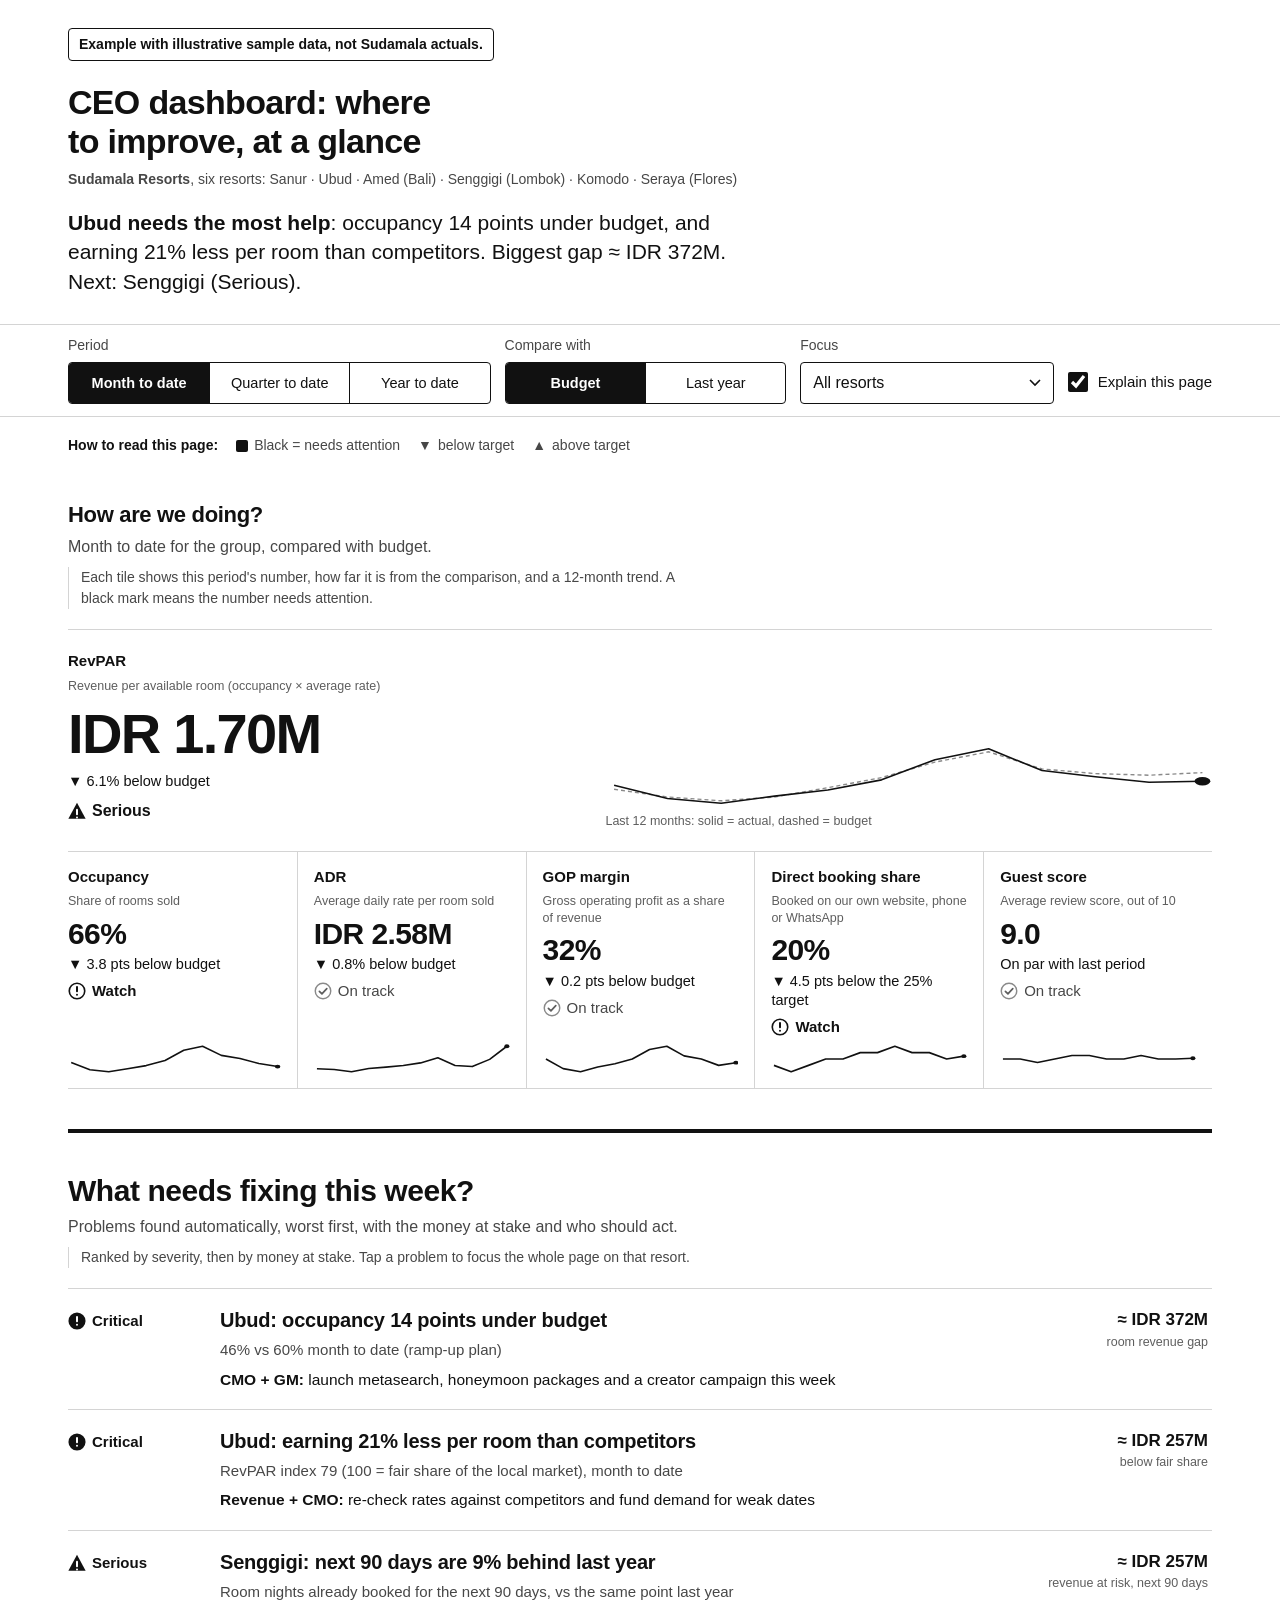
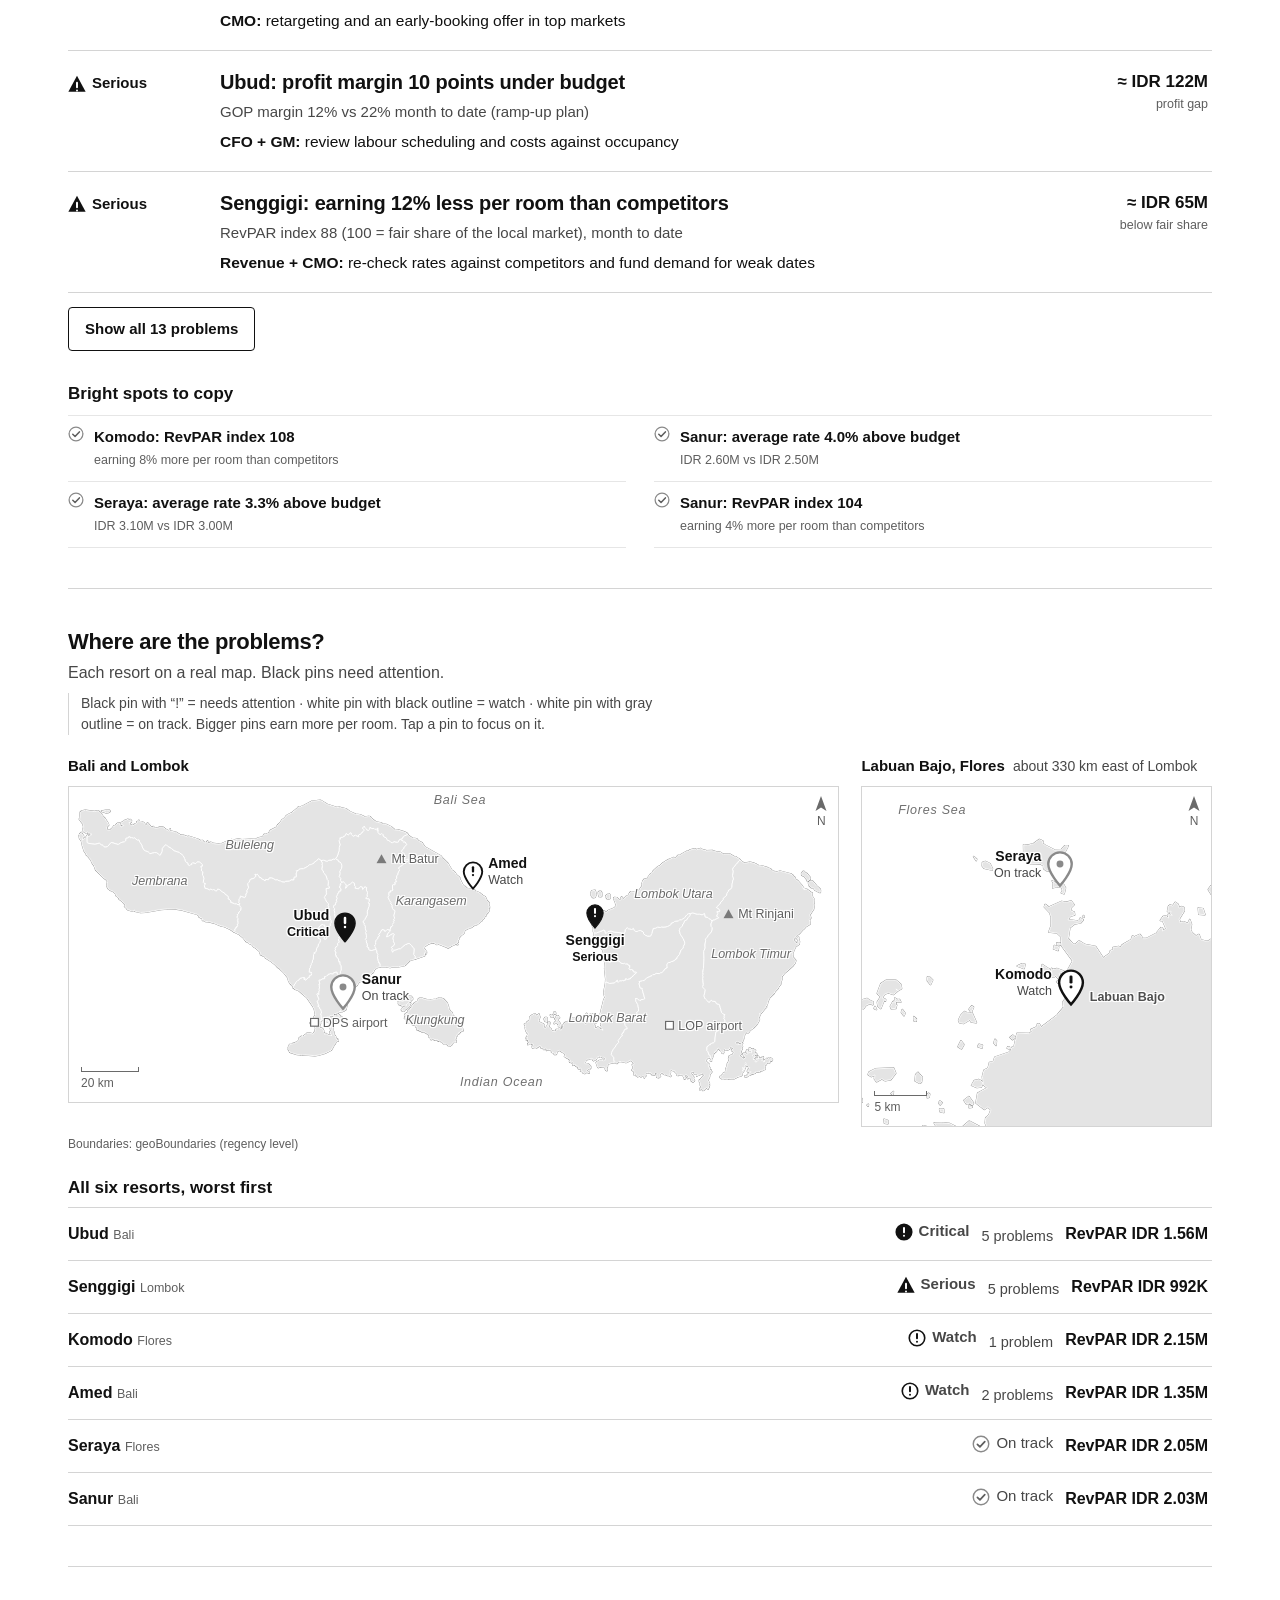
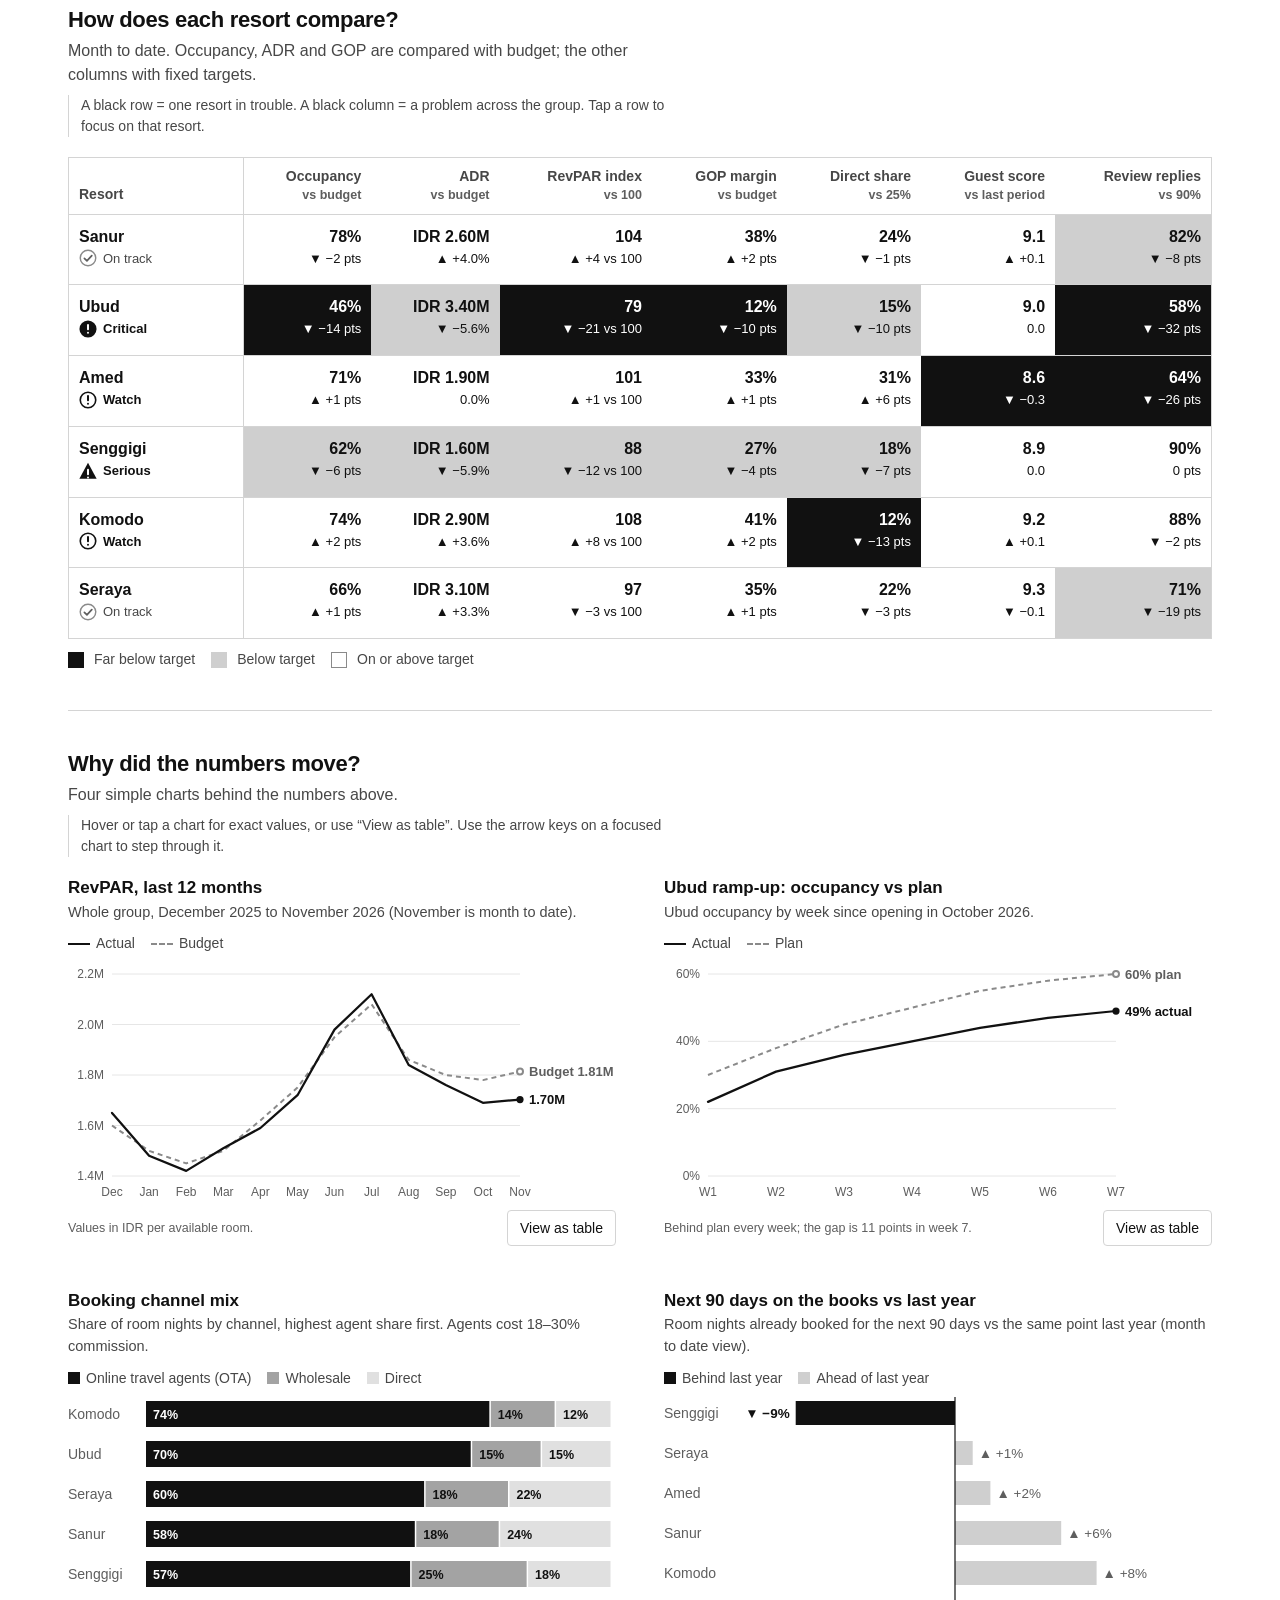
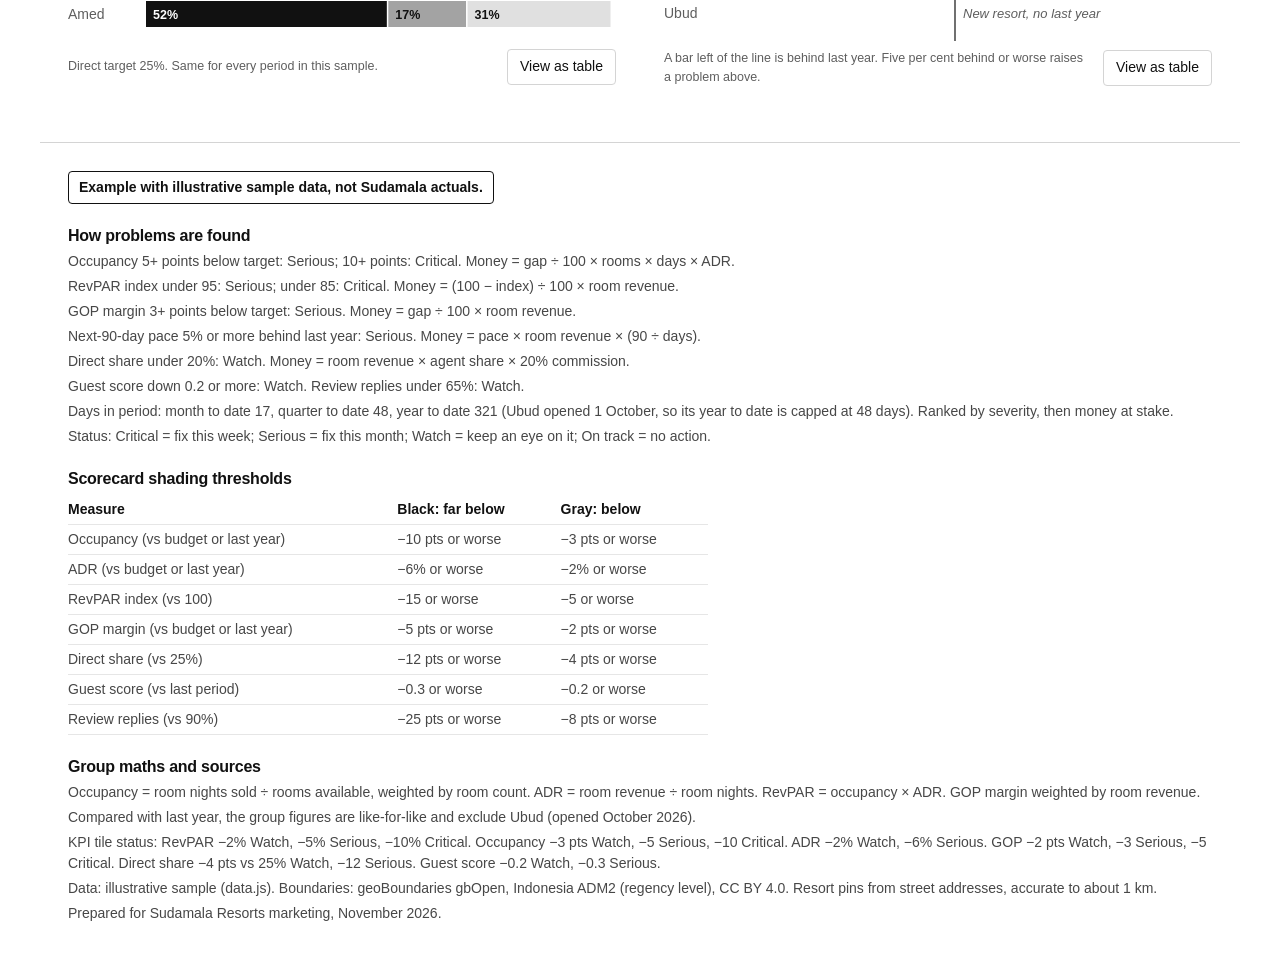
==== index.html @ 4dcee34b "Sudamala CEO dashboard with illustrative sample data Static black-and-white dashboard: KPI tiles, ra" ====
<!doctype html>
<html lang="en">
<head>
<meta charset="utf-8">
<meta name="viewport" content="width=device-width, initial-scale=1">
<title>CEO dashboard: where to improve, at a glance · Sudamala Resorts (sample data)</title>
<meta name="description" content="Example CEO dashboard for Sudamala Resorts with illustrative sample data, not Sudamala actuals.">
<meta name="theme-color" content="#ffffff">
<meta name="robots" content="noindex, nofollow">
<link rel="icon" href="data:image/svg+xml,%3Csvg xmlns='http://www.w3.org/2000/svg' viewBox='0 0 16 16'%3E%3Ccircle cx='8' cy='8' r='7' fill='%23111'/%3E%3Crect x='7' y='3.5' width='2' height='6' fill='%23fff'/%3E%3Crect x='7' y='10.8' width='2' height='2' fill='%23fff'/%3E%3C/svg%3E">
<link rel="stylesheet" href="styles.css">
<script type="module" src="app.js"></script>
</head>
<body class="explain-on">
<a class="skip" href="#issues">Skip to what needs fixing</a>

<header class="masthead wrap">
  <p class="sample-label" role="note"><strong>Example with illustrative sample data, not Sudamala actuals.</strong></p>
  <h1>CEO dashboard: where to improve, at a glance</h1>
  <p class="resorts-line"><strong>Sudamala Resorts</strong>, six resorts: Sanur · Ubud · Amed (Bali) · Senggigi (Lombok) · Komodo · Seraya (Flores)</p>
  <p class="verdict" id="verdict" aria-live="polite"></p>
</header>

<div class="filterbar" id="filterbar">
  <form class="wrap filters" id="filters" aria-label="Filters">
    <fieldset class="seg">
      <legend>Period</legend>
      <div class="seg-options">
        <label><input type="radio" name="period" value="mtd" checked><span>Month to date</span></label>
        <label><input type="radio" name="period" value="qtd"><span>Quarter to date</span></label>
        <label><input type="radio" name="period" value="ytd"><span>Year to date</span></label>
      </div>
    </fieldset>
    <fieldset class="seg">
      <legend>Compare with</legend>
      <div class="seg-options">
        <label><input type="radio" name="cmp" value="budget" checked><span>Budget</span></label>
        <label><input type="radio" name="cmp" value="ly"><span>Last year</span></label>
      </div>
    </fieldset>
    <div class="field">
      <label for="focus">Focus</label>
      <select id="focus" name="focus">
        <option value="all">All resorts</option>
      </select>
    </div>
    <div class="field field-toggle">
      <label class="toggle"><input type="checkbox" id="explain" checked><span>Explain this page</span></label>
    </div>
  </form>
</div>

<main class="wrap" id="main">
  <p class="key" aria-label="How to read this page">
    <span class="key-title">How to read this page:</span>
    <span class="key-item"><span class="swatch" aria-hidden="true"></span> Black = needs attention</span>
    <span class="key-item"><span aria-hidden="true">▼</span> below target</span>
    <span class="key-item"><span aria-hidden="true">▲</span> above target</span>
  </p>

  <div class="focus-banner" id="focus-banner" hidden>
    <p><span id="focus-text"></span></p>
    <button type="button" class="btn" id="clear-focus">Back to all resorts</button>
  </div>

  <section class="section" id="kpis" aria-labelledby="kpis-h">
    <div class="section-head">
      <h2 id="kpis-h">How are we doing?</h2>
      <p class="answers" id="kpis-sub"></p>
      <p class="explain">Each tile shows this period's number, how far it is from the comparison, and a 12-month trend. A black mark means the number needs attention.</p>
    </div>
    <div class="tiles" id="tiles"></div>
  </section>

  <section class="section section-issues" id="issues" aria-labelledby="issues-h" tabindex="-1">
    <div class="section-head">
      <h2 id="issues-h">What needs fixing this week?</h2>
      <p class="answers">Problems found automatically, worst first, with the money at stake and who should act.</p>
      <p class="explain">Ranked by severity, then by money at stake. Tap a problem to focus the whole page on that resort.</p>
    </div>
    <ol class="issues" id="issue-list"></ol>
    <div class="issues-more">
      <button type="button" class="btn" id="show-all" aria-expanded="false"></button>
    </div>
    <h3 class="bright-h">Bright spots to copy</h3>
    <ul class="bright" id="bright-list"></ul>
  </section>

  <section class="section" id="map" aria-labelledby="map-h">
    <div class="section-head">
      <h2 id="map-h">Where are the problems?</h2>
      <p class="answers">Each resort on a real map. Black pins need attention.</p>
      <p class="explain">Black pin with “!” = needs attention · white pin with black outline = watch · white pin with gray outline = on track. Bigger pins earn more per room. Tap a pin to focus on it.</p>
    </div>
    <div class="maps">
      <figure class="map-panel map-main" id="map-main">
        <figcaption class="map-cap"><strong>Bali and Lombok</strong></figcaption>
      </figure>
      <figure class="map-panel map-close" id="map-close">
        <figcaption class="map-cap"><strong>Labuan Bajo, Flores</strong> <span>about 330 km east of Lombok</span></figcaption>
      </figure>
    </div>
    <p class="credit">Boundaries: geoBoundaries (regency level)</p>
    <h3 class="sub-h">All six resorts, worst first</h3>
    <ol class="resort-list" id="resort-list"></ol>
  </section>

  <section class="section" id="scorecard" aria-labelledby="score-h">
    <div class="section-head">
      <h2 id="score-h">How does each resort compare?</h2>
      <p class="answers" id="score-sub"></p>
      <p class="explain">A black row = one resort in trouble. A black column = a problem across the group. Tap a row to focus on that resort.</p>
    </div>
    <div class="table-scroll" id="score-wrap" tabindex="0" role="region" aria-label="Scorecard, scrolls sideways"></div>
    <p class="table-key">
      <span class="cell-key cell-key-far" aria-hidden="true"></span> Far below target
      <span class="cell-key cell-key-below" aria-hidden="true"></span> Below target
      <span class="cell-key cell-key-ok" aria-hidden="true"></span> On or above target
    </p>
  </section>

  <section class="section" id="charts" aria-labelledby="charts-h">
    <div class="section-head">
      <h2 id="charts-h">Why did the numbers move?</h2>
      <p class="answers">Four simple charts behind the numbers above.</p>
      <p class="explain">Hover or tap a chart for exact values, or use “View as table”. Use the arrow keys on a focused chart to step through it.</p>
    </div>
    <div class="charts" id="chart-grid"></div>
  </section>
</main>

<footer class="wrap footer" id="footer"></footer>

<div class="tooltip" id="tooltip" role="status" hidden></div>
<noscript><p class="wrap">This dashboard needs JavaScript to draw its numbers and charts.</p></noscript>
</body>
</html>
---- styles.css ----
/* Sudamala CEO dashboard. One rule: black = needs attention; white or light gray = fine. */
:root {
  --ink: #111111;          /* text + "needs attention" */
  --ink-2: #474747;        /* secondary text, 9.4:1 on white */
  --ink-3: #5e5e5e;        /* tertiary text, 6.4:1 on white */
  --mid: #8a8a8a;          /* non-text marks (3.4:1) */
  --cell-below: #cfcfcf;   /* "below target" cell */
  --line: #d4d4d4;
  --hair: #e6e6e6;
  --fill: #f3f3f3;         /* "fine" light gray */
  --land: #e4e4e4;
  --sea: #ffffff;
  --paper: #ffffff;
  --radius: 4px;
  --wrap: 1200px;
  --gut: 20px;
  --font: -apple-system, BlinkMacSystemFont, "Segoe UI Variable Text", "Segoe UI", "Helvetica Neue", Roboto, Arial, sans-serif;
  --fs-body: 16px;
  --fs-small: 14px;
  --fs-tiny: 12.5px;
  color-scheme: light;
}

*, *::before, *::after { box-sizing: border-box; }
html { -webkit-text-size-adjust: 100%; scroll-padding-top: 96px; }
body {
  margin: 0; background: var(--paper); color: var(--ink);
  font: 400 var(--fs-body)/1.5 var(--font);
  font-variant-numeric: tabular-nums;
  -webkit-font-smoothing: antialiased;
}
::selection { background: var(--ink); color: #fff; }
h1, h2, h3, p, ol, ul, figure { margin: 0; }
ol, ul { padding: 0; list-style: none; }
button, select, input { font: inherit; color: inherit; }
a { color: var(--ink); text-underline-offset: 3px; }
:focus-visible { outline: 3px solid var(--ink); outline-offset: 2px; border-radius: 2px; }
[hidden] { display: none !important; }

.wrap { max-width: var(--wrap); margin: 0 auto; padding: 0 var(--gut); }
.skip { position: absolute; left: -9999px; top: 8px; background: #fff; padding: 8px 12px; border: 2px solid var(--ink); z-index: 20; }
.skip:focus { left: 8px; }
.sr { position: absolute; width: 1px; height: 1px; overflow: hidden; clip: rect(0 0 0 0); white-space: nowrap; }

/* ---------- Header ---------- */
.masthead { padding-top: 20px; padding-bottom: 28px; }
.sample-label {
  display: inline-block; font-size: var(--fs-small); line-height: 1.35;
  border: 1.5px solid var(--ink); padding: 6px 10px; border-radius: var(--radius); margin-bottom: 22px;
}
h1 { font-size: 28px; line-height: 1.15; font-weight: 700; letter-spacing: -0.02em; max-width: 30ch; text-wrap: balance; }
.resorts-line { color: var(--ink-2); margin-top: 8px; font-size: var(--fs-small); }
.verdict { margin-top: 18px; font-size: 19px; line-height: 1.4; max-width: 60ch; text-wrap: pretty; }
.verdict strong { font-weight: 700; }

/* ---------- Filter bar ---------- */
.filterbar { border-top: 1px solid var(--line); border-bottom: 1px solid var(--line); background: rgba(255,255,255,.97); }
.filters { display: grid; gap: 14px; padding-top: 14px; padding-bottom: 14px; }
fieldset { border: 0; margin: 0; padding: 0; min-width: 0; }
legend, .field > label { display: block; font-size: var(--fs-small); color: var(--ink-2); margin-bottom: 6px; padding: 0; }
.seg-options { display: flex; border: 1px solid var(--ink); border-radius: var(--radius); overflow: hidden; }
.seg-options label { flex: 1 1 0; position: relative; }
.seg-options input { position: absolute; opacity: 0; inset: 0; margin: 0; cursor: pointer; }
.seg-options span {
  display: flex; align-items: center; justify-content: center; text-align: center;
  min-height: 44px; padding: 6px 10px; font-size: 15px; line-height: 1.2; cursor: pointer;
  border-left: 1px solid var(--ink); transition: background-color .15s ease-out, color .15s ease-out;
}
.seg-options label:first-child span { border-left: 0; }
.seg-options input:checked + span { background: var(--ink); color: #fff; font-weight: 600; }
.seg-options input:not(:checked):hover + span { background: var(--fill); }
.seg-options input:focus-visible + span { outline: 3px solid var(--ink); outline-offset: -6px; box-shadow: inset 0 0 0 4px #fff; }
select {
  width: 100%; min-height: 44px; padding: 8px 36px 8px 12px; border: 1px solid var(--ink); border-radius: var(--radius); background: #fff;
  appearance: none; -webkit-appearance: none; cursor: pointer;
  background-image: url("data:image/svg+xml,%3Csvg xmlns='http://www.w3.org/2000/svg' width='12' height='8'%3E%3Cpath d='M1 1l5 5 5-5' fill='none' stroke='%23111' stroke-width='1.6'/%3E%3C/svg%3E");
  background-repeat: no-repeat; background-position: right 12px center;
}
.field-toggle { display: flex; align-items: flex-end; }
.field > label.toggle, .toggle { display: inline-flex; margin: 0; color: var(--ink); align-items: center; gap: 10px; min-height: 44px; cursor: pointer; font-size: 15px; }
.toggle input { width: 20px; height: 20px; margin: 0; accent-color: var(--ink); cursor: pointer; }

/* ---------- Key, banner ---------- */
.key { display: flex; flex-wrap: wrap; gap: 4px 18px; padding: 18px 0 6px; font-size: var(--fs-small); color: var(--ink-2); }
.key-title { color: var(--ink); font-weight: 600; }
.key-item { white-space: nowrap; display: inline-flex; align-items: center; gap: 6px; }
.swatch { display: inline-block; width: 12px; height: 12px; background: var(--ink); border-radius: 2px; }
.focus-banner {
  display: flex; flex-wrap: wrap; align-items: center; justify-content: space-between; gap: 10px 16px;
  margin-top: 14px; padding: 12px 14px; border: 1.5px solid var(--ink); border-radius: var(--radius);
}
.focus-banner p { font-weight: 600; }

.btn {
  display: inline-flex; align-items: center; justify-content: center; gap: 8px; min-height: 44px; padding: 8px 16px;
  border: 1px solid var(--ink); border-radius: var(--radius); background: #fff; cursor: pointer; font-size: 15px; font-weight: 600;
  transition: background-color .15s ease-out;
}
.btn:hover { background: var(--fill); }
.btn-quiet { border-color: var(--line); font-weight: 500; min-height: 36px; padding: 4px 12px; font-size: 14px; }

/* ---------- Sections ---------- */
.section { padding: 40px 0 8px; }
.section + .section { border-top: 1px solid var(--line); margin-top: 32px; }
.section-head { margin-bottom: 20px; max-width: 70ch; }
h2 { font-size: 22px; line-height: 1.2; font-weight: 700; letter-spacing: -0.015em; }
h3 { font-size: 17px; line-height: 1.3; font-weight: 700; }
.answers { margin-top: 6px; color: var(--ink-2); }
.explain { display: none; margin-top: 8px; font-size: var(--fs-small); color: var(--ink-2); padding-left: 12px; border-left: 1px solid var(--line); }
.explain-on .explain { display: block; }
.helper { font-size: var(--fs-tiny); color: var(--ink-3); line-height: 1.35; }

/* ---------- Status marks ---------- */
.status { display: inline-flex; align-items: center; gap: 6px; font-weight: 600; font-size: 15px; white-space: nowrap; }
.status svg { flex: none; }
.status-ontrack { color: var(--ink-2); font-weight: 500; }
.arrow { font-size: .8em; position: relative; top: -0.05em; }

/* ---------- KPI tiles ---------- */
.tiles { display: grid; grid-template-columns: 1fr 1fr; gap: 0; border-top: 1px solid var(--line); }
.tile {
  position: relative; padding: 16px 14px 14px 0; border-bottom: 1px solid var(--line);
  display: flex; flex-direction: column; gap: 6px; min-height: 196px;
}
.tile:nth-child(odd):not(.tile-hero) { padding-left: 14px; border-left: 1px solid var(--line); }
.tile-hero { grid-column: 1 / -1; padding: 20px 0 18px; min-height: 0; display: grid; grid-template-columns: 1fr; gap: 8px; }
.tile-label { font-size: 15px; font-weight: 600; line-height: 1.25; }
.tile-num { font-size: 30px; line-height: 1.05; font-weight: 700; letter-spacing: -0.02em; margin-top: 2px; }
.tile-hero .tile-num { font-size: 48px; letter-spacing: -0.03em; }
.tile-change { font-size: 14.5px; line-height: 1.3; color: var(--ink); }
.tile-note { font-size: var(--fs-tiny); color: var(--ink-3); }
.tile .spark { margin-top: auto; width: 100%; height: 30px; display: block; }
.tile-hero .spark { height: 64px; }
.spark-box { display: grid; gap: 4px; }
.spark-cap { font-size: var(--fs-tiny); color: var(--ink-3); }
.tile-hero .status { font-size: 16px; }

/* ---------- Issues ---------- */
.section-issues h2 { font-size: 27px; }
.section-issues { border-top: 4px solid var(--ink) !important; }
.issues { counter-reset: issue; border-top: 1px solid var(--line); }
.issue { border-bottom: 1px solid var(--line); }
.issue-btn {
  width: 100%; display: grid; grid-template-columns: 1fr; gap: 6px; text-align: left; background: none; border: 0; cursor: pointer;
  padding: 18px 4px 18px 0; transition: background-color .15s ease-out;
}
.issue-btn:hover { background: var(--fill); }
.issue-head { font-size: 19px; line-height: 1.3; font-weight: 700; letter-spacing: -0.01em; text-wrap: pretty; }
.issue-detail { color: var(--ink-2); font-size: 15px; }
.issue-act { font-size: 15.5px; }
.issue-act strong { font-weight: 700; }
.issue-money { font-size: 17px; font-weight: 700; }
.issue-money small { display: block; font-size: var(--fs-tiny); font-weight: 400; color: var(--ink-3); }
.issue-sel .issue-btn { background: var(--fill); }
.issues-more { padding: 14px 0 4px; }
.empty { padding: 18px 0; color: var(--ink-2); }
.bright-h { margin-top: 28px; }
.bright { display: grid; gap: 0; margin-top: 10px; border-top: 1px solid var(--hair); }
.bright li { display: grid; grid-template-columns: auto 1fr; gap: 10px; padding: 10px 0; border-bottom: 1px solid var(--hair); font-size: 15px; }
.bright .check { color: var(--ink-2); }

/* ---------- Map ---------- */
.maps { display: grid; gap: 22px; }
.map-panel { position: relative; }
.map-cap { font-size: 15px; margin-bottom: 8px; }
.map-cap span { color: var(--ink-2); font-size: var(--fs-small); margin-left: 4px; }
.map-stage { position: relative; width: 100%; border: 1px solid var(--line); background: var(--sea); overflow: hidden; }
.map-stage svg.geo { display: block; width: 100%; height: auto; }
.geo .coast { fill: var(--land); stroke: #8f8f8f; stroke-width: 1.6; stroke-linejoin: round; vector-effect: non-scaling-stroke; }
.geo .reg { fill: var(--land); stroke: #fff; stroke-width: 0.9; stroke-linejoin: round; vector-effect: non-scaling-stroke; }
.ov { position: absolute; transform: translate(-50%, -50%); pointer-events: none; }
.ov-text { font-size: 12.5px; line-height: 1.15; color: var(--ink-3); white-space: nowrap; }
.ov-reg { font-style: italic; color: #6a6a6a; }
.ov-sea { font-style: italic; letter-spacing: .06em; color: #6f6f6f; }
.ov-mark { color: #6a6a6a; display: flex; align-items: center; gap: 4px; }
.ov-mark svg { flex: none; }
.ov-mark .ov-text { color: #5e5e5e; }
.halo { text-shadow: 0 0 2px #fff, 0 0 2px #fff, 0 0 3px #fff, 1px 1px 0 #fff, -1px -1px 0 #fff, 1px -1px 0 #fff, -1px 1px 0 #fff; }
.pin {
  position: absolute; transform: translate(-50%, -100%); border: 0; background: none; padding: 0; cursor: pointer;
  display: block; line-height: 0; z-index: 3;
}
.pin svg { display: block; overflow: visible; }
.pin:hover svg, .pin.is-focus svg { transform: scale(1.12); transform-origin: 50% 100%; }
.pin svg { transition: transform .15s ease-out; }
.pin-label { position: absolute; z-index: 4; font-size: 14px; line-height: 1.15; white-space: nowrap; pointer-events: none; color: var(--ink); }
.pin-label b { font-weight: 700; display: block; }
.pin-label span { font-size: 12.5px; color: var(--ink-2); font-weight: 500; }
.pin-label.attn span { color: var(--ink); font-weight: 700; }
.scalebar { position: absolute; left: 12px; bottom: 10px; font-size: 12px; color: var(--ink-3); z-index: 2; }
.scalebar i { display: block; height: 5px; border: 1.5px solid #6a6a6a; border-top: 0; margin-bottom: 2px; }
.north { position: absolute; right: 10px; top: 8px; z-index: 2; color: #5e5e5e; font-size: 12px; text-align: center; line-height: 1; }
.credit { margin-top: 8px; font-size: 12px; color: var(--ink-3); }
.sub-h { margin-top: 24px; }
.resort-list { margin-top: 8px; border-top: 1px solid var(--line); }
.resort-list li { border-bottom: 1px solid var(--line); }
.resort-row {
  width: 100%; display: grid; grid-template-columns: 1fr auto; align-items: center; gap: 4px 12px; padding: 12px 4px 12px 0;
  background: none; border: 0; text-align: left; cursor: pointer; min-height: 52px;
}
.resort-row:hover { background: var(--fill); }
.resort-row .rname { font-weight: 700; }
.resort-row .rmeta { color: var(--ink-2); font-size: 14.5px; grid-column: 1 / -1; }
.resort-row .rcount { margin-left: 12px; color: var(--ink-2); font-size: 14.5px; }
.ov-town { color: #4f4f4f; font-weight: 600; }
.resort-row .rrev { font-weight: 600; text-align: right; }

/* ---------- Scorecard ---------- */
.table-scroll { position: relative; overflow-x: auto; border: 1px solid var(--line); -webkit-overflow-scrolling: touch; }
.score { border-collapse: separate; border-spacing: 0; width: 100%; min-width: 760px; }
.score th, .score td { padding: 10px 10px; text-align: right; border-bottom: 1px solid var(--line); vertical-align: top; }
.score thead th { font-size: 14px; font-weight: 600; color: var(--ink-2); line-height: 1.25; vertical-align: bottom; background: #fff; }
.score thead th:first-child, .score tbody th { text-align: left; }
.score tbody th {
  position: sticky; left: 0; z-index: 1; background: #fff; border-right: 1px solid var(--line); min-width: 132px; cursor: pointer;
}
.score thead th:first-child { position: sticky; left: 0; z-index: 2; border-right: 1px solid var(--line); }
.score tbody tr { cursor: pointer; }
.score tbody tr:hover th { background: var(--fill); }
.score tbody tr.is-focus th { box-shadow: inset 4px 0 0 var(--ink); }
.score .rn { font-weight: 700; display: block; }
.score .rs { margin-top: 2px; }
.score .rs .status { font-size: 13px; }
.score td .v { display: block; font-size: 16px; font-weight: 600; white-space: nowrap; }
.score td .d { display: block; font-size: 13px; white-space: nowrap; }
.score td.c-far { background: var(--ink); color: #fff; }
.score td.c-below { background: var(--cell-below); color: var(--ink); }
.score td.c-ok { background: #fff; }
.score tbody tr:last-child > * { border-bottom: 0; }
.score tbody tr.is-dim td, .score tbody tr.is-dim th { opacity: .45; }
.score-btn { all: unset; cursor: pointer; display: block; }
.score-btn:focus-visible { outline: 3px solid var(--ink); outline-offset: 3px; }
.table-key { display: flex; flex-wrap: wrap; align-items: center; gap: 6px 10px; margin-top: 10px; font-size: var(--fs-small); color: var(--ink-2); }
.cell-key { width: 16px; height: 16px; display: inline-block; border: 1px solid var(--ink); margin-left: 6px; }
.cell-key:first-child { margin-left: 0; }
.cell-key-far { background: var(--ink); }
.cell-key-below { background: var(--cell-below); border-color: var(--cell-below); }
.cell-key-ok { background: #fff; border-color: var(--mid); }

/* ---------- Charts ---------- */
.charts { display: grid; gap: 36px; }
.chart { min-width: 0; }
.chart h3 { margin-bottom: 2px; }
.chart .sub { color: var(--ink-2); font-size: 14.5px; margin-bottom: 10px; }
.chart svg.plot { display: block; width: 100%; height: auto; overflow: visible; }
.chart svg.plot:focus-visible { outline: 3px solid var(--ink); outline-offset: 4px; }
.plot text { font-family: var(--font); fill: var(--ink-3); }
.plot .grid { stroke: var(--hair); stroke-width: 1; }
.plot .axis { stroke: var(--mid); stroke-width: 1; }
.plot .zero { stroke: var(--ink); stroke-width: 1.2; }
.plot .l-act { fill: none; stroke: var(--ink); stroke-width: 2.25; stroke-linejoin: round; stroke-linecap: round; }
.plot .l-ref { fill: none; stroke: var(--mid); stroke-width: 2; stroke-dasharray: 5 4; stroke-linejoin: round; }
.plot .end-lbl { fill: var(--ink); font-weight: 700; }
.plot .end-lbl-ref { fill: var(--ink-3); font-weight: 600; }
.plot .cursor { stroke: var(--ink); stroke-width: 1; stroke-dasharray: 2 3; }
.plot .dot { fill: var(--ink); }
.plot .dot-ref { fill: #fff; stroke: var(--mid); stroke-width: 2; }
.plot .seg-ota { fill: var(--ink); }
.plot .seg-whole { fill: #a3a3a3; }
.plot .seg-direct { fill: #e0e0e0; }
.plot .bar-behind { fill: var(--ink); }
.plot .bar-ahead { fill: #cfcfcf; }
.plot .row-hit { fill: transparent; }
.plot .row-sel { fill: var(--fill); }
.legend { display: flex; flex-wrap: wrap; gap: 4px 16px; font-size: 14px; color: var(--ink-2); margin: 0 0 8px; }
.legend span { display: inline-flex; align-items: center; gap: 6px; }
.lg-line { width: 22px; height: 0; border-top: 2.5px solid var(--ink); display: inline-block; }
.lg-dash { width: 22px; height: 0; border-top: 2.5px dashed var(--mid); display: inline-block; }
.lg-box { width: 12px; height: 12px; display: inline-block; border: 1px solid transparent; }
.chart-foot .btn { white-space: nowrap; flex: none; }
.chart-foot { display: flex; justify-content: space-between; align-items: center; gap: 12px; margin-top: 8px; }
.chart-note { font-size: var(--fs-tiny); color: var(--ink-3); }
.data-table { width: 100%; border-collapse: collapse; margin-top: 10px; font-size: 14.5px; }
.data-table th, .data-table td { padding: 6px 8px; border-bottom: 1px solid var(--hair); text-align: right; }
.data-table th:first-child, .data-table td:first-child { text-align: left; }
.data-table thead th { color: var(--ink-2); font-weight: 600; }
.table-wrap { overflow-x: auto; }

/* ---------- Tooltip ---------- */
.tooltip {
  position: fixed; z-index: 30; pointer-events: none; max-width: 260px;
  background: #fff; color: var(--ink); border: 1.5px solid var(--ink); border-radius: var(--radius);
  padding: 8px 10px; font-size: 14px; line-height: 1.35; box-shadow: 0 6px 16px rgba(0,0,0,.12);
}
.tooltip b { display: block; font-size: 15px; margin-bottom: 2px; }
.tooltip .tt-row { display: flex; justify-content: space-between; gap: 14px; }

/* ---------- Footer ---------- */
.footer { border-top: 1px solid var(--line); margin-top: 48px; padding-top: 28px; padding-bottom: 48px; font-size: var(--fs-small); color: var(--ink-2); display: grid; gap: 22px; }
.footer h2 { font-size: 16px; color: var(--ink); margin-bottom: 6px; }
.footer ul { display: grid; gap: 4px; }
.footer .sample-label { margin: 0; color: var(--ink); justify-self: start; }
.footer table { border-collapse: collapse; width: 100%; max-width: 640px; }
.footer td, .footer th { text-align: left; padding: 4px 8px 4px 0; border-bottom: 1px solid var(--hair); font-weight: 400; }
.footer thead th { font-weight: 600; color: var(--ink); }

/* ---------- Mobile-only tweaks ---------- */
@media (max-width: 639px) {
  .filters { grid-template-columns: minmax(0, 1fr) minmax(0, 1fr); gap: 12px 10px; padding-top: 12px; padding-bottom: 12px; }
  .filters .seg:first-child, .field-toggle { grid-column: 1 / -1; }
  .seg-options span { padding: 6px 4px; font-size: 14.5px; }
  .toggle { min-height: 36px; }
  .masthead { padding-bottom: 22px; }
  .verdict { font-size: 18px; }
  .score tbody th { min-width: 108px; }
  .score { min-width: 720px; }
  .ov-reg, .ov-sea, .ov-town, .ov-mark .ov-text { display: none; }
}

/* ---------- Tablet and up ---------- */
@media (min-width: 640px) {
  :root { --gut: 28px; }
  .filters { grid-template-columns: minmax(0, 1.6fr) minmax(0, 1fr); }
  .tiles { grid-template-columns: repeat(3, 1fr); }
  .tile, .tile:nth-child(odd):not(.tile-hero) { padding: 16px 16px 14px; border-left: 1px solid var(--line); }
  .tile-hero { grid-template-columns: minmax(0, 1fr) minmax(0, 1.2fr); align-items: end; column-gap: 32px; padding: 22px 0 20px; border-left: 0 !important; }
  .tile-hero .spark-box { grid-column: 2; grid-row: 1 / span 6; align-self: end; }
  .tiles .tile:nth-child(2), .tiles .tile:nth-child(5) { border-left: 0; padding-left: 0; }
  .issue-btn { grid-template-columns: 132px minmax(0, 1fr) 200px; column-gap: 20px; align-items: start; }
  .issue-btn .status { grid-column: 1; grid-row: 1 / span 3; padding-top: 3px; }
  .issue-head, .issue-detail, .issue-act { grid-column: 2; }
  .issue-money { grid-column: 3; grid-row: 1 / span 3; text-align: right; }
  .bright { grid-template-columns: 1fr 1fr; column-gap: 28px; }
  .resort-row { grid-template-columns: minmax(0, 1fr) auto auto; }
  .resort-row .rmeta { grid-column: auto; }
}

@media (min-width: 768px) {
  .filterbar { position: sticky; top: 0; z-index: 10; }
  .filters { grid-template-columns: minmax(0, 1.5fr) minmax(0, 1fr) minmax(0, .9fr) auto; align-items: end; padding-top: 10px; padding-bottom: 12px; }
  .seg-options span { min-height: 40px; font-size: 14.5px; }
  select { min-height: 40px; }
  .toggle { min-height: 40px; }
  h1 { font-size: 34px; }
  .masthead { padding-top: 28px; }
}

@media (min-width: 1024px) {
  :root { --fs-body: 16px; }
  .tiles { grid-template-columns: repeat(5, 1fr); }
  .tiles .tile:nth-child(5) { border-left: 1px solid var(--line); padding-left: 16px; }
  .tiles .tile:nth-child(2) { border-left: 0; padding-left: 0; }
  .tile-hero .tile-num { font-size: 56px; }
  .charts { grid-template-columns: 1fr 1fr; column-gap: 48px; row-gap: 44px; }
  .verdict { font-size: 21px; }
  .section-issues h2 { font-size: 30px; }
  .issue-head { font-size: 20px; }
}

@media (min-width: 1100px) {
  .maps { grid-template-columns: minmax(0, 2.2fr) minmax(0, 1fr); align-items: start; }
}

@media (prefers-reduced-motion: reduce) {
  * { transition: none !important; }
}

/* ---------- Print: board packs in black and white ---------- */
@media print {
  @page { margin: 14mm; }
  * { -webkit-print-color-adjust: exact; print-color-adjust: exact; }
  body { font-size: 11pt; }
  .filterbar, .skip, .issues-more, .chart-foot .btn, .tooltip, #clear-focus, .field-toggle { display: none !important; }
  .section { break-inside: avoid-page; padding-top: 18px; }
  .section-issues, .chart, .map-panel, .tile { break-inside: avoid; }
  .table-scroll { overflow: visible; border: 0; }
  .score { min-width: 0; font-size: 9.5pt; }
  .score th, .score td { padding: 5px 6px; }
  .charts { grid-template-columns: 1fr 1fr; }
  .masthead::after { content: "Printed from the CEO dashboard. Filters: " attr(data-filters); display: block; margin-top: 8px; font-size: 9pt; color: #444; }
  a { text-decoration: none; }
}
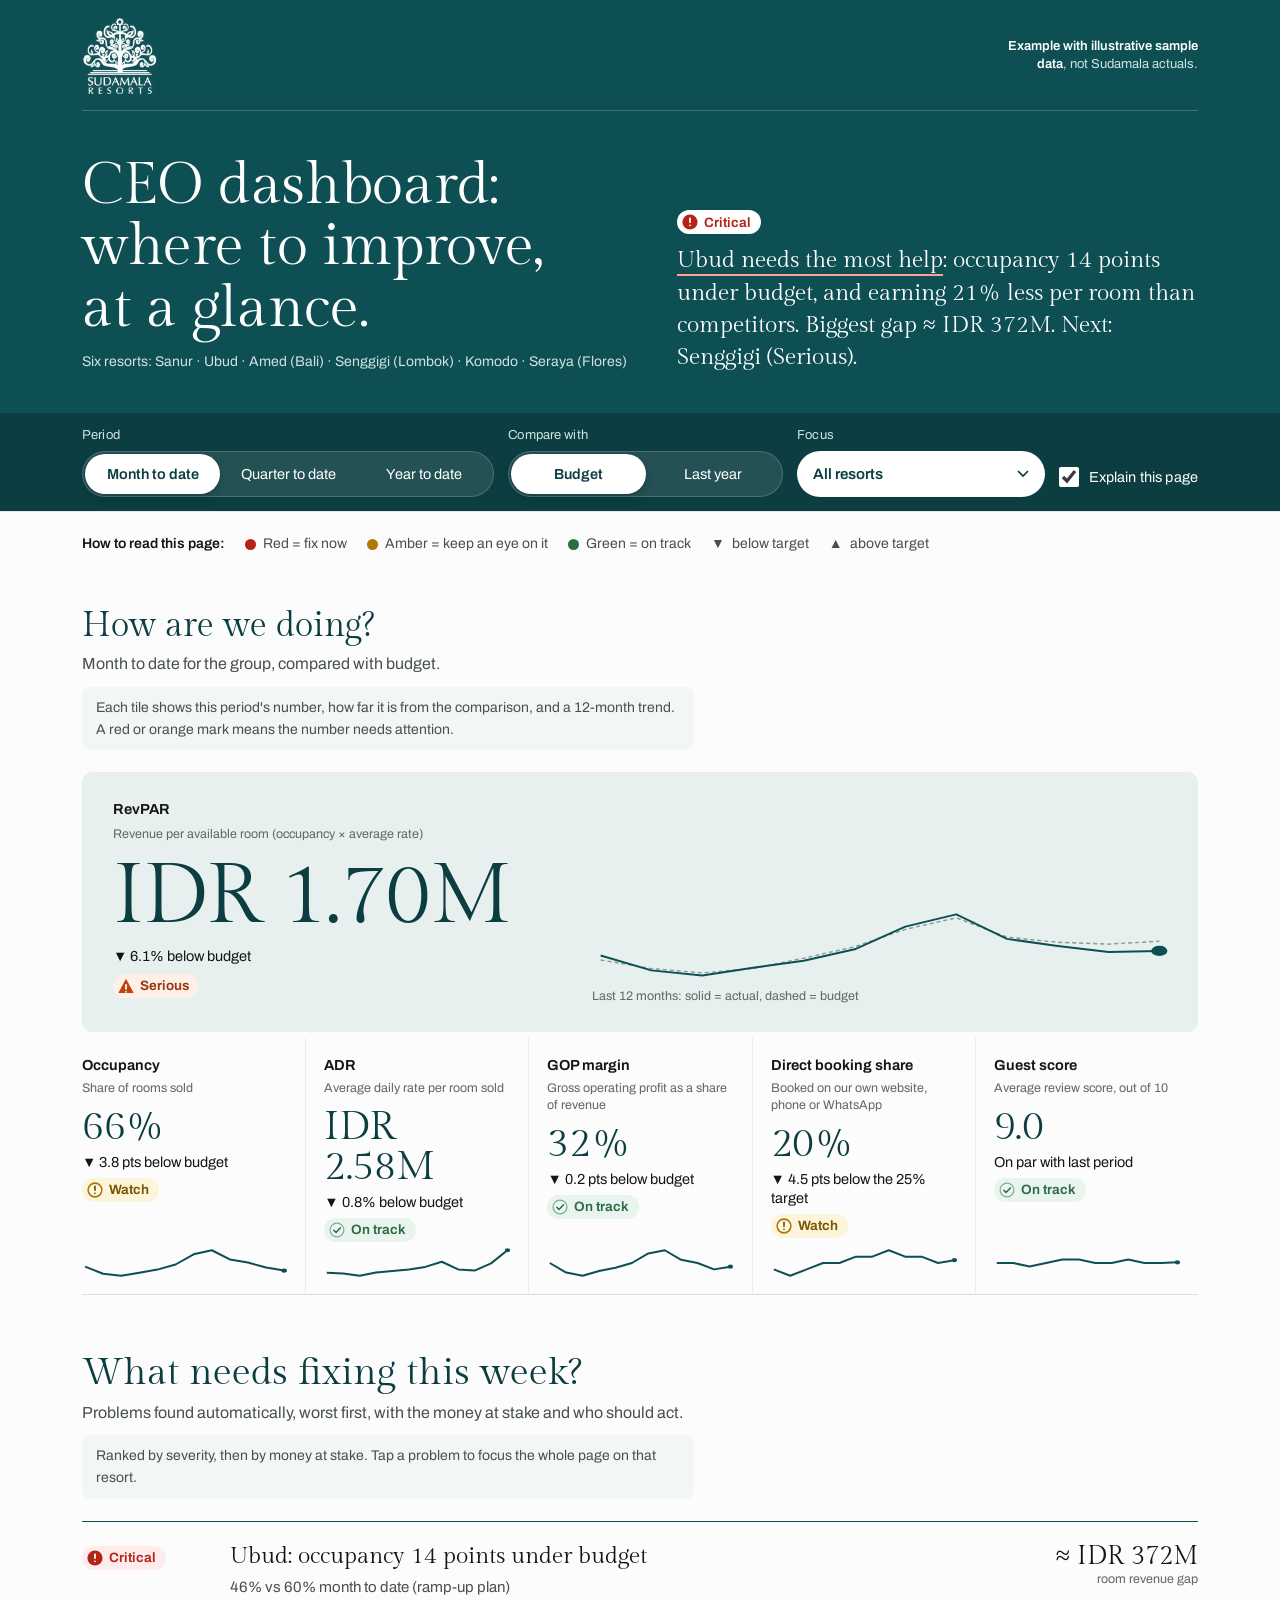
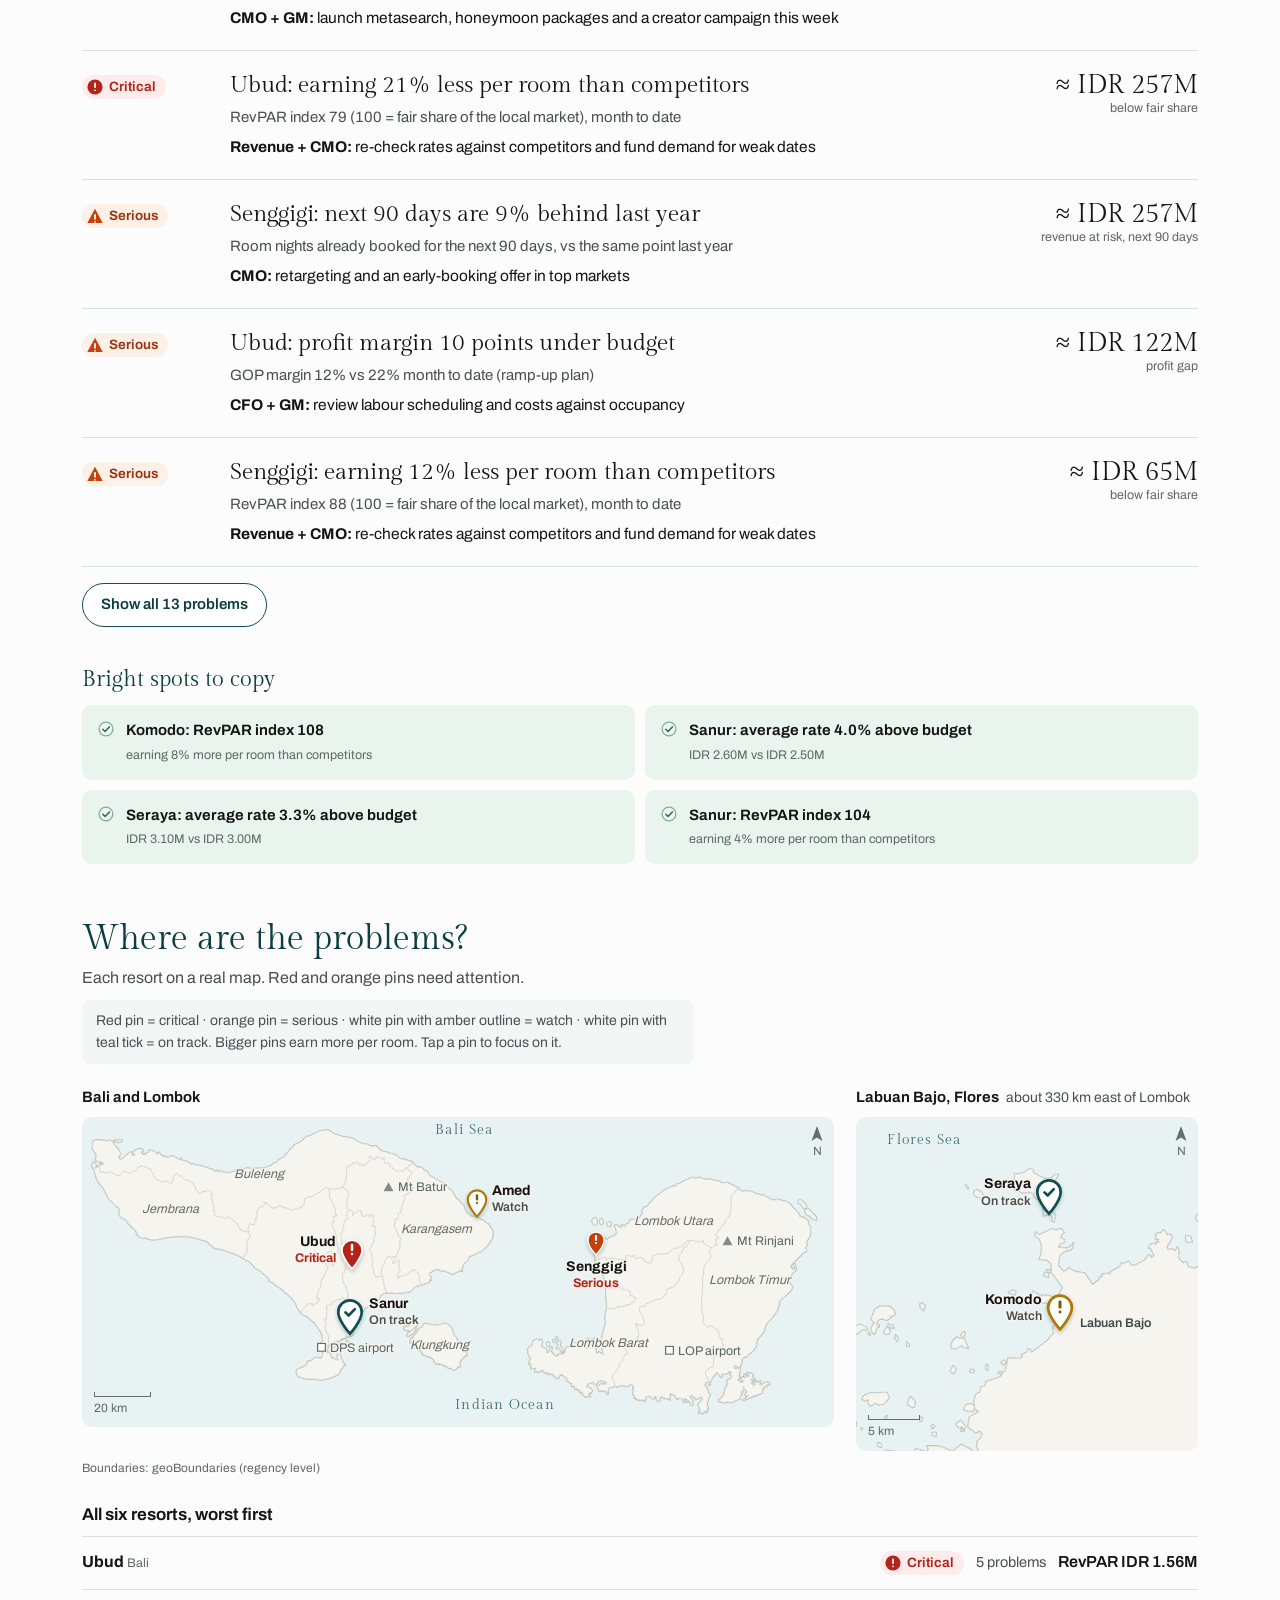
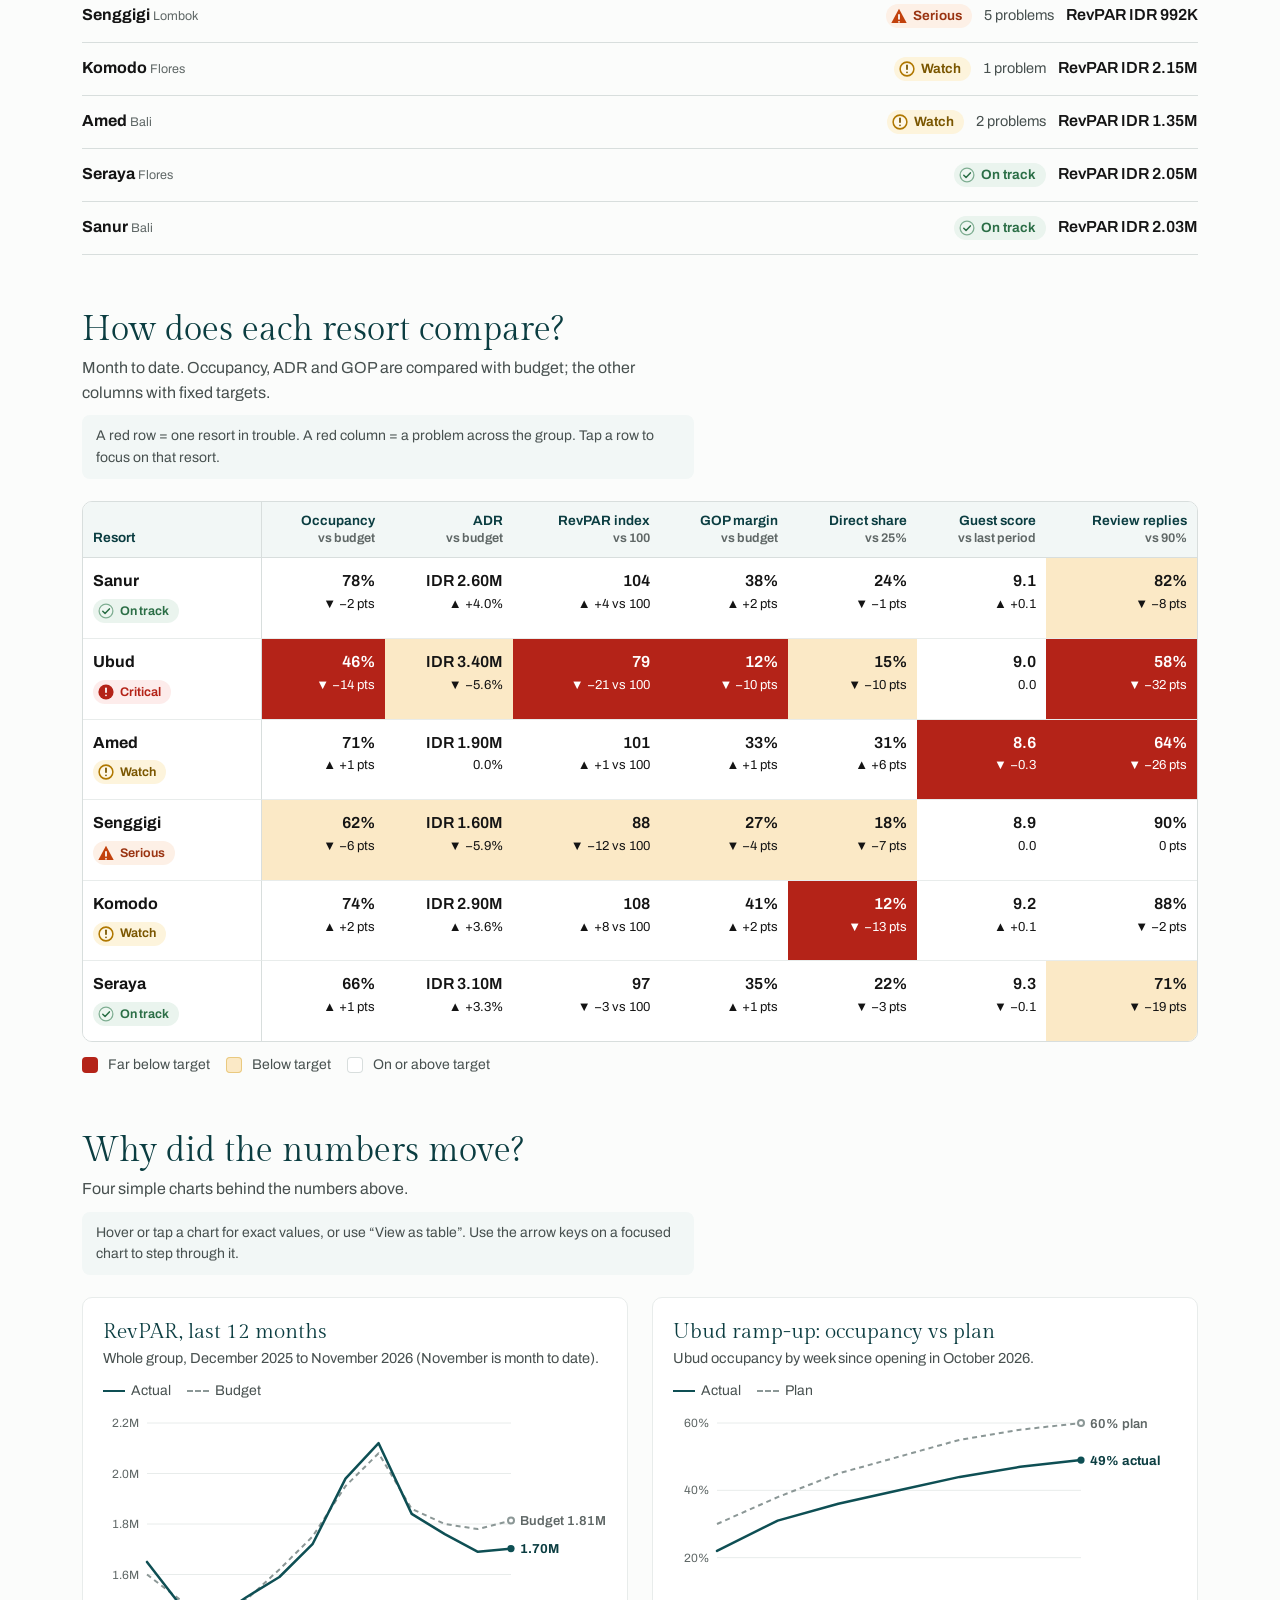
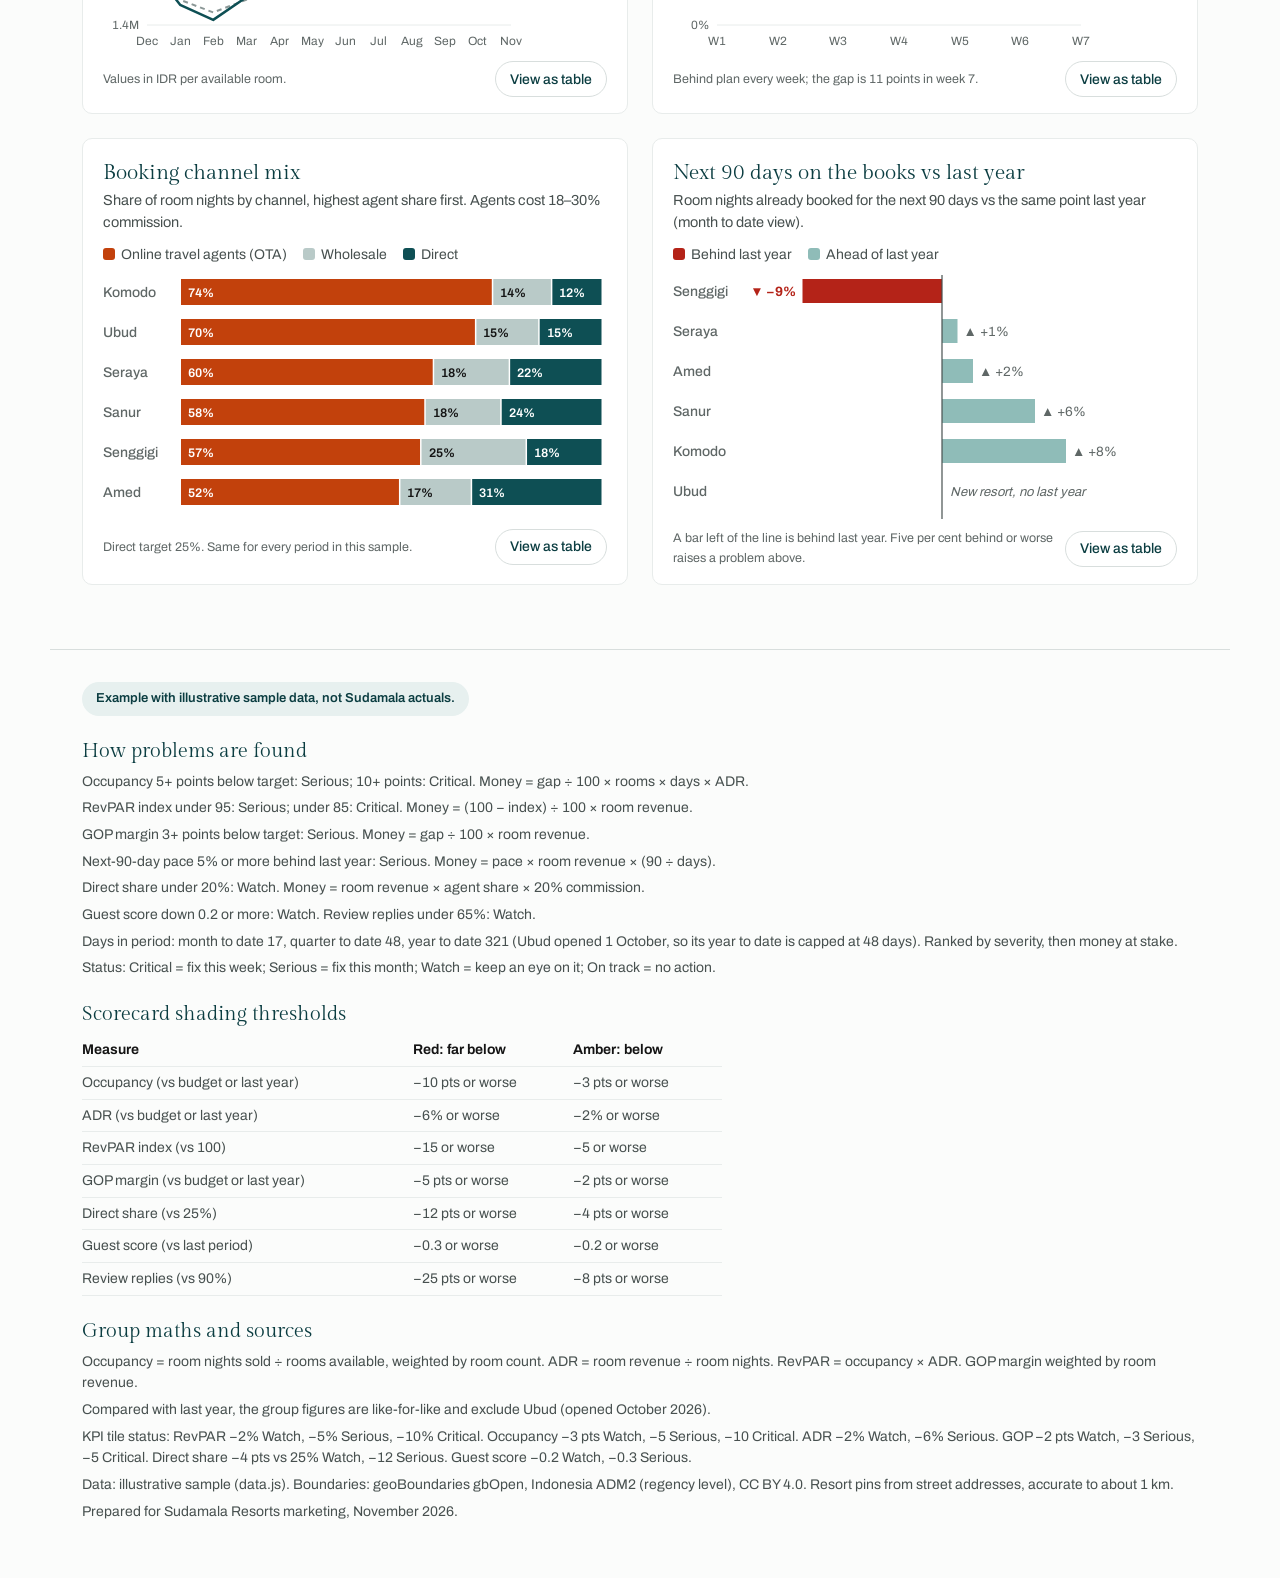
==== commit f0909270: "Redesign in Lagoon quiet-luxury with the white Sudamala logo Deep lagoon teal masthead and filter ba" ====
--- a/index.html
+++ b/index.html
@@ -5,20 +5,31 @@
 <meta name="viewport" content="width=device-width, initial-scale=1">
 <title>CEO dashboard: where to improve, at a glance · Sudamala Resorts (sample data)</title>
 <meta name="description" content="Example CEO dashboard for Sudamala Resorts with illustrative sample data, not Sudamala actuals.">
-<meta name="theme-color" content="#ffffff">
+<meta name="theme-color" content="#0e4f54">
 <meta name="robots" content="noindex, nofollow">
-<link rel="icon" href="data:image/svg+xml,%3Csvg xmlns='http://www.w3.org/2000/svg' viewBox='0 0 16 16'%3E%3Ccircle cx='8' cy='8' r='7' fill='%23111'/%3E%3Crect x='7' y='3.5' width='2' height='6' fill='%23fff'/%3E%3Crect x='7' y='10.8' width='2' height='2' fill='%23fff'/%3E%3C/svg%3E">
+<link rel="icon" href="data:image/svg+xml,%3Csvg xmlns='http://www.w3.org/2000/svg' viewBox='0 0 16 16'%3E%3Ccircle cx='8' cy='8' r='7' fill='%230e4f54'/%3E%3Crect x='7' y='3.5' width='2' height='6' fill='%23fff'/%3E%3Crect x='7' y='10.8' width='2' height='2' fill='%23fff'/%3E%3C/svg%3E">
+<link rel="preload" href="fonts/gilda-display-latin.woff2" as="font" type="font/woff2" crossorigin>
+<link rel="preload" href="fonts/archivo-var-latin.woff2" as="font" type="font/woff2" crossorigin>
 <link rel="stylesheet" href="styles.css">
 <script type="module" src="app.js"></script>
 </head>
 <body class="explain-on">
 <a class="skip" href="#issues">Skip to what needs fixing</a>
 
-<header class="masthead wrap">
-  <p class="sample-label" role="note"><strong>Example with illustrative sample data, not Sudamala actuals.</strong></p>
-  <h1>CEO dashboard: where to improve, at a glance</h1>
-  <p class="resorts-line"><strong>Sudamala Resorts</strong>, six resorts: Sanur · Ubud · Amed (Bali) · Senggigi (Lombok) · Komodo · Seraya (Flores)</p>
-  <p class="verdict" id="verdict" aria-live="polite"></p>
+<header class="masthead">
+  <div class="wrap">
+    <div class="topline">
+      <img class="logo" src="assets/sudamala-logo-white.png" width="240" height="240" alt="Sudamala Resorts">
+      <p class="sample-label" role="note"><strong>Example with illustrative sample data</strong>, not Sudamala actuals.</p>
+    </div>
+    <div class="intro">
+      <div>
+        <h1>CEO dashboard: where to improve, at a glance.</h1>
+        <p class="resorts-line">Six resorts: Sanur · Ubud · Amed (Bali) · Senggigi (Lombok) · Komodo · Seraya (Flores)</p>
+      </div>
+      <p class="verdict" id="verdict" aria-live="polite"></p>
+    </div>
+  </div>
 </header>
 
 <div class="filterbar" id="filterbar">
@@ -53,7 +64,9 @@
 <main class="wrap" id="main">
   <p class="key" aria-label="How to read this page">
     <span class="key-title">How to read this page:</span>
-    <span class="key-item"><span class="swatch" aria-hidden="true"></span> Black = needs attention</span>
+    <span class="key-item"><span class="swatch sw-crit" aria-hidden="true"></span> Red = fix now</span>
+    <span class="key-item"><span class="swatch sw-watch" aria-hidden="true"></span> Amber = keep an eye on it</span>
+    <span class="key-item"><span class="swatch sw-ok" aria-hidden="true"></span> Green = on track</span>
     <span class="key-item"><span aria-hidden="true">▼</span> below target</span>
     <span class="key-item"><span aria-hidden="true">▲</span> above target</span>
   </p>
@@ -67,7 +80,7 @@
     <div class="section-head">
       <h2 id="kpis-h">How are we doing?</h2>
       <p class="answers" id="kpis-sub"></p>
-      <p class="explain">Each tile shows this period's number, how far it is from the comparison, and a 12-month trend. A black mark means the number needs attention.</p>
+      <p class="explain">Each tile shows this period's number, how far it is from the comparison, and a 12-month trend. A red or orange mark means the number needs attention.</p>
     </div>
     <div class="tiles" id="tiles"></div>
   </section>
@@ -89,8 +102,8 @@
   <section class="section" id="map" aria-labelledby="map-h">
     <div class="section-head">
       <h2 id="map-h">Where are the problems?</h2>
-      <p class="answers">Each resort on a real map. Black pins need attention.</p>
-      <p class="explain">Black pin with “!” = needs attention · white pin with black outline = watch · white pin with gray outline = on track. Bigger pins earn more per room. Tap a pin to focus on it.</p>
+      <p class="answers">Each resort on a real map. Red and orange pins need attention.</p>
+      <p class="explain">Red pin = critical · orange pin = serious · white pin with amber outline = watch · white pin with teal tick = on track. Bigger pins earn more per room. Tap a pin to focus on it.</p>
     </div>
     <div class="maps">
       <figure class="map-panel map-main" id="map-main">
@@ -109,7 +122,7 @@
     <div class="section-head">
       <h2 id="score-h">How does each resort compare?</h2>
       <p class="answers" id="score-sub"></p>
-      <p class="explain">A black row = one resort in trouble. A black column = a problem across the group. Tap a row to focus on that resort.</p>
+      <p class="explain">A red row = one resort in trouble. A red column = a problem across the group. Tap a row to focus on that resort.</p>
     </div>
     <div class="table-scroll" id="score-wrap" tabindex="0" role="region" aria-label="Scorecard, scrolls sideways"></div>
     <p class="table-key">
--- a/styles.css
+++ b/styles.css
@@ -1,350 +1,403 @@
-/* Sudamala CEO dashboard. One rule: black = needs attention; white or light gray = fine. */
+/* Sudamala CEO dashboard · Lagoon quiet-luxury.
+   Colour carries status (red = fix now, orange = this month, amber = watch, green/teal = fine),
+   always paired with an icon, a word and the number. Deep lagoon teal is the brand field. */
+@font-face { font-family: "Gilda Display"; src: url("fonts/gilda-display-latin.woff2") format("woff2"); font-weight: 400; font-display: swap; }
+@font-face { font-family: "Archivo"; src: url("fonts/archivo-var-latin.woff2") format("woff2"); font-weight: 100 900; font-stretch: 62% 125%; font-display: swap; }
+
 :root {
-  --ink: #111111;          /* text + "needs attention" */
-  --ink-2: #474747;        /* secondary text, 9.4:1 on white */
-  --ink-3: #5e5e5e;        /* tertiary text, 6.4:1 on white */
-  --mid: #8a8a8a;          /* non-text marks (3.4:1) */
-  --cell-below: #cfcfcf;   /* "below target" cell */
-  --line: #d4d4d4;
-  --hair: #e6e6e6;
-  --fill: #f3f3f3;         /* "fine" light gray */
-  --land: #e4e4e4;
-  --sea: #ffffff;
+  /* brand */
+  --brand: #0e4f54;
+  --brand-ink: #0b3d41;
+  --brand-2: #1d6b70;
+  --brand-soft: #8fbcb8;
+  --tint: #e7f0ef;
+  --tint-2: #f2f7f6;
+  --on-brand: #ffffff;
+  --on-brand-2: #cfe3e1;
+  /* neutrals */
+  --ink: #141414;
+  --ink-2: #47504f;
+  --ink-3: #5f6766;
+  --line: #d8dedd;
+  --hair: #e8eceb;
+  --ground: #fbfcfb;
   --paper: #ffffff;
-  --radius: 4px;
-  --wrap: 1200px;
-  --gut: 20px;
-  --font: -apple-system, BlinkMacSystemFont, "Segoe UI Variable Text", "Segoe UI", "Helvetica Neue", Roboto, Arial, sans-serif;
-  --fs-body: 16px;
+  /* status */
+  --crit: #b42318;  --crit-bg: #fdeceb;
+  --ser: #c2410c;   --ser-ink: #9a3412; --ser-bg: #fdf0e6;
+  --watch: #b07800; --watch-ink: #7a5600; --watch-bg: #fdf4dc;
+  --ok: #2b6e46;    --ok-bg: #eaf4ee;
+  /* cells */
+  --cell-far: #b42318;
+  --cell-below: #fbe9c6;
+  /* type */
+  --serif: "Gilda Display", "Iowan Old Style", Georgia, serif;
+  --sans: "Archivo", -apple-system, BlinkMacSystemFont, "Segoe UI", Roboto, Arial, sans-serif;
   --fs-small: 14px;
   --fs-tiny: 12.5px;
+  /* motion (Emil Kowalski curves) */
+  --ease-out: cubic-bezier(0.23, 1, 0.32, 1);
+  --ease-in-out: cubic-bezier(0.77, 0, 0.175, 1);
+  --radius: 10px;
+  --wrap: 1180px;
+  --gut: 22px;
   color-scheme: light;
 }
 
 *, *::before, *::after { box-sizing: border-box; }
 html { -webkit-text-size-adjust: 100%; scroll-padding-top: 96px; }
 body {
-  margin: 0; background: var(--paper); color: var(--ink);
-  font: 400 var(--fs-body)/1.5 var(--font);
+  margin: 0; background: var(--ground); color: var(--ink);
+  font: 400 16px/1.55 var(--sans);
   font-variant-numeric: tabular-nums;
   -webkit-font-smoothing: antialiased;
 }
-::selection { background: var(--ink); color: #fff; }
+::selection { background: var(--brand); color: #fff; }
 h1, h2, h3, p, ol, ul, figure { margin: 0; }
 ol, ul { padding: 0; list-style: none; }
 button, select, input { font: inherit; color: inherit; }
-a { color: var(--ink); text-underline-offset: 3px; }
-:focus-visible { outline: 3px solid var(--ink); outline-offset: 2px; border-radius: 2px; }
+a { color: var(--brand); text-underline-offset: 3px; }
+:focus-visible { outline: 2.5px solid var(--brand); outline-offset: 3px; border-radius: 4px; }
 [hidden] { display: none !important; }
 
 .wrap { max-width: var(--wrap); margin: 0 auto; padding: 0 var(--gut); }
-.skip { position: absolute; left: -9999px; top: 8px; background: #fff; padding: 8px 12px; border: 2px solid var(--ink); z-index: 20; }
+.skip { position: absolute; left: -9999px; top: 8px; background: #fff; padding: 8px 12px; border: 2px solid var(--brand); z-index: 40; }
 .skip:focus { left: 8px; }
 .sr { position: absolute; width: 1px; height: 1px; overflow: hidden; clip: rect(0 0 0 0); white-space: nowrap; }
 
-/* ---------- Header ---------- */
-.masthead { padding-top: 20px; padding-bottom: 28px; }
-.sample-label {
-  display: inline-block; font-size: var(--fs-small); line-height: 1.35;
-  border: 1.5px solid var(--ink); padding: 6px 10px; border-radius: var(--radius); margin-bottom: 22px;
-}
-h1 { font-size: 28px; line-height: 1.15; font-weight: 700; letter-spacing: -0.02em; max-width: 30ch; text-wrap: balance; }
-.resorts-line { color: var(--ink-2); margin-top: 8px; font-size: var(--fs-small); }
-.verdict { margin-top: 18px; font-size: 19px; line-height: 1.4; max-width: 60ch; text-wrap: pretty; }
-.verdict strong { font-weight: 700; }
-
-/* ---------- Filter bar ---------- */
-.filterbar { border-top: 1px solid var(--line); border-bottom: 1px solid var(--line); background: rgba(255,255,255,.97); }
-.filters { display: grid; gap: 14px; padding-top: 14px; padding-bottom: 14px; }
+/* ---------- Masthead: the lagoon field ---------- */
+.masthead { background: var(--brand); color: var(--on-brand); }
+.masthead :focus-visible { outline-color: #fff; }
+.topline { display: flex; align-items: center; justify-content: space-between; gap: 16px; padding: 18px 0 16px; border-bottom: 1px solid rgba(255,255,255,.2); }
+.logo { width: 68px; height: 68px; display: block; }
+.sample-label { font-size: 13px; line-height: 1.35; color: var(--on-brand-2); text-align: right; max-width: 30ch; }
+.sample-label strong { color: #fff; font-weight: 600; }
+.intro { display: grid; gap: 22px; padding: 30px 0 30px; }
+h1 { font-family: var(--serif); font-weight: 400; font-size: 36px; line-height: 1.06; letter-spacing: -0.005em; text-wrap: balance; max-width: 16ch; }
+.resorts-line { color: var(--on-brand-2); margin-top: 12px; font-size: var(--fs-small); }
+.verdict { font-family: var(--serif); font-size: 21px; line-height: 1.4; text-wrap: pretty; }
+.verdict strong { font-weight: 400; border-bottom: 2px solid #ff9f92; }
+.verdict .status { font-family: var(--sans); margin-bottom: 10px; }
+
+/* ---------- Filter bar (continues the lagoon field) ---------- */
+.filterbar { background: var(--brand-ink); color: #fff; }
+.filters { display: grid; gap: 14px; padding-top: 14px; padding-bottom: 16px; }
 fieldset { border: 0; margin: 0; padding: 0; min-width: 0; }
-legend, .field > label { display: block; font-size: var(--fs-small); color: var(--ink-2); margin-bottom: 6px; padding: 0; }
-.seg-options { display: flex; border: 1px solid var(--ink); border-radius: var(--radius); overflow: hidden; }
-.seg-options label { flex: 1 1 0; position: relative; }
+legend, .field > label { display: block; font-size: 13px; color: var(--on-brand-2); margin-bottom: 6px; padding: 0; letter-spacing: .01em; }
+.seg-options { position: relative; display: flex; padding: 3px; border-radius: 999px; background: rgba(255,255,255,.1); box-shadow: inset 0 0 0 1px rgba(255,255,255,.18); }
+.seg-options label { flex: 1 1 0; position: relative; z-index: 1; }
 .seg-options input { position: absolute; opacity: 0; inset: 0; margin: 0; cursor: pointer; }
 .seg-options span {
-  display: flex; align-items: center; justify-content: center; text-align: center;
-  min-height: 44px; padding: 6px 10px; font-size: 15px; line-height: 1.2; cursor: pointer;
-  border-left: 1px solid var(--ink); transition: background-color .15s ease-out, color .15s ease-out;
-}
-.seg-options label:first-child span { border-left: 0; }
-.seg-options input:checked + span { background: var(--ink); color: #fff; font-weight: 600; }
-.seg-options input:not(:checked):hover + span { background: var(--fill); }
-.seg-options input:focus-visible + span { outline: 3px solid var(--ink); outline-offset: -6px; box-shadow: inset 0 0 0 4px #fff; }
+  display: flex; align-items: center; justify-content: center; text-align: center; border-radius: 999px;
+  min-height: 40px; padding: 6px 10px; font-size: 14.5px; line-height: 1.2; cursor: pointer; color: #fff;
+  transition: color 200ms var(--ease-out), transform 160ms var(--ease-out);
+}
+.seg-options input:checked + span { color: var(--brand-ink); font-weight: 600; }
+.seg-options label:active span { transform: scale(0.97); }
+.seg-options input:focus-visible + span { outline: 2.5px solid #fff; outline-offset: 2px; }
+.seg-thumb {
+  position: absolute; left: 0; top: 0; z-index: 0; border-radius: 999px; background: #fff;
+  box-shadow: 0 1px 2px rgba(0,0,0,.18), 0 4px 12px rgba(0,0,0,.12);
+  transition: transform 260ms var(--ease-in-out), width 260ms var(--ease-in-out);
+}
 select {
-  width: 100%; min-height: 44px; padding: 8px 36px 8px 12px; border: 1px solid var(--ink); border-radius: var(--radius); background: #fff;
-  appearance: none; -webkit-appearance: none; cursor: pointer;
-  background-image: url("data:image/svg+xml,%3Csvg xmlns='http://www.w3.org/2000/svg' width='12' height='8'%3E%3Cpath d='M1 1l5 5 5-5' fill='none' stroke='%23111' stroke-width='1.6'/%3E%3C/svg%3E");
-  background-repeat: no-repeat; background-position: right 12px center;
+  width: 100%; min-height: 46px; padding: 8px 38px 8px 16px; border: 0; border-radius: 999px; color: var(--brand-ink); background-color: #fff;
+  appearance: none; -webkit-appearance: none; cursor: pointer; font-weight: 600; font-size: 15px;
+  background-image: url("data:image/svg+xml,%3Csvg xmlns='http://www.w3.org/2000/svg' width='12' height='8'%3E%3Cpath d='M1 1l5 5 5-5' fill='none' stroke='%230b3d41' stroke-width='1.7'/%3E%3C/svg%3E");
+  background-repeat: no-repeat; background-position: right 16px center;
 }
 .field-toggle { display: flex; align-items: flex-end; }
-.field > label.toggle, .toggle { display: inline-flex; margin: 0; color: var(--ink); align-items: center; gap: 10px; min-height: 44px; cursor: pointer; font-size: 15px; }
-.toggle input { width: 20px; height: 20px; margin: 0; accent-color: var(--ink); cursor: pointer; }
-
-/* ---------- Key, banner ---------- */
-.key { display: flex; flex-wrap: wrap; gap: 4px 18px; padding: 18px 0 6px; font-size: var(--fs-small); color: var(--ink-2); }
+.field > label.toggle, .toggle { display: inline-flex; align-items: center; gap: 10px; min-height: 40px; margin: 0; cursor: pointer; font-size: 14.5px; color: #fff; }
+.toggle input { width: 20px; height: 20px; margin: 0; accent-color: #fff; cursor: pointer; }
+
+/* ---------- Key, focus banner ---------- */
+.key { display: flex; flex-wrap: wrap; gap: 6px 20px; padding: 22px 0 4px; font-size: var(--fs-small); color: var(--ink-2); }
 .key-title { color: var(--ink); font-weight: 600; }
-.key-item { white-space: nowrap; display: inline-flex; align-items: center; gap: 6px; }
-.swatch { display: inline-block; width: 12px; height: 12px; background: var(--ink); border-radius: 2px; }
+.key-item { white-space: nowrap; display: inline-flex; align-items: center; gap: 7px; }
+.swatch { display: inline-block; width: 11px; height: 11px; border-radius: 50%; }
+.sw-crit { background: var(--crit); }
+.sw-watch { background: var(--watch); }
+.sw-ok { background: var(--ok); }
 .focus-banner {
   display: flex; flex-wrap: wrap; align-items: center; justify-content: space-between; gap: 10px 16px;
-  margin-top: 14px; padding: 12px 14px; border: 1.5px solid var(--ink); border-radius: var(--radius);
+  margin-top: 16px; padding: 14px 18px; border-radius: var(--radius); background: var(--tint); color: var(--brand-ink);
 }
 .focus-banner p { font-weight: 600; }
 
 .btn {
-  display: inline-flex; align-items: center; justify-content: center; gap: 8px; min-height: 44px; padding: 8px 16px;
-  border: 1px solid var(--ink); border-radius: var(--radius); background: #fff; cursor: pointer; font-size: 15px; font-weight: 600;
-  transition: background-color .15s ease-out;
-}
-.btn:hover { background: var(--fill); }
-.btn-quiet { border-color: var(--line); font-weight: 500; min-height: 36px; padding: 4px 12px; font-size: 14px; }
+  display: inline-flex; align-items: center; justify-content: center; gap: 8px; min-height: 44px; padding: 8px 18px;
+  border: 1px solid var(--brand); border-radius: 999px; background: #fff; color: var(--brand-ink); cursor: pointer; font-size: 15px; font-weight: 600;
+  transition: background-color 200ms ease, color 200ms ease, transform 160ms var(--ease-out);
+}
+.btn:active { transform: scale(0.97); }
+@media (hover: hover) and (pointer: fine) { .btn:hover { background: var(--tint); } }
+.focus-banner .btn { background: var(--brand); color: #fff; border-color: var(--brand); }
+@media (hover: hover) and (pointer: fine) { .focus-banner .btn:hover { background: var(--brand-ink); } }
+.btn-quiet { border-color: var(--line); font-weight: 500; min-height: 36px; padding: 4px 14px; font-size: 14px; }
 
 /* ---------- Sections ---------- */
-.section { padding: 40px 0 8px; }
-.section + .section { border-top: 1px solid var(--line); margin-top: 32px; }
-.section-head { margin-bottom: 20px; max-width: 70ch; }
-h2 { font-size: 22px; line-height: 1.2; font-weight: 700; letter-spacing: -0.015em; }
-h3 { font-size: 17px; line-height: 1.3; font-weight: 700; }
+.section { padding: 48px 0 8px; }
+.section-head { margin-bottom: 22px; max-width: 68ch; }
+h2 { font-family: var(--serif); font-weight: 400; font-size: 30px; line-height: 1.15; color: var(--brand-ink); text-wrap: balance; }
+h3 { font-size: 17px; line-height: 1.3; font-weight: 650; }
 .answers { margin-top: 6px; color: var(--ink-2); }
-.explain { display: none; margin-top: 8px; font-size: var(--fs-small); color: var(--ink-2); padding-left: 12px; border-left: 1px solid var(--line); }
+.explain { display: none; margin-top: 10px; font-size: var(--fs-small); color: var(--ink-2); padding: 10px 14px; border-radius: 8px; background: var(--tint-2); }
 .explain-on .explain { display: block; }
 .helper { font-size: var(--fs-tiny); color: var(--ink-3); line-height: 1.35; }
 
-/* ---------- Status marks ---------- */
-.status { display: inline-flex; align-items: center; gap: 6px; font-weight: 600; font-size: 15px; white-space: nowrap; }
-.status svg { flex: none; }
-.status-ontrack { color: var(--ink-2); font-weight: 500; }
-.arrow { font-size: .8em; position: relative; top: -0.05em; }
+/* ---------- Status chips ---------- */
+.status {
+  display: inline-flex; align-items: center; gap: 6px; font-weight: 650; font-size: 13.5px; white-space: nowrap; line-height: 1;
+  padding: 4px 10px 4px 5px; border-radius: 999px; width: max-content; font-family: var(--sans);
+}
+.status svg { flex: none; width: 16px; height: 16px; }
+.status-critical { background: var(--crit-bg); color: var(--crit); }
+.status-serious { background: var(--ser-bg); color: var(--ser-ink); }
+.status-watch { background: var(--watch-bg); color: var(--watch-ink); }
+.status-ontrack { background: var(--ok-bg); color: var(--ok); }
+.masthead .status { background: #fff; }
 
 /* ---------- KPI tiles ---------- */
-.tiles { display: grid; grid-template-columns: 1fr 1fr; gap: 0; border-top: 1px solid var(--line); }
+.tiles { display: grid; grid-template-columns: 1fr 1fr; }
 .tile {
-  position: relative; padding: 16px 14px 14px 0; border-bottom: 1px solid var(--line);
-  display: flex; flex-direction: column; gap: 6px; min-height: 196px;
-}
-.tile:nth-child(odd):not(.tile-hero) { padding-left: 14px; border-left: 1px solid var(--line); }
-.tile-hero { grid-column: 1 / -1; padding: 20px 0 18px; min-height: 0; display: grid; grid-template-columns: 1fr; gap: 8px; }
-.tile-label { font-size: 15px; font-weight: 600; line-height: 1.25; }
-.tile-num { font-size: 30px; line-height: 1.05; font-weight: 700; letter-spacing: -0.02em; margin-top: 2px; }
-.tile-hero .tile-num { font-size: 48px; letter-spacing: -0.03em; }
+  position: relative; padding: 18px 14px 16px 0; border-bottom: 1px solid var(--line);
+  display: flex; flex-direction: column; gap: 6px; min-height: 206px;
+}
+.tile:nth-child(odd):not(.tile-hero) { padding-left: 14px; border-left: 1px solid var(--hair); }
+.tile-hero {
+  grid-column: 1 / -1; min-height: 0; display: grid; grid-template-columns: 1fr; gap: 8px;
+  background: var(--tint); border-radius: var(--radius); border: 0; padding: 22px 20px 20px; margin-bottom: 6px;
+}
+.tile-label { font-size: 14.5px; font-weight: 650; line-height: 1.25; }
+.tile-num { font-family: var(--serif); font-size: 40px; line-height: 1; color: var(--brand-ink); margin-top: 4px; letter-spacing: -0.01em; }
+.tile-hero .tile-num { font-size: 64px; }
 .tile-change { font-size: 14.5px; line-height: 1.3; color: var(--ink); }
 .tile-note { font-size: var(--fs-tiny); color: var(--ink-3); }
 .tile .spark { margin-top: auto; width: 100%; height: 30px; display: block; }
-.tile-hero .spark { height: 64px; }
-.spark-box { display: grid; gap: 4px; }
+.tile-hero .spark { height: 72px; }
+.spark-box { display: grid; gap: 6px; }
 .spark-cap { font-size: var(--fs-tiny); color: var(--ink-3); }
-.tile-hero .status { font-size: 16px; }
+.tile:focus-visible { outline-offset: -2px; }
 
 /* ---------- Issues ---------- */
-.section-issues h2 { font-size: 27px; }
-.section-issues { border-top: 4px solid var(--ink) !important; }
-.issues { counter-reset: issue; border-top: 1px solid var(--line); }
+.issues { border-top: 1.5px solid var(--brand); }
 .issue { border-bottom: 1px solid var(--line); }
 .issue-btn {
   width: 100%; display: grid; grid-template-columns: 1fr; gap: 6px; text-align: left; background: none; border: 0; cursor: pointer;
-  padding: 18px 4px 18px 0; transition: background-color .15s ease-out;
-}
-.issue-btn:hover { background: var(--fill); }
-.issue-head { font-size: 19px; line-height: 1.3; font-weight: 700; letter-spacing: -0.01em; text-wrap: pretty; }
+  padding: 20px 10px 20px 10px; margin: 0 -10px; width: calc(100% + 20px); border-radius: 8px;
+  transition: background-color 200ms ease, transform 160ms var(--ease-out);
+}
+.issue-btn:active { transform: scale(0.99); }
+@media (hover: hover) and (pointer: fine) { .issue-btn:hover { background: var(--tint-2); } }
+.issue-head { font-family: var(--serif); font-size: 23px; line-height: 1.25; font-weight: 400; text-wrap: pretty; }
 .issue-detail { color: var(--ink-2); font-size: 15px; }
 .issue-act { font-size: 15.5px; }
 .issue-act strong { font-weight: 700; }
-.issue-money { font-size: 17px; font-weight: 700; }
-.issue-money small { display: block; font-size: var(--fs-tiny); font-weight: 400; color: var(--ink-3); }
-.issue-sel .issue-btn { background: var(--fill); }
-.issues-more { padding: 14px 0 4px; }
-.empty { padding: 18px 0; color: var(--ink-2); }
-.bright-h { margin-top: 28px; }
-.bright { display: grid; gap: 0; margin-top: 10px; border-top: 1px solid var(--hair); }
-.bright li { display: grid; grid-template-columns: auto 1fr; gap: 10px; padding: 10px 0; border-bottom: 1px solid var(--hair); font-size: 15px; }
-.bright .check { color: var(--ink-2); }
+.issue-money { font-family: var(--serif); font-size: 26px; line-height: 1.1; }
+.issue-money small { display: block; font-family: var(--sans); font-size: var(--fs-tiny); color: var(--ink-3); margin-top: 3px; }
+.issue-critical .issue-money { color: var(--crit); }
+.issue-sel .issue-btn { background: var(--tint); }
+.issues-more { padding: 16px 0 4px; }
+.empty { padding: 20px 0; color: var(--ink-2); }
+.bright-h { margin-top: 34px; font-family: var(--serif); font-weight: 400; font-size: 22px; color: var(--brand-ink); }
+.bright { display: grid; gap: 10px; margin-top: 12px; }
+.bright li { display: grid; grid-template-columns: auto 1fr; gap: 12px; padding: 14px 16px; border-radius: var(--radius); background: var(--ok-bg); font-size: 15px; }
+.bright .check { padding-top: 2px; }
+.bright strong { font-weight: 650; }
 
 /* ---------- Map ---------- */
 .maps { display: grid; gap: 22px; }
 .map-panel { position: relative; }
 .map-cap { font-size: 15px; margin-bottom: 8px; }
+.map-cap strong { font-weight: 650; }
 .map-cap span { color: var(--ink-2); font-size: var(--fs-small); margin-left: 4px; }
-.map-stage { position: relative; width: 100%; border: 1px solid var(--line); background: var(--sea); overflow: hidden; }
+.map-stage { position: relative; width: 100%; border-radius: var(--radius); background: #e9f2f3; overflow: hidden; }
 .map-stage svg.geo { display: block; width: 100%; height: auto; }
-.geo .coast { fill: var(--land); stroke: #8f8f8f; stroke-width: 1.6; stroke-linejoin: round; vector-effect: non-scaling-stroke; }
-.geo .reg { fill: var(--land); stroke: #fff; stroke-width: 0.9; stroke-linejoin: round; vector-effect: non-scaling-stroke; }
+.geo .coast { fill: #f6f4ee; stroke: #9db6b6; stroke-width: 1.6; stroke-linejoin: round; vector-effect: non-scaling-stroke; }
+.geo .reg { fill: #f6f4ee; stroke: #dcd8cd; stroke-width: 0.9; stroke-linejoin: round; vector-effect: non-scaling-stroke; }
 .ov { position: absolute; transform: translate(-50%, -50%); pointer-events: none; }
 .ov-text { font-size: 12.5px; line-height: 1.15; color: var(--ink-3); white-space: nowrap; }
-.ov-reg { font-style: italic; color: #6a6a6a; }
-.ov-sea { font-style: italic; letter-spacing: .06em; color: #6f6f6f; }
-.ov-mark { color: #6a6a6a; display: flex; align-items: center; gap: 4px; }
+.ov-reg { font-style: italic; color: #6b6a64; }
+.ov-sea { font-family: var(--serif); font-size: 14px; letter-spacing: .08em; color: #3f6f73; }
+.ov-mark { color: #5f6f6d; display: flex; align-items: center; gap: 4px; }
 .ov-mark svg { flex: none; }
-.ov-mark .ov-text { color: #5e5e5e; }
-.halo { text-shadow: 0 0 2px #fff, 0 0 2px #fff, 0 0 3px #fff, 1px 1px 0 #fff, -1px -1px 0 #fff, 1px -1px 0 #fff, -1px 1px 0 #fff; }
+.ov-mark .ov-text { color: #566563; }
+.ov-town { color: #3e4a49; font-weight: 600; }
+.halo { text-shadow: 0 0 2px #f6f4ee, 0 0 2px #f6f4ee, 0 0 3px #f6f4ee, 1px 1px 0 #f6f4ee, -1px -1px 0 #f6f4ee, 1px -1px 0 #f6f4ee, -1px 1px 0 #f6f4ee; }
 .pin {
   position: absolute; transform: translate(-50%, -100%); border: 0; background: none; padding: 0; cursor: pointer;
   display: block; line-height: 0; z-index: 3;
 }
-.pin svg { display: block; overflow: visible; }
-.pin:hover svg, .pin.is-focus svg { transform: scale(1.12); transform-origin: 50% 100%; }
-.pin svg { transition: transform .15s ease-out; }
+.pin svg { display: block; overflow: visible; filter: drop-shadow(0 2px 2px rgba(11,61,65,.28)); transition: transform 200ms var(--ease-out); transform-origin: 50% 100%; }
+.pin:active svg { transform: scale(0.94); }
+.pin.is-focus svg { transform: scale(1.14); }
+@media (hover: hover) and (pointer: fine) { .pin:hover svg { transform: scale(1.1); } }
 .pin-label { position: absolute; z-index: 4; font-size: 14px; line-height: 1.15; white-space: nowrap; pointer-events: none; color: var(--ink); }
 .pin-label b { font-weight: 700; display: block; }
-.pin-label span { font-size: 12.5px; color: var(--ink-2); font-weight: 500; }
-.pin-label.attn span { color: var(--ink); font-weight: 700; }
+.pin-label span { font-size: 12.5px; color: var(--ink-2); font-weight: 600; }
+.pin-label.attn span { color: var(--crit); font-weight: 700; }
 .scalebar { position: absolute; left: 12px; bottom: 10px; font-size: 12px; color: var(--ink-3); z-index: 2; }
-.scalebar i { display: block; height: 5px; border: 1.5px solid #6a6a6a; border-top: 0; margin-bottom: 2px; }
-.north { position: absolute; right: 10px; top: 8px; z-index: 2; color: #5e5e5e; font-size: 12px; text-align: center; line-height: 1; }
+.scalebar i { display: block; height: 5px; border: 1.5px solid #5f6f6d; border-top: 0; margin-bottom: 2px; }
+.north { position: absolute; right: 10px; top: 8px; z-index: 2; color: #5f6f6d; font-size: 12px; text-align: center; line-height: 1; }
 .credit { margin-top: 8px; font-size: 12px; color: var(--ink-3); }
-.sub-h { margin-top: 24px; }
-.resort-list { margin-top: 8px; border-top: 1px solid var(--line); }
+.sub-h { margin-top: 26px; }
+.resort-list { margin-top: 10px; border-top: 1px solid var(--line); }
 .resort-list li { border-bottom: 1px solid var(--line); }
 .resort-row {
-  width: 100%; display: grid; grid-template-columns: 1fr auto; align-items: center; gap: 4px 12px; padding: 12px 4px 12px 0;
-  background: none; border: 0; text-align: left; cursor: pointer; min-height: 52px;
-}
-.resort-row:hover { background: var(--fill); }
+  width: 100%; display: grid; grid-template-columns: 1fr auto; align-items: center; gap: 6px 12px; padding: 12px 8px; margin: 0 -8px; width: calc(100% + 16px);
+  background: none; border: 0; border-radius: 8px; text-align: left; cursor: pointer; min-height: 52px;
+  transition: background-color 200ms ease, transform 160ms var(--ease-out);
+}
+.resort-row:active { transform: scale(0.99); }
+@media (hover: hover) and (pointer: fine) { .resort-row:hover { background: var(--tint-2); } }
 .resort-row .rname { font-weight: 700; }
-.resort-row .rmeta { color: var(--ink-2); font-size: 14.5px; grid-column: 1 / -1; }
+.resort-row .rmeta { color: var(--ink-2); font-size: 14.5px; grid-column: 1 / -1; display: flex; align-items: center; }
 .resort-row .rcount { margin-left: 12px; color: var(--ink-2); font-size: 14.5px; }
-.ov-town { color: #4f4f4f; font-weight: 600; }
 .resort-row .rrev { font-weight: 600; text-align: right; }
 
 /* ---------- Scorecard ---------- */
-.table-scroll { position: relative; overflow-x: auto; border: 1px solid var(--line); -webkit-overflow-scrolling: touch; }
+.table-scroll { position: relative; overflow-x: auto; border: 1px solid var(--line); border-radius: var(--radius); background: #fff; -webkit-overflow-scrolling: touch; }
 .score { border-collapse: separate; border-spacing: 0; width: 100%; min-width: 760px; }
-.score th, .score td { padding: 10px 10px; text-align: right; border-bottom: 1px solid var(--line); vertical-align: top; }
-.score thead th { font-size: 14px; font-weight: 600; color: var(--ink-2); line-height: 1.25; vertical-align: bottom; background: #fff; }
+.score th, .score td { padding: 11px 10px; text-align: right; border-bottom: 1px solid var(--hair); vertical-align: top; }
+.score thead th { font-size: 13.5px; font-weight: 650; color: var(--brand-ink); line-height: 1.25; vertical-align: bottom; background: var(--tint-2); border-bottom: 1px solid var(--line); }
 .score thead th:first-child, .score tbody th { text-align: left; }
-.score tbody th {
-  position: sticky; left: 0; z-index: 1; background: #fff; border-right: 1px solid var(--line); min-width: 132px; cursor: pointer;
-}
+.score tbody th { position: sticky; left: 0; z-index: 1; background: #fff; border-right: 1px solid var(--line); min-width: 136px; cursor: pointer; }
 .score thead th:first-child { position: sticky; left: 0; z-index: 2; border-right: 1px solid var(--line); }
 .score tbody tr { cursor: pointer; }
-.score tbody tr:hover th { background: var(--fill); }
-.score tbody tr.is-focus th { box-shadow: inset 4px 0 0 var(--ink); }
+@media (hover: hover) and (pointer: fine) { .score tbody tr:hover th { background: var(--tint-2); } }
+.score tbody tr.is-focus th { box-shadow: inset 4px 0 0 var(--brand); background: var(--tint); }
 .score .rn { font-weight: 700; display: block; }
-.score .rs { margin-top: 2px; }
-.score .rs .status { font-size: 13px; }
+.score .rs { margin-top: 5px; display: block; }
+.score .rs .status { font-size: 12.5px; }
 .score td .v { display: block; font-size: 16px; font-weight: 600; white-space: nowrap; }
 .score td .d { display: block; font-size: 13px; white-space: nowrap; }
-.score td.c-far { background: var(--ink); color: #fff; }
+.score td.c-far { background: var(--cell-far); color: #fff; }
 .score td.c-below { background: var(--cell-below); color: var(--ink); }
 .score td.c-ok { background: #fff; }
 .score tbody tr:last-child > * { border-bottom: 0; }
-.score tbody tr.is-dim td, .score tbody tr.is-dim th { opacity: .45; }
 .score-btn { all: unset; cursor: pointer; display: block; }
-.score-btn:focus-visible { outline: 3px solid var(--ink); outline-offset: 3px; }
-.table-key { display: flex; flex-wrap: wrap; align-items: center; gap: 6px 10px; margin-top: 10px; font-size: var(--fs-small); color: var(--ink-2); }
-.cell-key { width: 16px; height: 16px; display: inline-block; border: 1px solid var(--ink); margin-left: 6px; }
+.score-btn:focus-visible { outline: 2.5px solid var(--brand); outline-offset: 3px; }
+.table-key { display: flex; flex-wrap: wrap; align-items: center; gap: 6px 10px; margin-top: 12px; font-size: var(--fs-small); color: var(--ink-2); }
+.cell-key { width: 16px; height: 16px; display: inline-block; border-radius: 4px; margin-left: 6px; }
 .cell-key:first-child { margin-left: 0; }
-.cell-key-far { background: var(--ink); }
-.cell-key-below { background: var(--cell-below); border-color: var(--cell-below); }
-.cell-key-ok { background: #fff; border-color: var(--mid); }
+.cell-key-far { background: var(--cell-far); }
+.cell-key-below { background: var(--cell-below); box-shadow: inset 0 0 0 1px #e9c97f; }
+.cell-key-ok { background: #fff; box-shadow: inset 0 0 0 1px var(--line); }
 
 /* ---------- Charts ---------- */
-.charts { display: grid; gap: 36px; }
-.chart { min-width: 0; }
-.chart h3 { margin-bottom: 2px; }
+.charts { display: grid; gap: 22px; }
+.chart { min-width: 0; background: #fff; border: 1px solid var(--hair); border-radius: var(--radius); padding: 20px 20px 16px; }
+.chart h3 { margin-bottom: 2px; font-family: var(--serif); font-weight: 400; font-size: 21px; color: var(--brand-ink); }
 .chart .sub { color: var(--ink-2); font-size: 14.5px; margin-bottom: 10px; }
 .chart svg.plot { display: block; width: 100%; height: auto; overflow: visible; }
-.chart svg.plot:focus-visible { outline: 3px solid var(--ink); outline-offset: 4px; }
-.plot text { font-family: var(--font); fill: var(--ink-3); }
+.chart svg.plot:focus-visible { outline: 2.5px solid var(--brand); outline-offset: 4px; }
+.plot text { font-family: var(--sans); fill: var(--ink-3); }
 .plot .grid { stroke: var(--hair); stroke-width: 1; }
-.plot .axis { stroke: var(--mid); stroke-width: 1; }
-.plot .zero { stroke: var(--ink); stroke-width: 1.2; }
-.plot .l-act { fill: none; stroke: var(--ink); stroke-width: 2.25; stroke-linejoin: round; stroke-linecap: round; }
-.plot .l-ref { fill: none; stroke: var(--mid); stroke-width: 2; stroke-dasharray: 5 4; stroke-linejoin: round; }
-.plot .end-lbl { fill: var(--ink); font-weight: 700; }
+.plot .axis { stroke: var(--brand-soft); stroke-width: 1; }
+.plot .zero { stroke: var(--ink-2); stroke-width: 1.2; }
+.plot .l-act { fill: none; stroke: var(--brand); stroke-width: 2.5; stroke-linejoin: round; stroke-linecap: round; }
+.plot .l-ref { fill: none; stroke: #8b9796; stroke-width: 2; stroke-dasharray: 5 4; stroke-linejoin: round; }
+.plot .end-lbl { fill: var(--brand-ink); font-weight: 700; }
 .plot .end-lbl-ref { fill: var(--ink-3); font-weight: 600; }
-.plot .cursor { stroke: var(--ink); stroke-width: 1; stroke-dasharray: 2 3; }
-.plot .dot { fill: var(--ink); }
-.plot .dot-ref { fill: #fff; stroke: var(--mid); stroke-width: 2; }
-.plot .seg-ota { fill: var(--ink); }
-.plot .seg-whole { fill: #a3a3a3; }
-.plot .seg-direct { fill: #e0e0e0; }
-.plot .bar-behind { fill: var(--ink); }
-.plot .bar-ahead { fill: #cfcfcf; }
+.plot .cursor { stroke: var(--brand); stroke-width: 1; stroke-dasharray: 2 3; }
+.plot .dot { fill: var(--brand); }
+.plot .dot-ref { fill: #fff; stroke: #8b9796; stroke-width: 2; }
+.plot .seg-ota { fill: var(--ser); }
+.plot .seg-whole { fill: #b9cac8; }
+.plot .seg-direct { fill: var(--brand); }
+.plot .bar-behind { fill: var(--crit); }
+.plot .bar-ahead { fill: var(--brand-soft); }
 .plot .row-hit { fill: transparent; }
-.plot .row-sel { fill: var(--fill); }
-.legend { display: flex; flex-wrap: wrap; gap: 4px 16px; font-size: 14px; color: var(--ink-2); margin: 0 0 8px; }
+.plot .row-sel { fill: var(--tint-2); }
+.legend { display: flex; flex-wrap: wrap; gap: 4px 16px; font-size: 14px; color: var(--ink-2); margin: 0 0 10px; }
 .legend span { display: inline-flex; align-items: center; gap: 6px; }
-.lg-line { width: 22px; height: 0; border-top: 2.5px solid var(--ink); display: inline-block; }
-.lg-dash { width: 22px; height: 0; border-top: 2.5px dashed var(--mid); display: inline-block; }
-.lg-box { width: 12px; height: 12px; display: inline-block; border: 1px solid transparent; }
+.lg-line { width: 22px; height: 0; border-top: 2.5px solid var(--brand); display: inline-block; }
+.lg-dash { width: 22px; height: 0; border-top: 2.5px dashed #8b9796; display: inline-block; }
+.lg-box { width: 12px; height: 12px; display: inline-block; border-radius: 3px; }
+.chart-foot { display: flex; justify-content: space-between; align-items: center; gap: 12px; margin-top: 10px; }
 .chart-foot .btn { white-space: nowrap; flex: none; }
-.chart-foot { display: flex; justify-content: space-between; align-items: center; gap: 12px; margin-top: 8px; }
 .chart-note { font-size: var(--fs-tiny); color: var(--ink-3); }
-.data-table { width: 100%; border-collapse: collapse; margin-top: 10px; font-size: 14.5px; }
-.data-table th, .data-table td { padding: 6px 8px; border-bottom: 1px solid var(--hair); text-align: right; }
+.data-table { width: 100%; border-collapse: collapse; margin-top: 12px; font-size: 14.5px; }
+.data-table th, .data-table td { padding: 7px 8px; border-bottom: 1px solid var(--hair); text-align: right; }
 .data-table th:first-child, .data-table td:first-child { text-align: left; }
-.data-table thead th { color: var(--ink-2); font-weight: 600; }
+.data-table thead th { color: var(--brand-ink); font-weight: 650; }
 .table-wrap { overflow-x: auto; }
 
-/* ---------- Tooltip ---------- */
+/* ---------- Tooltip: origin-aware scale + fade, instant between targets ---------- */
 .tooltip {
   position: fixed; z-index: 30; pointer-events: none; max-width: 260px;
-  background: #fff; color: var(--ink); border: 1.5px solid var(--ink); border-radius: var(--radius);
-  padding: 8px 10px; font-size: 14px; line-height: 1.35; box-shadow: 0 6px 16px rgba(0,0,0,.12);
-}
-.tooltip b { display: block; font-size: 15px; margin-bottom: 2px; }
+  background: #fff; color: var(--ink); border-radius: 10px;
+  padding: 10px 12px; font-size: 14px; line-height: 1.4;
+  box-shadow: 0 0 0 1px rgba(11,61,65,.12), 0 8px 24px rgba(11,61,65,.16);
+  opacity: 0; transform: scale(0.97);
+  transition: opacity 140ms var(--ease-out), transform 140ms var(--ease-out);
+}
+.tooltip.is-open { opacity: 1; transform: none; }
+.tooltip[data-instant] { transition-duration: 0ms; }
+.tooltip b { display: block; font-size: 15px; margin-bottom: 3px; color: var(--brand-ink); }
 .tooltip .tt-row { display: flex; justify-content: space-between; gap: 14px; }
 
 /* ---------- Footer ---------- */
-.footer { border-top: 1px solid var(--line); margin-top: 48px; padding-top: 28px; padding-bottom: 48px; font-size: var(--fs-small); color: var(--ink-2); display: grid; gap: 22px; }
-.footer h2 { font-size: 16px; color: var(--ink); margin-bottom: 6px; }
-.footer ul { display: grid; gap: 4px; }
-.footer .sample-label { margin: 0; color: var(--ink); justify-self: start; }
+.footer { margin-top: 56px; padding-top: 32px; padding-bottom: 56px; font-size: var(--fs-small); color: var(--ink-2); display: grid; gap: 24px; border-top: 1px solid var(--line); }
+.footer h2 { font-size: 20px; margin-bottom: 8px; }
+.footer ul { display: grid; gap: 5px; }
+.footer .sample-label { margin: 0; color: var(--brand-ink); justify-self: start; text-align: left; max-width: none; background: var(--tint); padding: 8px 14px; border-radius: 999px; }
+.footer .sample-label strong { color: var(--brand-ink); }
 .footer table { border-collapse: collapse; width: 100%; max-width: 640px; }
-.footer td, .footer th { text-align: left; padding: 4px 8px 4px 0; border-bottom: 1px solid var(--hair); font-weight: 400; }
-.footer thead th { font-weight: 600; color: var(--ink); }
-
-/* ---------- Mobile-only tweaks ---------- */
+.footer td, .footer th { text-align: left; padding: 5px 8px 5px 0; border-bottom: 1px solid var(--hair); font-weight: 400; }
+.footer thead th { font-weight: 650; color: var(--ink); }
+
+/* ---------- Phones ---------- */
 @media (max-width: 639px) {
-  .filters { grid-template-columns: minmax(0, 1fr) minmax(0, 1fr); gap: 12px 10px; padding-top: 12px; padding-bottom: 12px; }
+  .filters { grid-template-columns: minmax(0, 1fr) minmax(0, 1fr); gap: 12px 10px; }
   .filters .seg:first-child, .field-toggle { grid-column: 1 / -1; }
-  .seg-options span { padding: 6px 4px; font-size: 14.5px; }
-  .toggle { min-height: 36px; }
-  .masthead { padding-bottom: 22px; }
-  .verdict { font-size: 18px; }
-  .score tbody th { min-width: 108px; }
+  .seg-options span { padding: 6px 4px; font-size: 14px; }
+  .logo { width: 56px; height: 56px; }
+  .verdict { font-size: 19px; }
+  .issue-head { font-size: 21px; }
+  .score tbody th { min-width: 112px; }
   .score { min-width: 720px; }
   .ov-reg, .ov-sea, .ov-town, .ov-mark .ov-text { display: none; }
+  .chart { padding: 16px 14px 14px; }
+  .resort-row .rrev { grid-column: 2; grid-row: 1; }
 }
 
 /* ---------- Tablet and up ---------- */
 @media (min-width: 640px) {
-  :root { --gut: 28px; }
+  :root { --gut: 32px; }
+  h1 { font-size: 46px; }
   .filters { grid-template-columns: minmax(0, 1.6fr) minmax(0, 1fr); }
   .tiles { grid-template-columns: repeat(3, 1fr); }
-  .tile, .tile:nth-child(odd):not(.tile-hero) { padding: 16px 16px 14px; border-left: 1px solid var(--line); }
-  .tile-hero { grid-template-columns: minmax(0, 1fr) minmax(0, 1.2fr); align-items: end; column-gap: 32px; padding: 22px 0 20px; border-left: 0 !important; }
+  .tile, .tile:nth-child(odd):not(.tile-hero) { padding: 18px 18px 16px; border-left: 1px solid var(--hair); }
+  .tile-hero { grid-template-columns: minmax(0, 1fr) minmax(0, 1.3fr); align-items: end; column-gap: 36px; padding: 28px 30px 26px !important; }
   .tile-hero .spark-box { grid-column: 2; grid-row: 1 / span 6; align-self: end; }
   .tiles .tile:nth-child(2), .tiles .tile:nth-child(5) { border-left: 0; padding-left: 0; }
-  .issue-btn { grid-template-columns: 132px minmax(0, 1fr) 200px; column-gap: 20px; align-items: start; }
-  .issue-btn .status { grid-column: 1; grid-row: 1 / span 3; padding-top: 3px; }
+  .issue-btn { grid-template-columns: 128px minmax(0, 1fr) 190px; column-gap: 20px; align-items: start; }
+  .issue-btn .status { grid-column: 1; grid-row: 1 / span 3; margin-top: 4px; }
   .issue-head, .issue-detail, .issue-act { grid-column: 2; }
   .issue-money { grid-column: 3; grid-row: 1 / span 3; text-align: right; }
-  .bright { grid-template-columns: 1fr 1fr; column-gap: 28px; }
+  .bright { grid-template-columns: 1fr 1fr; }
   .resort-row { grid-template-columns: minmax(0, 1fr) auto auto; }
   .resort-row .rmeta { grid-column: auto; }
 }
 
 @media (min-width: 768px) {
-  .filterbar { position: sticky; top: 0; z-index: 10; }
-  .filters { grid-template-columns: minmax(0, 1.5fr) minmax(0, 1fr) minmax(0, .9fr) auto; align-items: end; padding-top: 10px; padding-bottom: 12px; }
-  .seg-options span { min-height: 40px; font-size: 14.5px; }
-  select { min-height: 40px; }
-  .toggle { min-height: 40px; }
-  h1 { font-size: 34px; }
-  .masthead { padding-top: 28px; }
+  .filterbar { position: sticky; top: 0; z-index: 10; box-shadow: 0 1px 0 rgba(0,0,0,.08); }
+  .filters { grid-template-columns: minmax(0, 1.5fr) minmax(0, 1fr) minmax(0, .9fr) auto; align-items: end; padding-top: 12px; padding-bottom: 14px; }
+  .intro { grid-template-columns: minmax(0, 1.05fr) minmax(0, 1fr); gap: 48px; align-items: end; padding: 44px 0 40px; }
+  .logo { width: 76px; height: 76px; }
 }
 
 @media (min-width: 1024px) {
-  :root { --fs-body: 16px; }
+  h1 { font-size: 58px; }
+  .verdict { font-size: 23px; }
   .tiles { grid-template-columns: repeat(5, 1fr); }
-  .tiles .tile:nth-child(5) { border-left: 1px solid var(--line); padding-left: 16px; }
+  .tiles .tile:nth-child(5) { border-left: 1px solid var(--hair); padding-left: 18px; }
   .tiles .tile:nth-child(2) { border-left: 0; padding-left: 0; }
-  .tile-hero .tile-num { font-size: 56px; }
-  .charts { grid-template-columns: 1fr 1fr; column-gap: 48px; row-gap: 44px; }
-  .verdict { font-size: 21px; }
-  .section-issues h2 { font-size: 30px; }
-  .issue-head { font-size: 20px; }
+  .tile-hero .tile-num { font-size: 84px; }
+  .charts { grid-template-columns: 1fr 1fr; gap: 24px; }
+  h2 { font-size: 34px; }
+  .section-issues h2 { font-size: 38px; }
 }
 
 @media (min-width: 1100px) {
@@ -352,14 +405,15 @@
 }
 
 @media (prefers-reduced-motion: reduce) {
-  * { transition: none !important; }
-}
-
-/* ---------- Print: board packs in black and white ---------- */
+  *, .seg-thumb, .tooltip { transition-property: opacity !important; }
+  .btn:active, .issue-btn:active, .resort-row:active, .seg-options label:active span, .pin:active svg { transform: none; }
+}
+
+/* ---------- Print: board packs ---------- */
 @media print {
   @page { margin: 14mm; }
   * { -webkit-print-color-adjust: exact; print-color-adjust: exact; }
-  body { font-size: 11pt; }
+  body { font-size: 11pt; background: #fff; }
   .filterbar, .skip, .issues-more, .chart-foot .btn, .tooltip, #clear-focus, .field-toggle { display: none !important; }
   .section { break-inside: avoid-page; padding-top: 18px; }
   .section-issues, .chart, .map-panel, .tile { break-inside: avoid; }
@@ -367,6 +421,6 @@
   .score { min-width: 0; font-size: 9.5pt; }
   .score th, .score td { padding: 5px 6px; }
   .charts { grid-template-columns: 1fr 1fr; }
-  .masthead::after { content: "Printed from the CEO dashboard. Filters: " attr(data-filters); display: block; margin-top: 8px; font-size: 9pt; color: #444; }
+  .masthead::after { content: "Printed from the CEO dashboard. Filters: " attr(data-filters); display: block; max-width: var(--wrap); margin: 0 auto; padding: 0 var(--gut) 12px; font-size: 9pt; color: var(--on-brand-2); }
   a { text-decoration: none; }
 }
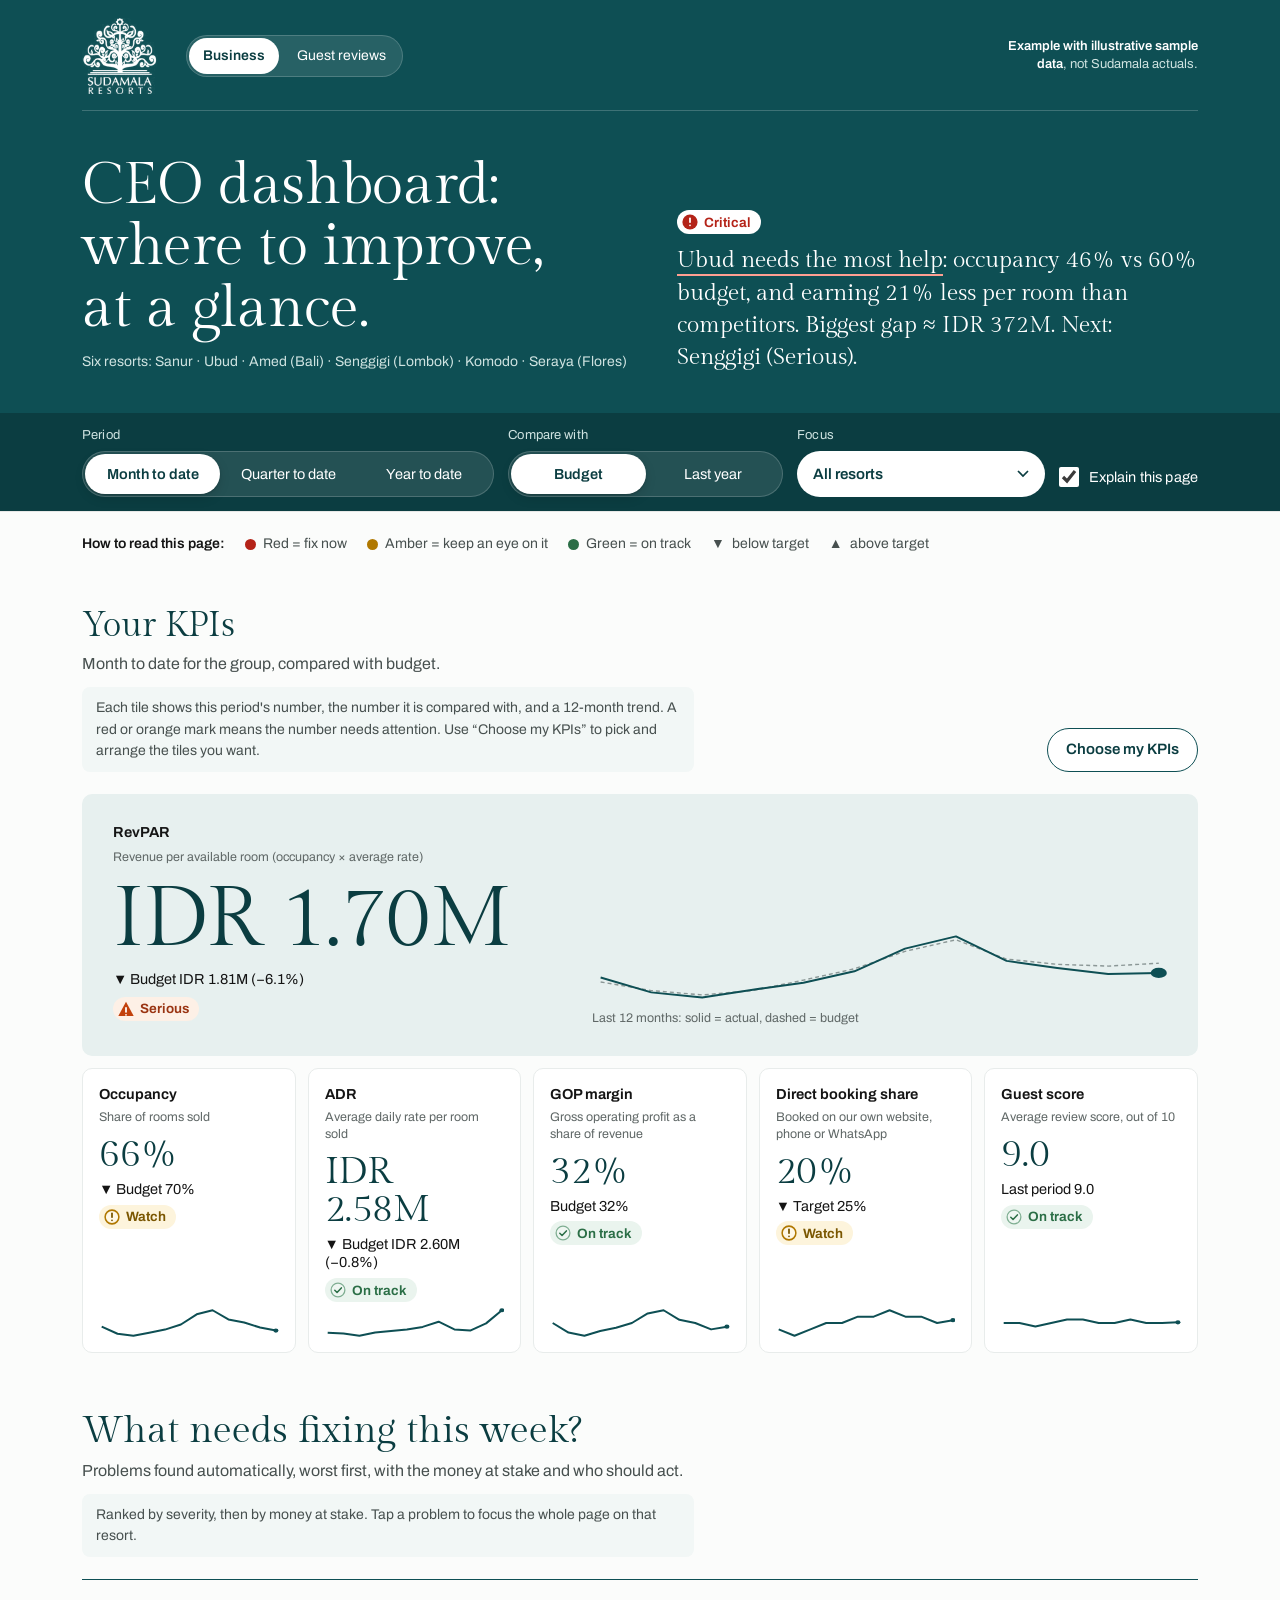
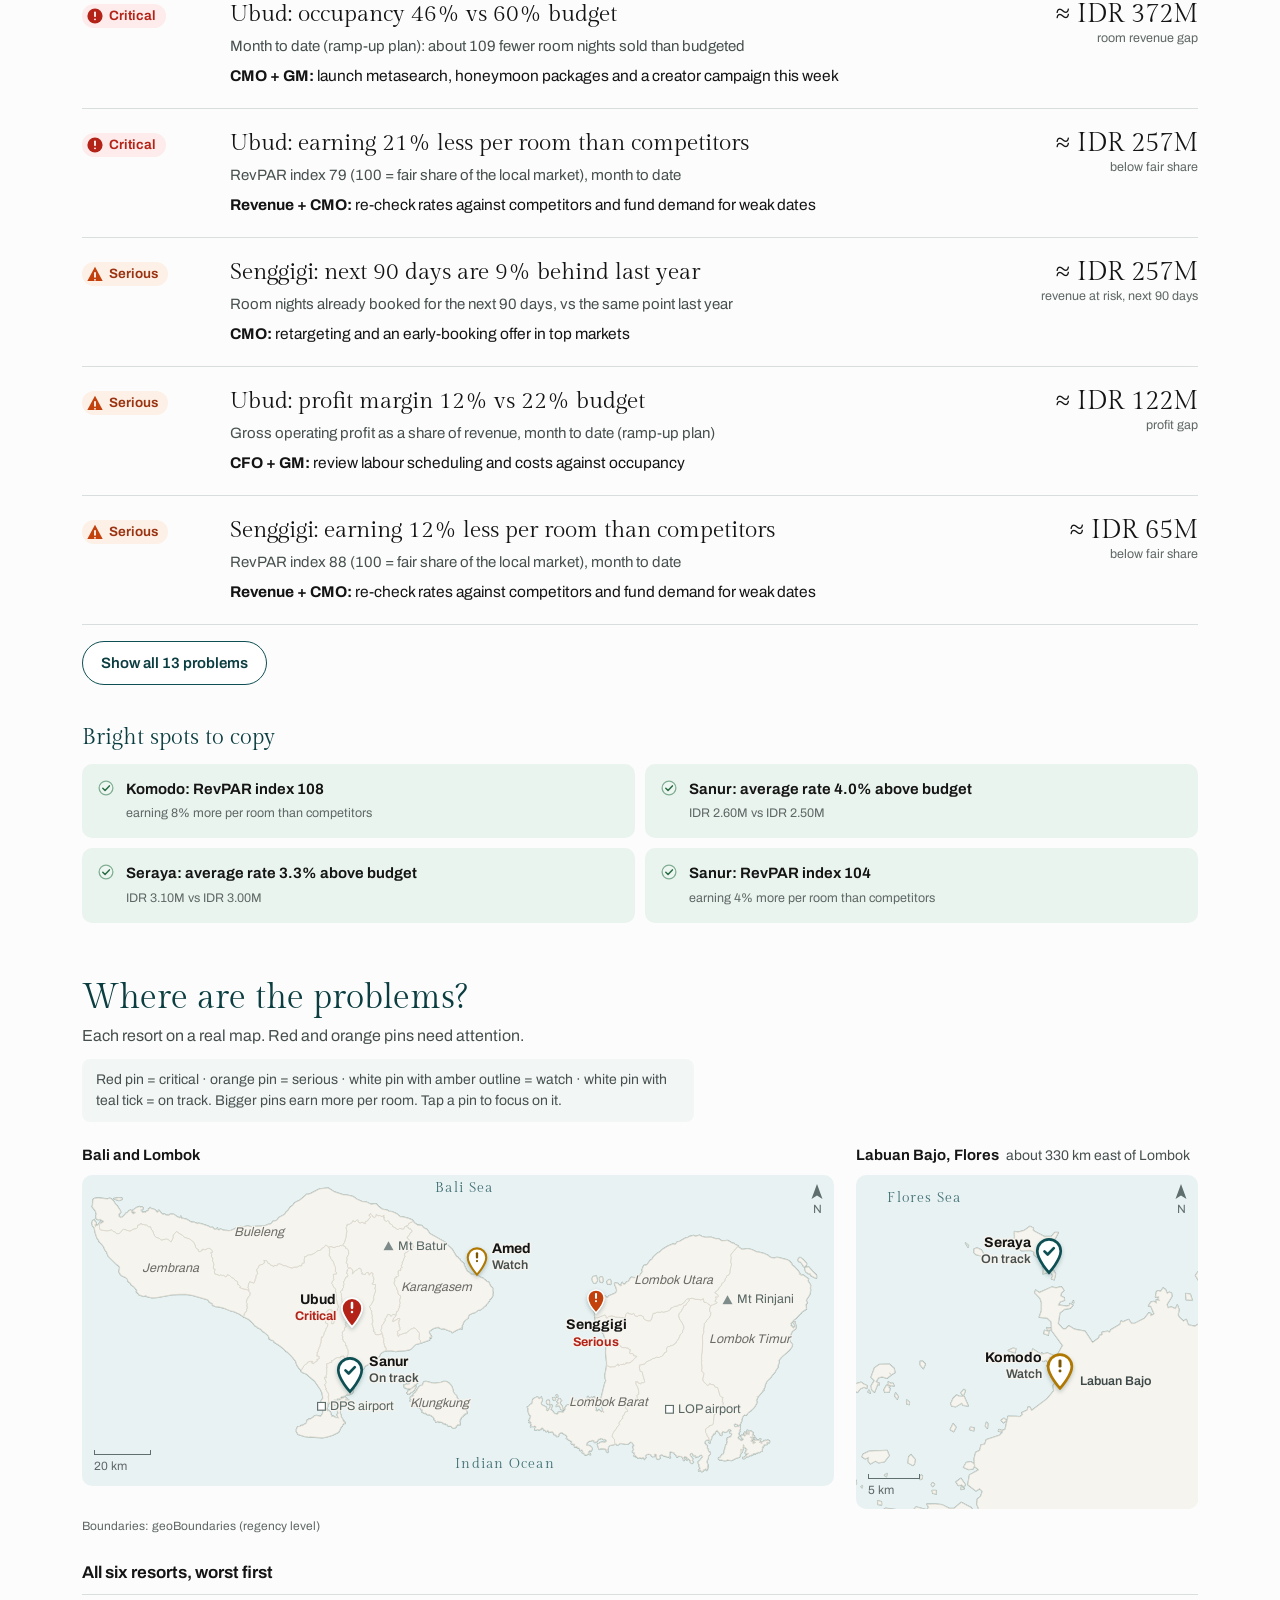
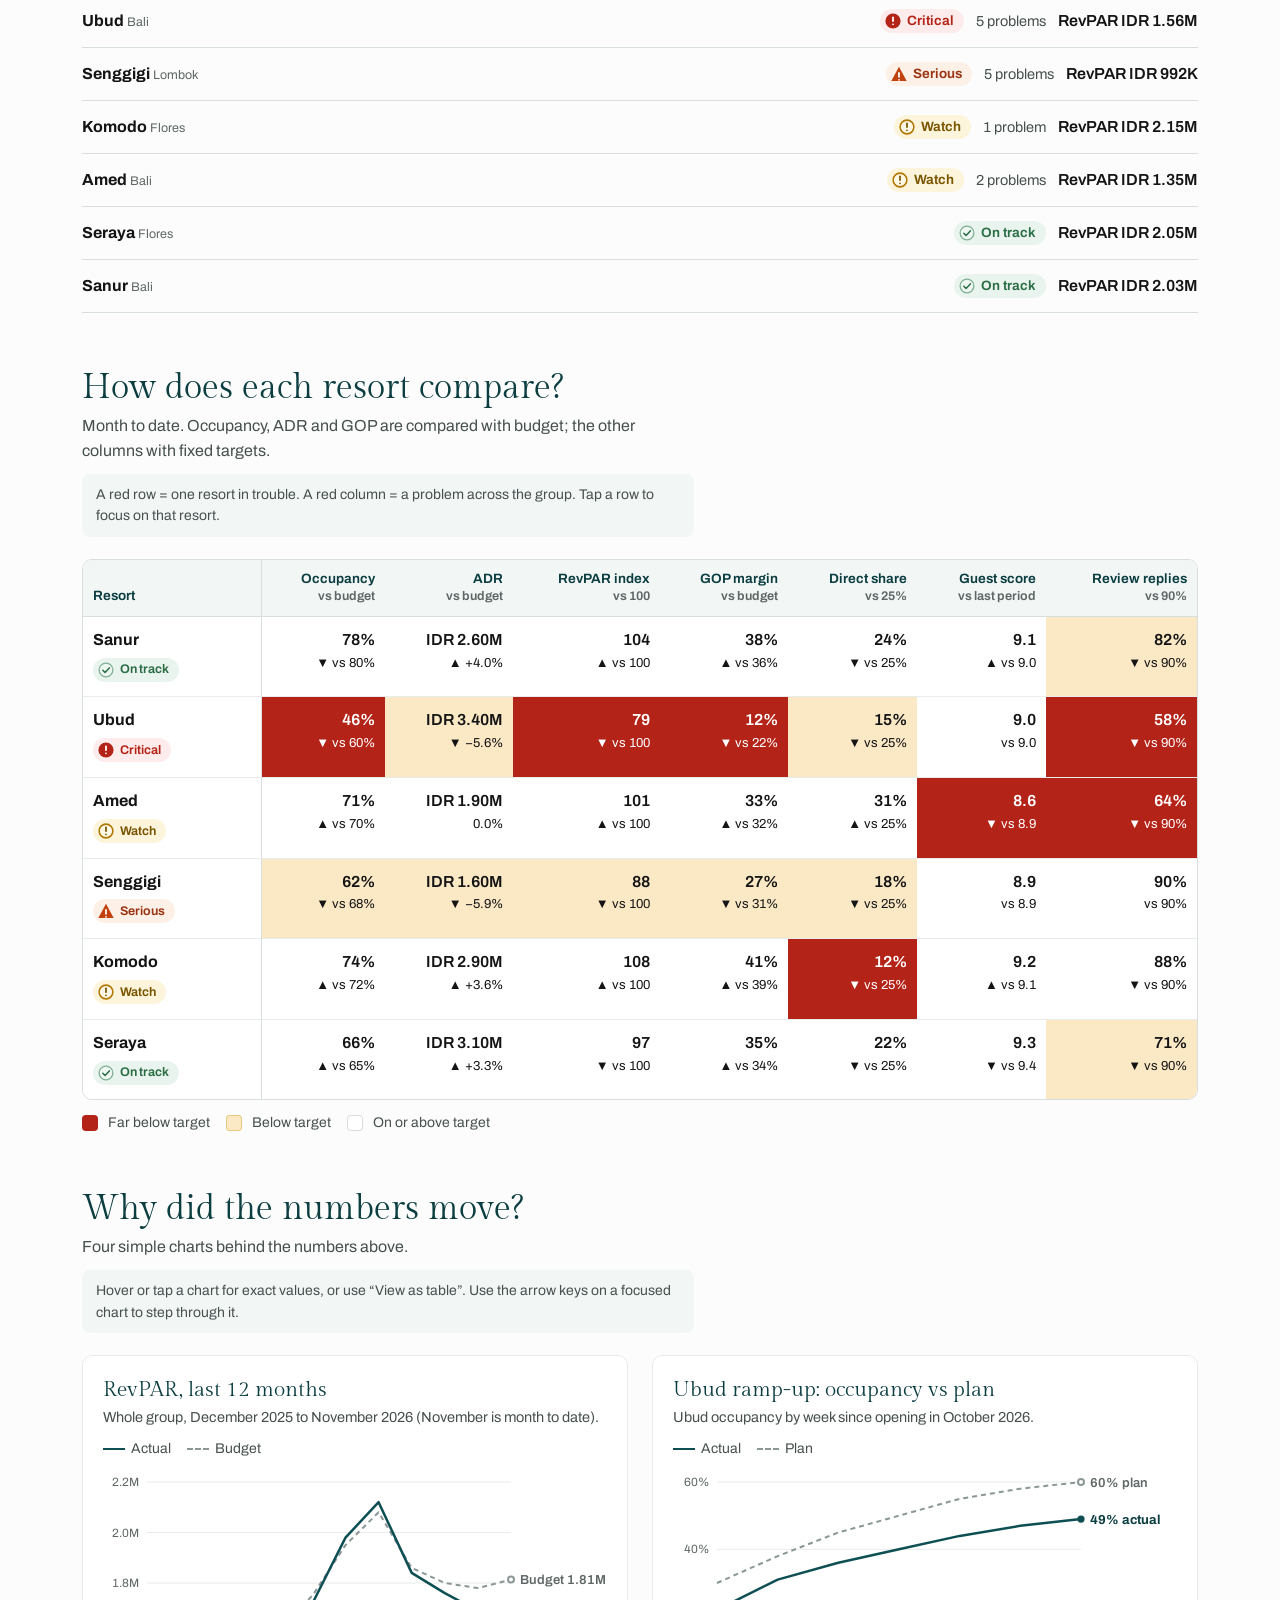
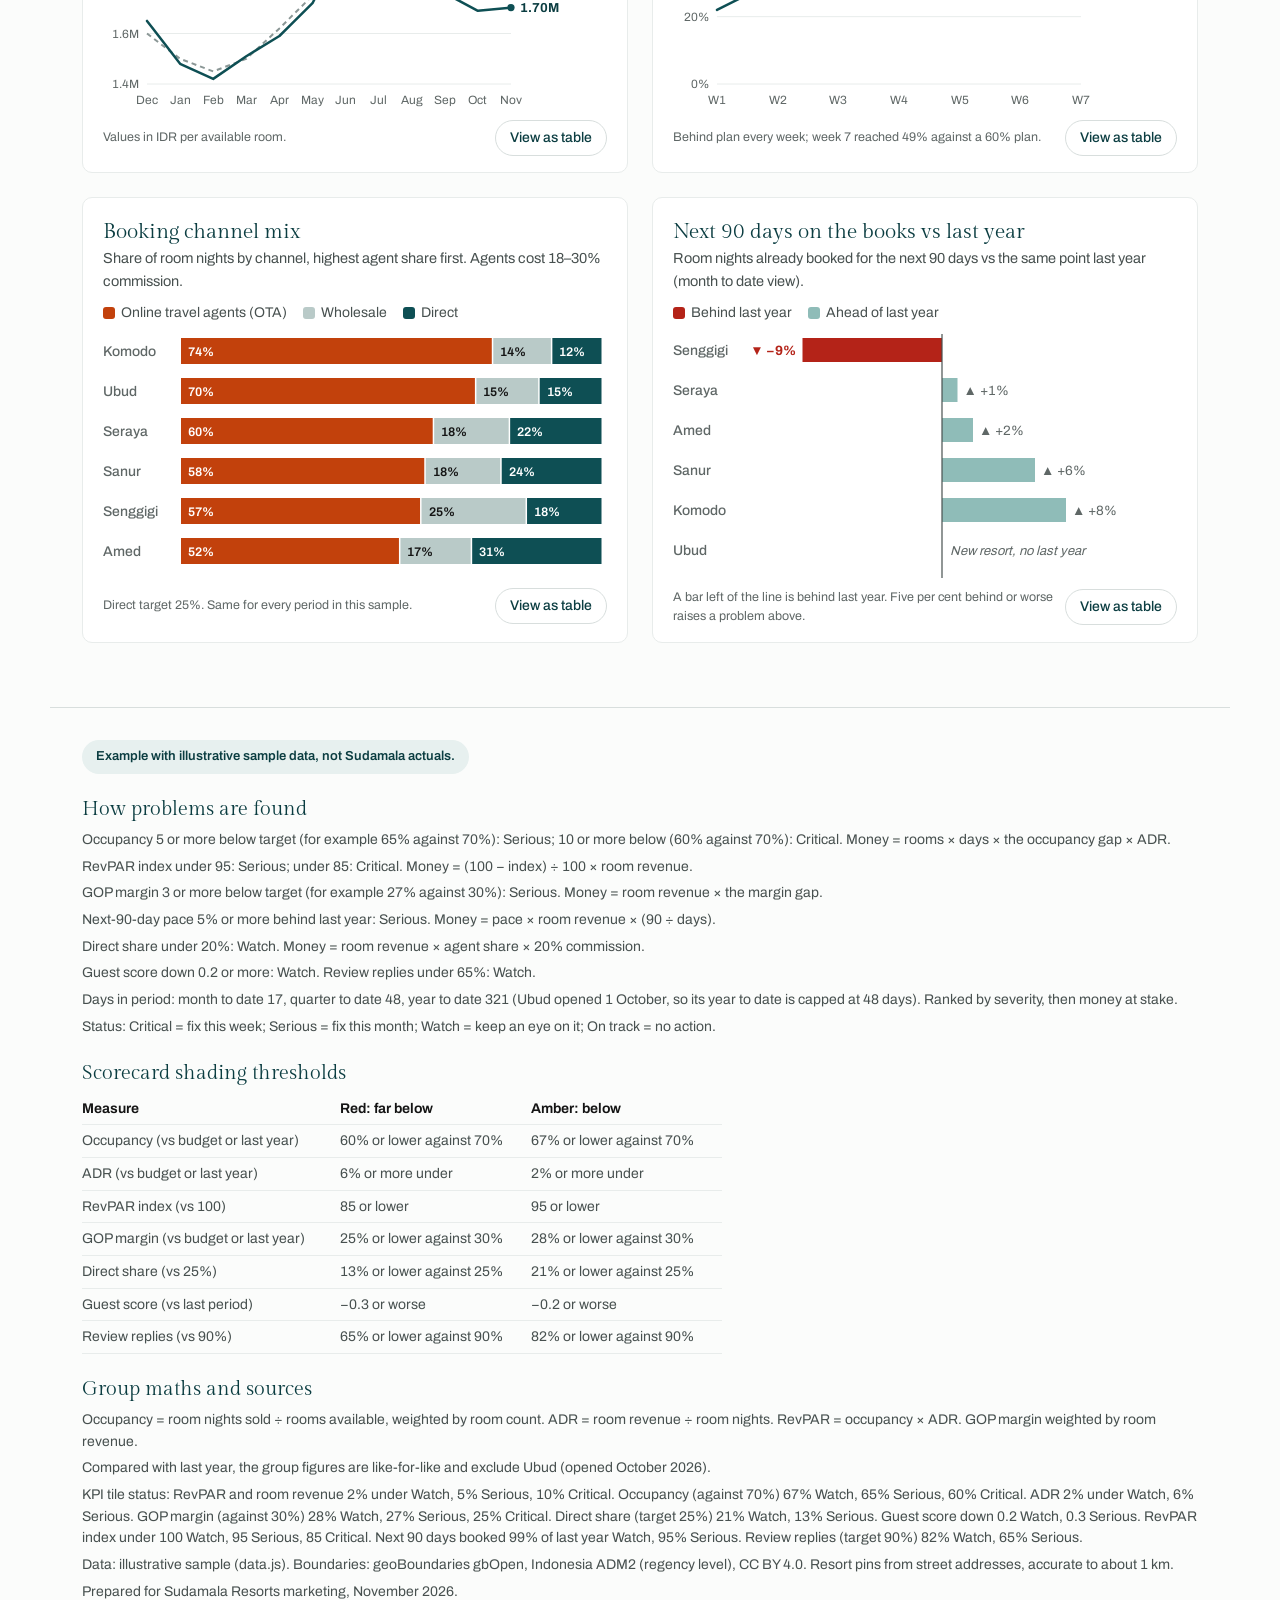
==== commit 9dd170a2: "Add guest-review dashboard prototype Same Lagoon design, fonts and logo as the business dashboard, a" ====
--- a/index.html
+++ b/index.html
@@ -20,6 +20,10 @@
   <div class="wrap">
     <div class="topline">
       <img class="logo" src="assets/sudamala-logo-white.png" width="240" height="240" alt="Sudamala Resorts">
+      <nav class="views" aria-label="Dashboards">
+        <a href="./" aria-current="page">Business</a>
+        <a href="reviews/">Guest reviews</a>
+      </nav>
       <p class="sample-label" role="note"><strong>Example with illustrative sample data</strong>, not Sudamala actuals.</p>
     </div>
     <div class="intro">
@@ -77,12 +81,24 @@
   </div>
 
   <section class="section" id="kpis" aria-labelledby="kpis-h">
-    <div class="section-head">
-      <h2 id="kpis-h">How are we doing?</h2>
-      <p class="answers" id="kpis-sub"></p>
-      <p class="explain">Each tile shows this period's number, how far it is from the comparison, and a 12-month trend. A red or orange mark means the number needs attention.</p>
+    <div class="section-head kpi-head">
+      <div>
+        <h2 id="kpis-h">Your KPIs</h2>
+        <p class="answers" id="kpis-sub"></p>
+        <p class="explain">Each tile shows this period's number, the number it is compared with, and a 12-month trend. A red or orange mark means the number needs attention. Use “Choose my KPIs” to pick and arrange the tiles you want.</p>
+      </div>
+      <div class="kpi-actions">
+        <button type="button" class="btn btn-quiet" id="kpi-reset" hidden>Reset to default</button>
+        <button type="button" class="btn" id="kpi-edit" aria-expanded="false" aria-controls="kpi-tray">Choose my KPIs</button>
+      </div>
     </div>
-    <div class="tiles" id="tiles"></div>
+    <p class="kpi-hint" id="kpi-hint" hidden>Drag tiles to reorder them. Drag a tile from “More KPIs” onto your board to add it, or drag it back to remove it. On a phone, drag by the ⠿ handle. The first tile is shown large.</p>
+    <div class="tiles" id="tiles" aria-label="Your KPI board"></div>
+    <div class="kpi-tray" id="kpi-tray" hidden>
+      <h3 class="kpi-tray-h">More KPIs <span>drag onto your board, or press Add</span></h3>
+      <div class="kpi-tray-list" id="kpi-tray-list"></div>
+    </div>
+    <p class="sr" id="kpi-live" aria-live="polite"></p>
   </section>
 
   <section class="section section-issues" id="issues" aria-labelledby="issues-h" tabindex="-1">
--- a/styles.css
+++ b/styles.css
@@ -79,6 +79,24 @@
 .verdict strong { font-weight: 400; border-bottom: 2px solid #ff9f92; }
 .verdict .status { font-family: var(--sans); margin-bottom: 10px; }
 
+/* Switch between the two dashboards */
+.topline { flex-wrap: wrap; }
+.views { display: flex; gap: 4px; padding: 3px; border-radius: 999px; background: rgba(255,255,255,.1); box-shadow: inset 0 0 0 1px rgba(255,255,255,.18); margin-right: auto; margin-left: 12px; }
+.views a {
+  color: #fff; text-decoration: none; font-size: 14px; padding: 7px 14px; border-radius: 999px; min-height: 36px; display: inline-flex; align-items: center;
+  transition: background-color 200ms ease, transform 160ms var(--ease-out);
+}
+.views a:active { transform: scale(0.97); }
+.views a[aria-current="page"] { background: #fff; color: var(--brand-ink); font-weight: 600; }
+@media (hover: hover) and (pointer: fine) { .views a:not([aria-current]):hover { background: rgba(255,255,255,.14); } }
+
+@media (max-width: 639px) {
+  .views { order: 3; margin: 10px 0 0; width: 100%; }
+  .views a { flex: 1; justify-content: center; }
+  .topline { row-gap: 0; }
+}
+@media print { .views { display: none !important; } }
+
 /* ---------- Filter bar (continues the lagoon field) ---------- */
 .filterbar { background: var(--brand-ink); color: #fff; }
 .filters { display: grid; gap: 14px; padding-top: 14px; padding-bottom: 16px; }
@@ -157,19 +175,24 @@
 .status-ontrack { background: var(--ok-bg); color: var(--ok); }
 .masthead .status { background: #fff; }
 
-/* ---------- KPI tiles ---------- */
-.tiles { display: grid; grid-template-columns: 1fr 1fr; }
+/* ---------- KPI board (choose, drag, reorder) ---------- */
+.kpi-head { display: flex; flex-wrap: wrap; align-items: flex-end; justify-content: space-between; gap: 14px 24px; max-width: none; }
+.kpi-head > div:first-child { max-width: 68ch; }
+.kpi-actions { display: flex; gap: 10px; flex-wrap: wrap; }
+.btn-solid { background: var(--brand); color: #fff; }
+@media (hover: hover) and (pointer: fine) { .btn-solid:hover { background: var(--brand-ink); } }
+.kpi-hint { margin: -6px 0 16px; padding: 10px 14px; border-radius: 8px; background: var(--tint); color: var(--brand-ink); font-size: var(--fs-small); max-width: 80ch; }
+.tiles { display: grid; grid-template-columns: repeat(2, minmax(0, 1fr)); gap: 12px; }
 .tile {
-  position: relative; padding: 18px 14px 16px 0; border-bottom: 1px solid var(--line);
-  display: flex; flex-direction: column; gap: 6px; min-height: 206px;
-}
-.tile:nth-child(odd):not(.tile-hero) { padding-left: 14px; border-left: 1px solid var(--hair); }
+  position: relative; padding: 16px 16px 14px; background: #fff; border: 1px solid var(--hair); border-radius: var(--radius);
+  display: flex; flex-direction: column; gap: 6px; min-height: 200px; min-width: 0;
+}
 .tile-hero {
   grid-column: 1 / -1; min-height: 0; display: grid; grid-template-columns: 1fr; gap: 8px;
-  background: var(--tint); border-radius: var(--radius); border: 0; padding: 22px 20px 20px; margin-bottom: 6px;
+  background: var(--tint); border-color: transparent; padding: 22px 20px 20px;
 }
 .tile-label { font-size: 14.5px; font-weight: 650; line-height: 1.25; }
-.tile-num { font-family: var(--serif); font-size: 40px; line-height: 1; color: var(--brand-ink); margin-top: 4px; letter-spacing: -0.01em; }
+.tile-num { font-family: var(--serif); font-size: 38px; line-height: 1; color: var(--brand-ink); margin-top: 4px; letter-spacing: -0.01em; overflow-wrap: anywhere; }
 .tile-hero .tile-num { font-size: 64px; }
 .tile-change { font-size: 14.5px; line-height: 1.3; color: var(--ink); }
 .tile-note { font-size: var(--fs-tiny); color: var(--ink-3); }
@@ -177,7 +200,37 @@
 .tile-hero .spark { height: 72px; }
 .spark-box { display: grid; gap: 6px; }
 .spark-cap { font-size: var(--fs-tiny); color: var(--ink-3); }
-.tile:focus-visible { outline-offset: -2px; }
+.tile:focus-visible { outline-offset: 2px; }
+.kpi-empty { grid-column: 1 / -1; padding: 24px; text-align: center; color: var(--ink-2); border: 1.5px dashed var(--line); border-radius: var(--radius); }
+
+/* Edit mode */
+.tiles.is-editing .tile { cursor: grab; border-color: var(--line); box-shadow: 0 1px 2px rgba(11,61,65,.06); }
+.tiles.is-editing { padding: 12px; margin: 0 -12px; border-radius: 14px; outline: 1.5px dashed var(--brand-soft); outline-offset: -1px; transition: background-color 160ms ease; }
+.tiles.is-drop { background: var(--tint-2); }
+.kpi-ctl { display: flex; align-items: center; gap: 4px; margin: -6px -6px 2px; }
+.kpi-grip { display: inline-flex; align-items: center; justify-content: center; width: 40px; height: 40px; margin-right: auto; color: var(--ink-3); font-size: 20px; cursor: grab; touch-action: none; border-radius: 8px; user-select: none; }
+.kpi-btn {
+  min-width: 36px; height: 36px; padding: 0 8px; border: 1px solid var(--line); border-radius: 999px; background: #fff; color: var(--brand-ink);
+  font-size: 15px; font-weight: 600; cursor: pointer; transition: background-color 160ms ease, transform 160ms var(--ease-out);
+}
+.kpi-btn:active { transform: scale(0.94); }
+.kpi-btn[disabled] { opacity: .35; cursor: default; }
+.kpi-add { margin-left: auto; padding: 0 14px; background: var(--brand); color: #fff; border-color: var(--brand); }
+@media (hover: hover) and (pointer: fine) { .kpi-btn:not([disabled]):hover { background: var(--tint); } .kpi-add:hover { background: var(--brand-ink) !important; } }
+.kpi-tray { margin-top: 18px; padding: 16px; border-radius: 14px; background: var(--tint-2); border: 1.5px dashed var(--line); transition: background-color 160ms ease, border-color 160ms ease; }
+.kpi-tray.is-drop { background: var(--crit-bg); border-color: var(--crit); }
+.kpi-tray-h { font-family: var(--serif); font-weight: 400; font-size: 21px; color: var(--brand-ink); margin-bottom: 12px; }
+.kpi-tray-h span { font-family: var(--sans); font-size: var(--fs-small); color: var(--ink-2); margin-left: 8px; }
+.kpi-tray-list { display: grid; grid-template-columns: repeat(2, minmax(0, 1fr)); gap: 10px; }
+.tile-tray { min-height: 0; cursor: grab; }
+.tile-tray .tile-num { font-size: 28px; }
+.tile.is-dragging { opacity: .3; border-style: dashed; }
+.tile-stand { min-height: 120px; background: var(--tint); border: 1.5px dashed var(--brand-soft); }
+.drag-ghost {
+  position: fixed; left: 0; top: 0; z-index: 50; pointer-events: none; margin: 0; cursor: grabbing;
+  box-shadow: 0 2px 4px rgba(11,61,65,.12), 0 18px 40px rgba(11,61,65,.22); transform-origin: 30% 20%;
+}
+body.is-dragging-kpi, body.is-dragging-kpi * { cursor: grabbing !important; user-select: none; }
 
 /* ---------- Issues ---------- */
 .issues { border-top: 1.5px solid var(--brand); }
@@ -367,11 +420,9 @@
   :root { --gut: 32px; }
   h1 { font-size: 46px; }
   .filters { grid-template-columns: minmax(0, 1.6fr) minmax(0, 1fr); }
-  .tiles { grid-template-columns: repeat(3, 1fr); }
-  .tile, .tile:nth-child(odd):not(.tile-hero) { padding: 18px 18px 16px; border-left: 1px solid var(--hair); }
-  .tile-hero { grid-template-columns: minmax(0, 1fr) minmax(0, 1.3fr); align-items: end; column-gap: 36px; padding: 28px 30px 26px !important; }
+  .tiles, .kpi-tray-list { grid-template-columns: repeat(3, minmax(0, 1fr)); }
+  .tile-hero { grid-template-columns: minmax(0, 1fr) minmax(0, 1.3fr); align-items: end; column-gap: 36px; padding: 28px 30px 26px; }
   .tile-hero .spark-box { grid-column: 2; grid-row: 1 / span 6; align-self: end; }
-  .tiles .tile:nth-child(2), .tiles .tile:nth-child(5) { border-left: 0; padding-left: 0; }
   .issue-btn { grid-template-columns: 128px minmax(0, 1fr) 190px; column-gap: 20px; align-items: start; }
   .issue-btn .status { grid-column: 1; grid-row: 1 / span 3; margin-top: 4px; }
   .issue-head, .issue-detail, .issue-act { grid-column: 2; }
@@ -391,9 +442,8 @@
 @media (min-width: 1024px) {
   h1 { font-size: 58px; }
   .verdict { font-size: 23px; }
-  .tiles { grid-template-columns: repeat(5, 1fr); }
-  .tiles .tile:nth-child(5) { border-left: 1px solid var(--hair); padding-left: 18px; }
-  .tiles .tile:nth-child(2) { border-left: 0; padding-left: 0; }
+  .tiles { grid-template-columns: repeat(5, minmax(0, 1fr)); }
+  .kpi-tray-list { grid-template-columns: repeat(4, minmax(0, 1fr)); }
   .tile-hero .tile-num { font-size: 84px; }
   .charts { grid-template-columns: 1fr 1fr; gap: 24px; }
   h2 { font-size: 34px; }
@@ -414,7 +464,7 @@
   @page { margin: 14mm; }
   * { -webkit-print-color-adjust: exact; print-color-adjust: exact; }
   body { font-size: 11pt; background: #fff; }
-  .filterbar, .skip, .issues-more, .chart-foot .btn, .tooltip, #clear-focus, .field-toggle { display: none !important; }
+  .kpi-actions, .kpi-hint, .kpi-tray, .kpi-ctl, .filterbar, .skip, .issues-more, .chart-foot .btn, .tooltip, #clear-focus, .field-toggle { display: none !important; }
   .section { break-inside: avoid-page; padding-top: 18px; }
   .section-issues, .chart, .map-panel, .tile { break-inside: avoid; }
   .table-scroll { overflow: visible; border: 0; }
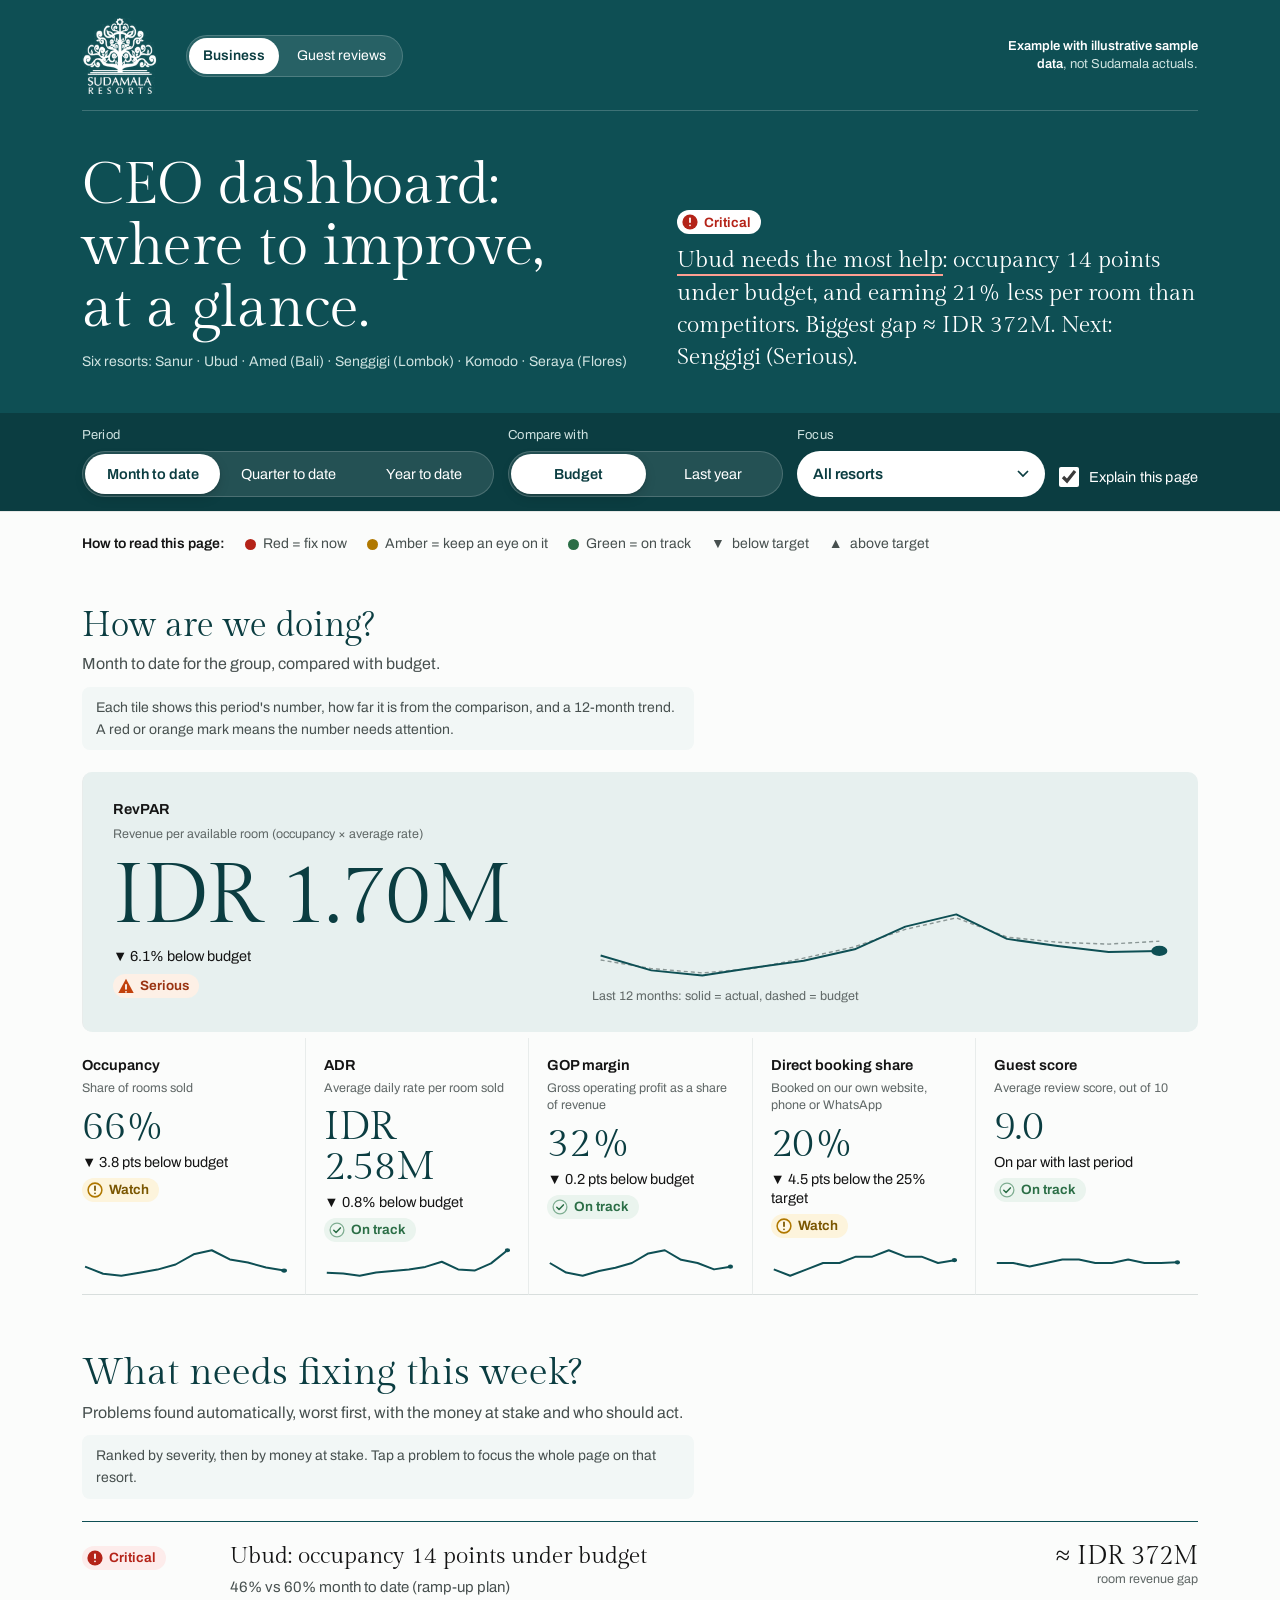
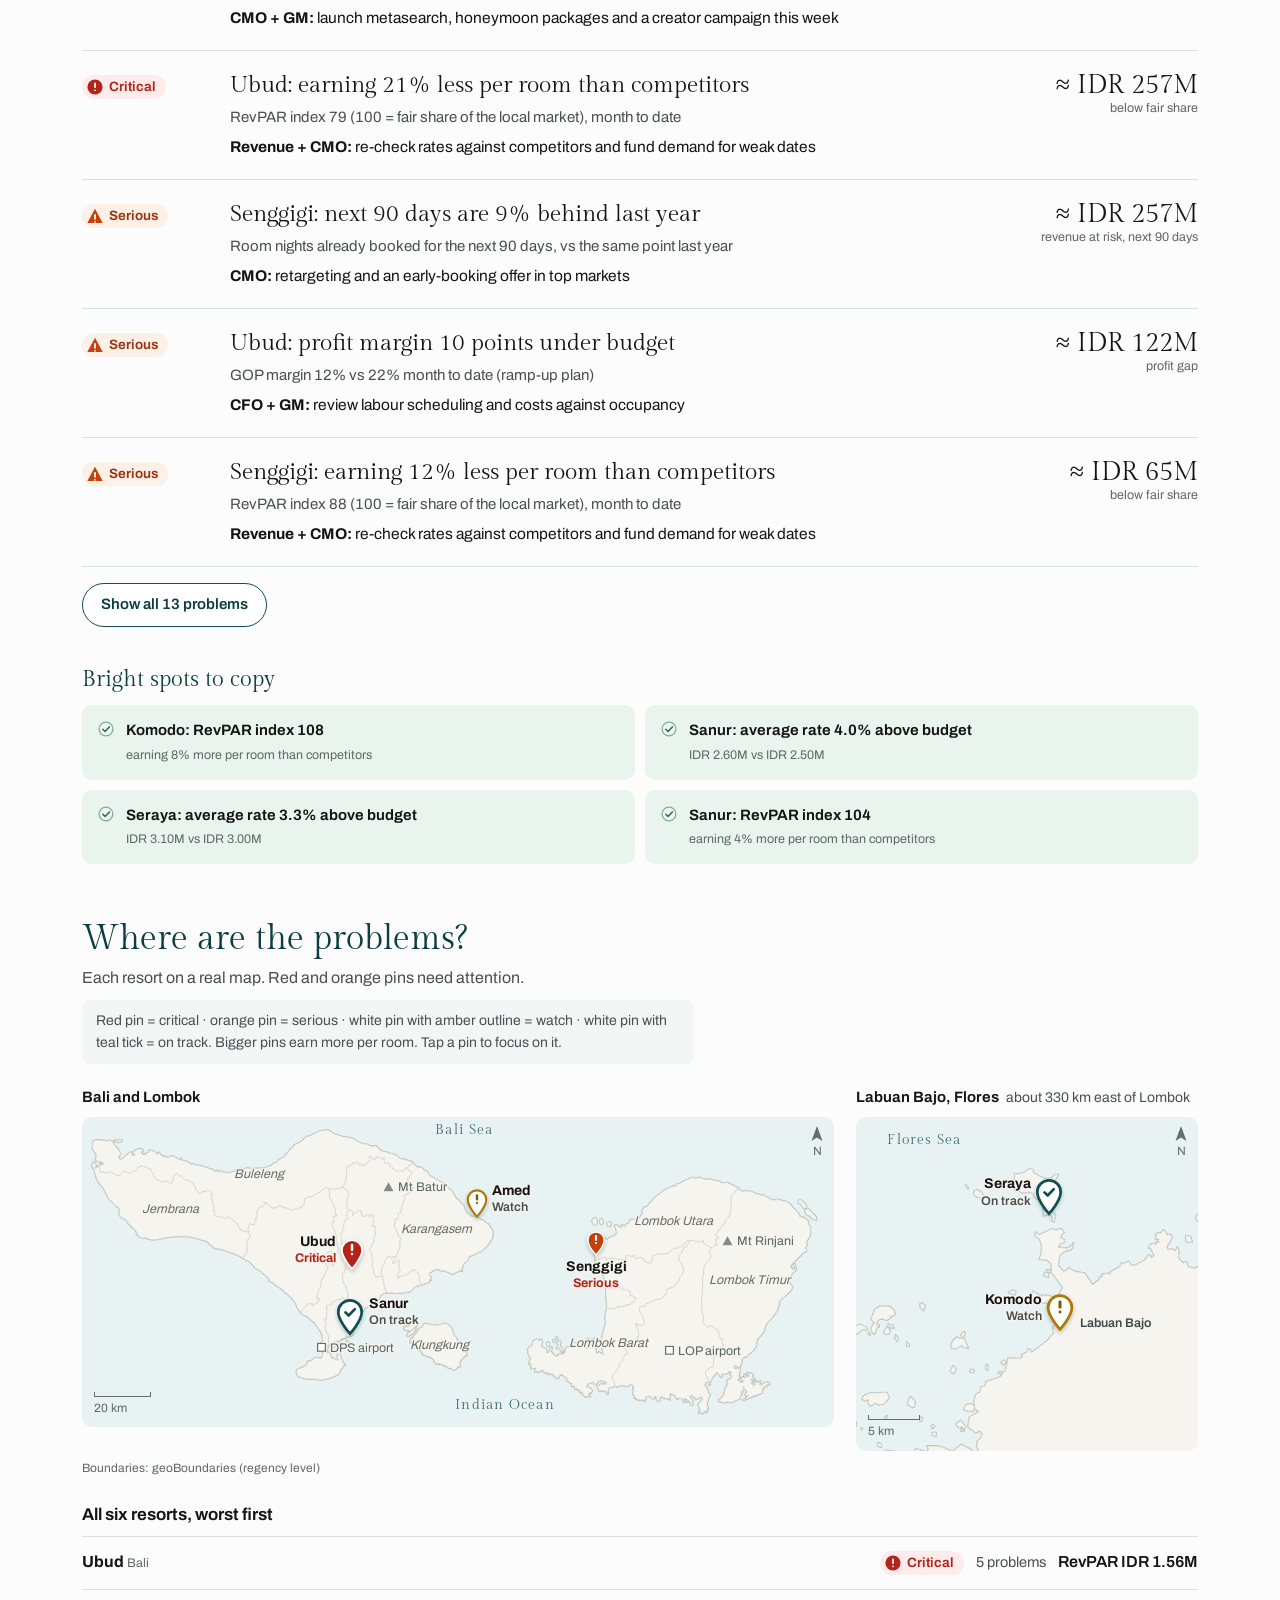
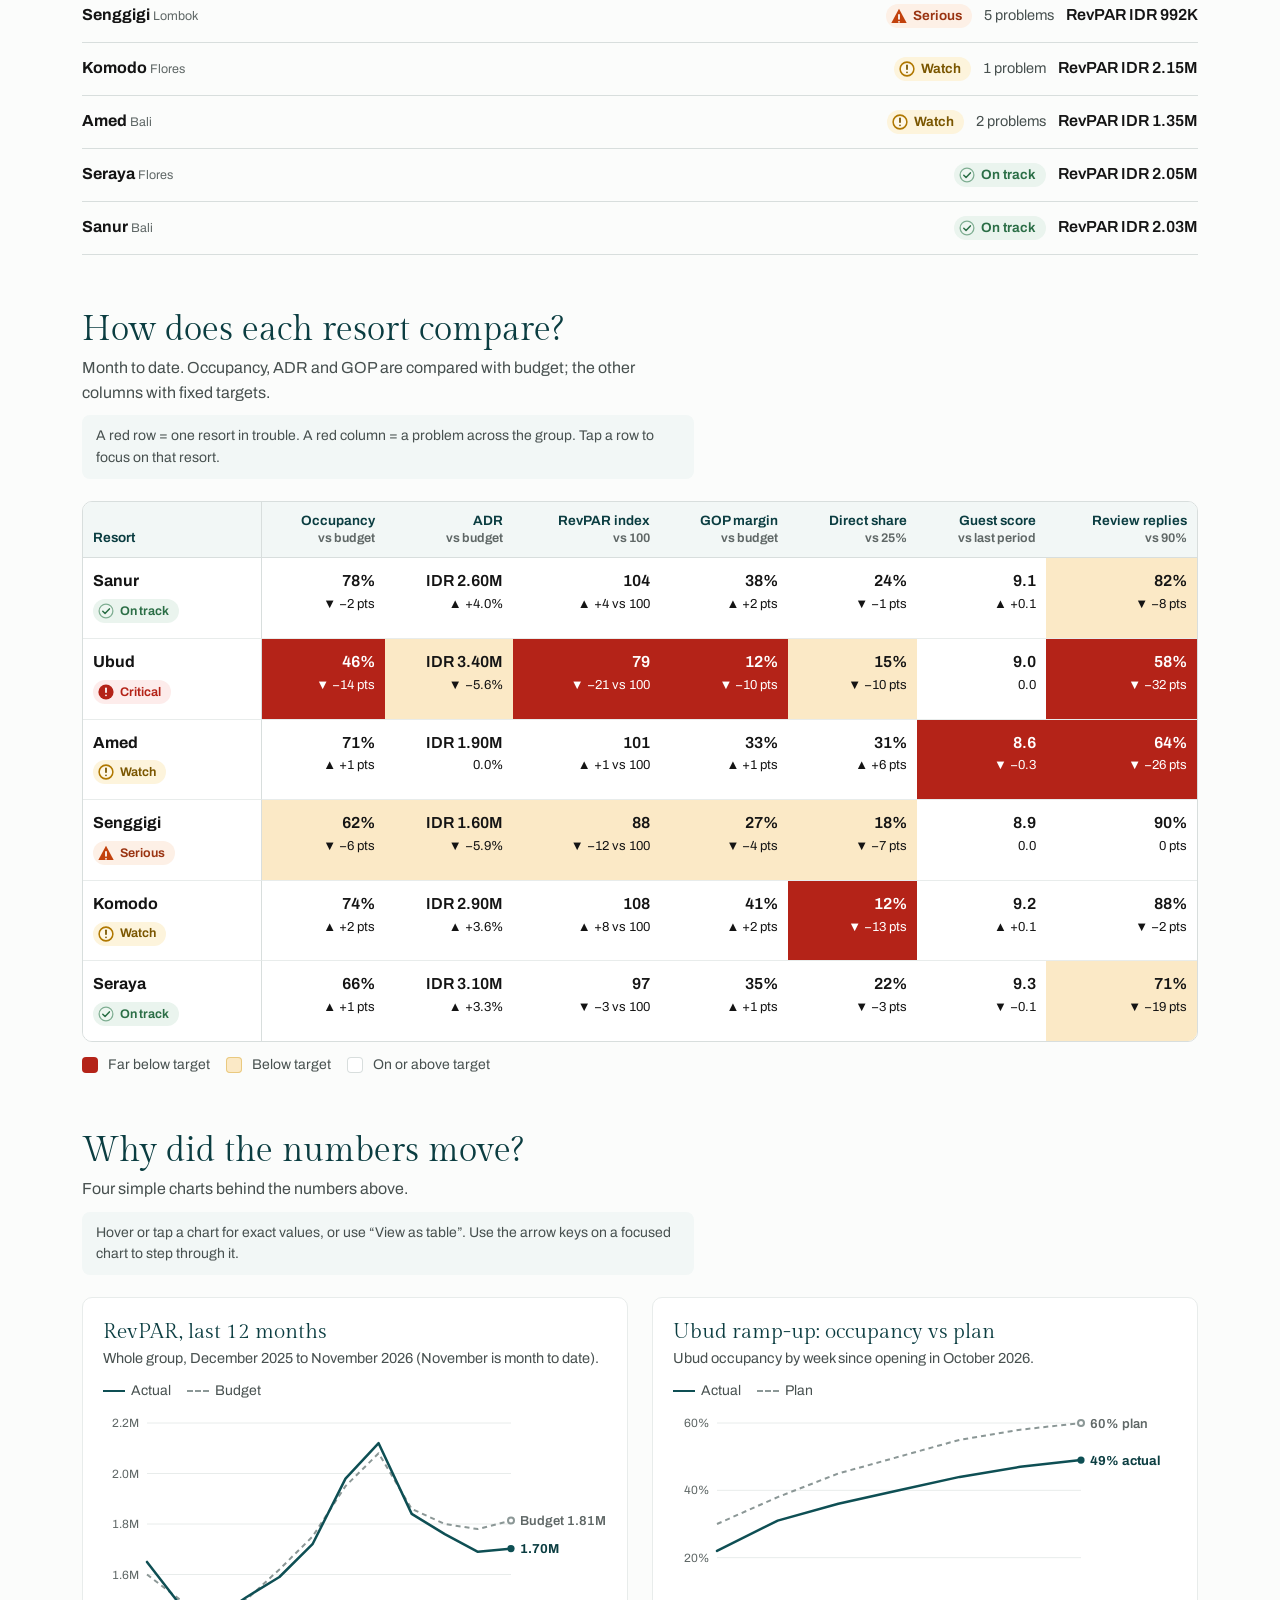
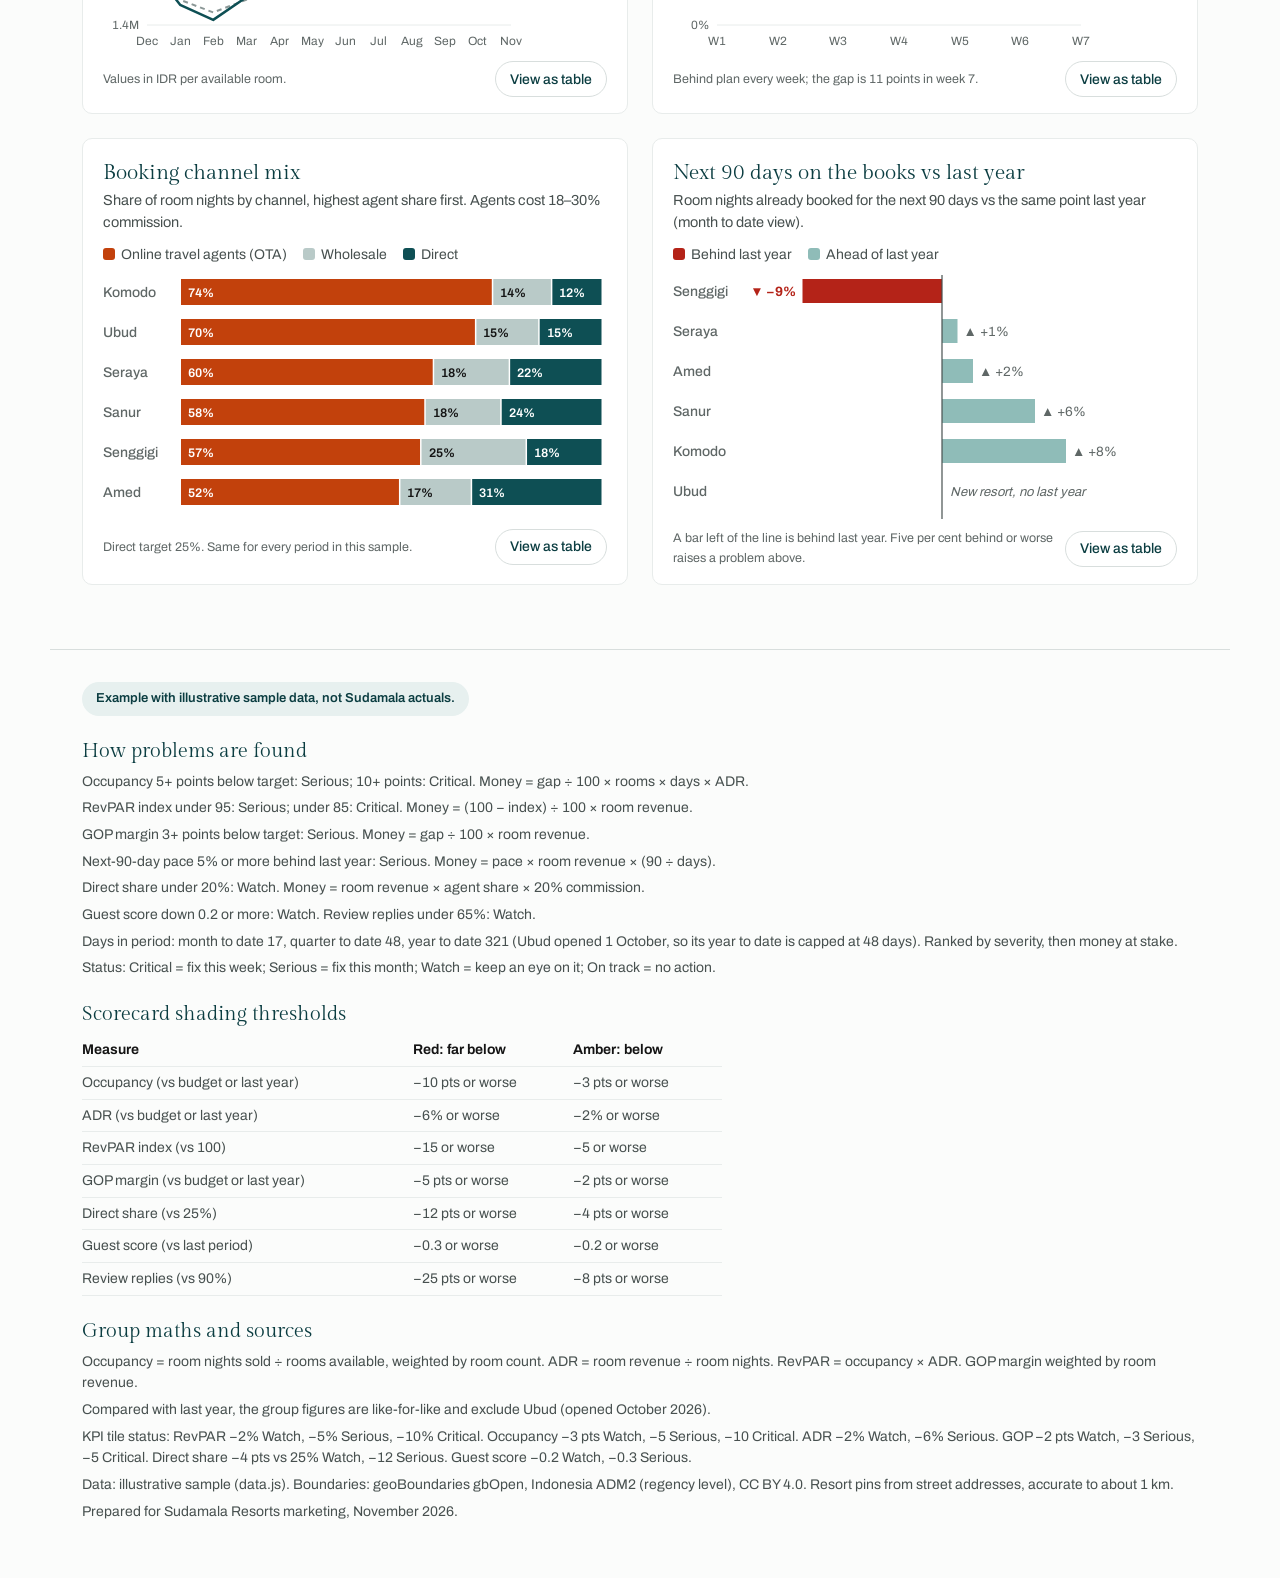
==== commit 8f4436f6: "Roll back unfinished main-dashboard changes Restores app.js, index.html and styles.css to the approv" ====
--- a/index.html
+++ b/index.html
@@ -81,24 +81,12 @@
   </div>
 
   <section class="section" id="kpis" aria-labelledby="kpis-h">
-    <div class="section-head kpi-head">
-      <div>
-        <h2 id="kpis-h">Your KPIs</h2>
-        <p class="answers" id="kpis-sub"></p>
-        <p class="explain">Each tile shows this period's number, the number it is compared with, and a 12-month trend. A red or orange mark means the number needs attention. Use “Choose my KPIs” to pick and arrange the tiles you want.</p>
-      </div>
-      <div class="kpi-actions">
-        <button type="button" class="btn btn-quiet" id="kpi-reset" hidden>Reset to default</button>
-        <button type="button" class="btn" id="kpi-edit" aria-expanded="false" aria-controls="kpi-tray">Choose my KPIs</button>
-      </div>
+    <div class="section-head">
+      <h2 id="kpis-h">How are we doing?</h2>
+      <p class="answers" id="kpis-sub"></p>
+      <p class="explain">Each tile shows this period's number, how far it is from the comparison, and a 12-month trend. A red or orange mark means the number needs attention.</p>
     </div>
-    <p class="kpi-hint" id="kpi-hint" hidden>Drag tiles to reorder them. Drag a tile from “More KPIs” onto your board to add it, or drag it back to remove it. On a phone, drag by the ⠿ handle. The first tile is shown large.</p>
-    <div class="tiles" id="tiles" aria-label="Your KPI board"></div>
-    <div class="kpi-tray" id="kpi-tray" hidden>
-      <h3 class="kpi-tray-h">More KPIs <span>drag onto your board, or press Add</span></h3>
-      <div class="kpi-tray-list" id="kpi-tray-list"></div>
-    </div>
-    <p class="sr" id="kpi-live" aria-live="polite"></p>
+    <div class="tiles" id="tiles"></div>
   </section>
 
   <section class="section section-issues" id="issues" aria-labelledby="issues-h" tabindex="-1">
--- a/styles.css
+++ b/styles.css
@@ -175,24 +175,19 @@
 .status-ontrack { background: var(--ok-bg); color: var(--ok); }
 .masthead .status { background: #fff; }
 
-/* ---------- KPI board (choose, drag, reorder) ---------- */
-.kpi-head { display: flex; flex-wrap: wrap; align-items: flex-end; justify-content: space-between; gap: 14px 24px; max-width: none; }
-.kpi-head > div:first-child { max-width: 68ch; }
-.kpi-actions { display: flex; gap: 10px; flex-wrap: wrap; }
-.btn-solid { background: var(--brand); color: #fff; }
-@media (hover: hover) and (pointer: fine) { .btn-solid:hover { background: var(--brand-ink); } }
-.kpi-hint { margin: -6px 0 16px; padding: 10px 14px; border-radius: 8px; background: var(--tint); color: var(--brand-ink); font-size: var(--fs-small); max-width: 80ch; }
-.tiles { display: grid; grid-template-columns: repeat(2, minmax(0, 1fr)); gap: 12px; }
+/* ---------- KPI tiles ---------- */
+.tiles { display: grid; grid-template-columns: 1fr 1fr; }
 .tile {
-  position: relative; padding: 16px 16px 14px; background: #fff; border: 1px solid var(--hair); border-radius: var(--radius);
-  display: flex; flex-direction: column; gap: 6px; min-height: 200px; min-width: 0;
-}
+  position: relative; padding: 18px 14px 16px 0; border-bottom: 1px solid var(--line);
+  display: flex; flex-direction: column; gap: 6px; min-height: 206px;
+}
+.tile:nth-child(odd):not(.tile-hero) { padding-left: 14px; border-left: 1px solid var(--hair); }
 .tile-hero {
   grid-column: 1 / -1; min-height: 0; display: grid; grid-template-columns: 1fr; gap: 8px;
-  background: var(--tint); border-color: transparent; padding: 22px 20px 20px;
+  background: var(--tint); border-radius: var(--radius); border: 0; padding: 22px 20px 20px; margin-bottom: 6px;
 }
 .tile-label { font-size: 14.5px; font-weight: 650; line-height: 1.25; }
-.tile-num { font-family: var(--serif); font-size: 38px; line-height: 1; color: var(--brand-ink); margin-top: 4px; letter-spacing: -0.01em; overflow-wrap: anywhere; }
+.tile-num { font-family: var(--serif); font-size: 40px; line-height: 1; color: var(--brand-ink); margin-top: 4px; letter-spacing: -0.01em; }
 .tile-hero .tile-num { font-size: 64px; }
 .tile-change { font-size: 14.5px; line-height: 1.3; color: var(--ink); }
 .tile-note { font-size: var(--fs-tiny); color: var(--ink-3); }
@@ -200,37 +195,7 @@
 .tile-hero .spark { height: 72px; }
 .spark-box { display: grid; gap: 6px; }
 .spark-cap { font-size: var(--fs-tiny); color: var(--ink-3); }
-.tile:focus-visible { outline-offset: 2px; }
-.kpi-empty { grid-column: 1 / -1; padding: 24px; text-align: center; color: var(--ink-2); border: 1.5px dashed var(--line); border-radius: var(--radius); }
-
-/* Edit mode */
-.tiles.is-editing .tile { cursor: grab; border-color: var(--line); box-shadow: 0 1px 2px rgba(11,61,65,.06); }
-.tiles.is-editing { padding: 12px; margin: 0 -12px; border-radius: 14px; outline: 1.5px dashed var(--brand-soft); outline-offset: -1px; transition: background-color 160ms ease; }
-.tiles.is-drop { background: var(--tint-2); }
-.kpi-ctl { display: flex; align-items: center; gap: 4px; margin: -6px -6px 2px; }
-.kpi-grip { display: inline-flex; align-items: center; justify-content: center; width: 40px; height: 40px; margin-right: auto; color: var(--ink-3); font-size: 20px; cursor: grab; touch-action: none; border-radius: 8px; user-select: none; }
-.kpi-btn {
-  min-width: 36px; height: 36px; padding: 0 8px; border: 1px solid var(--line); border-radius: 999px; background: #fff; color: var(--brand-ink);
-  font-size: 15px; font-weight: 600; cursor: pointer; transition: background-color 160ms ease, transform 160ms var(--ease-out);
-}
-.kpi-btn:active { transform: scale(0.94); }
-.kpi-btn[disabled] { opacity: .35; cursor: default; }
-.kpi-add { margin-left: auto; padding: 0 14px; background: var(--brand); color: #fff; border-color: var(--brand); }
-@media (hover: hover) and (pointer: fine) { .kpi-btn:not([disabled]):hover { background: var(--tint); } .kpi-add:hover { background: var(--brand-ink) !important; } }
-.kpi-tray { margin-top: 18px; padding: 16px; border-radius: 14px; background: var(--tint-2); border: 1.5px dashed var(--line); transition: background-color 160ms ease, border-color 160ms ease; }
-.kpi-tray.is-drop { background: var(--crit-bg); border-color: var(--crit); }
-.kpi-tray-h { font-family: var(--serif); font-weight: 400; font-size: 21px; color: var(--brand-ink); margin-bottom: 12px; }
-.kpi-tray-h span { font-family: var(--sans); font-size: var(--fs-small); color: var(--ink-2); margin-left: 8px; }
-.kpi-tray-list { display: grid; grid-template-columns: repeat(2, minmax(0, 1fr)); gap: 10px; }
-.tile-tray { min-height: 0; cursor: grab; }
-.tile-tray .tile-num { font-size: 28px; }
-.tile.is-dragging { opacity: .3; border-style: dashed; }
-.tile-stand { min-height: 120px; background: var(--tint); border: 1.5px dashed var(--brand-soft); }
-.drag-ghost {
-  position: fixed; left: 0; top: 0; z-index: 50; pointer-events: none; margin: 0; cursor: grabbing;
-  box-shadow: 0 2px 4px rgba(11,61,65,.12), 0 18px 40px rgba(11,61,65,.22); transform-origin: 30% 20%;
-}
-body.is-dragging-kpi, body.is-dragging-kpi * { cursor: grabbing !important; user-select: none; }
+.tile:focus-visible { outline-offset: -2px; }
 
 /* ---------- Issues ---------- */
 .issues { border-top: 1.5px solid var(--brand); }
@@ -420,9 +385,11 @@
   :root { --gut: 32px; }
   h1 { font-size: 46px; }
   .filters { grid-template-columns: minmax(0, 1.6fr) minmax(0, 1fr); }
-  .tiles, .kpi-tray-list { grid-template-columns: repeat(3, minmax(0, 1fr)); }
-  .tile-hero { grid-template-columns: minmax(0, 1fr) minmax(0, 1.3fr); align-items: end; column-gap: 36px; padding: 28px 30px 26px; }
+  .tiles { grid-template-columns: repeat(3, 1fr); }
+  .tile, .tile:nth-child(odd):not(.tile-hero) { padding: 18px 18px 16px; border-left: 1px solid var(--hair); }
+  .tile-hero { grid-template-columns: minmax(0, 1fr) minmax(0, 1.3fr); align-items: end; column-gap: 36px; padding: 28px 30px 26px !important; }
   .tile-hero .spark-box { grid-column: 2; grid-row: 1 / span 6; align-self: end; }
+  .tiles .tile:nth-child(2), .tiles .tile:nth-child(5) { border-left: 0; padding-left: 0; }
   .issue-btn { grid-template-columns: 128px minmax(0, 1fr) 190px; column-gap: 20px; align-items: start; }
   .issue-btn .status { grid-column: 1; grid-row: 1 / span 3; margin-top: 4px; }
   .issue-head, .issue-detail, .issue-act { grid-column: 2; }
@@ -442,8 +409,9 @@
 @media (min-width: 1024px) {
   h1 { font-size: 58px; }
   .verdict { font-size: 23px; }
-  .tiles { grid-template-columns: repeat(5, minmax(0, 1fr)); }
-  .kpi-tray-list { grid-template-columns: repeat(4, minmax(0, 1fr)); }
+  .tiles { grid-template-columns: repeat(5, 1fr); }
+  .tiles .tile:nth-child(5) { border-left: 1px solid var(--hair); padding-left: 18px; }
+  .tiles .tile:nth-child(2) { border-left: 0; padding-left: 0; }
   .tile-hero .tile-num { font-size: 84px; }
   .charts { grid-template-columns: 1fr 1fr; gap: 24px; }
   h2 { font-size: 34px; }
@@ -464,7 +432,7 @@
   @page { margin: 14mm; }
   * { -webkit-print-color-adjust: exact; print-color-adjust: exact; }
   body { font-size: 11pt; background: #fff; }
-  .kpi-actions, .kpi-hint, .kpi-tray, .kpi-ctl, .filterbar, .skip, .issues-more, .chart-foot .btn, .tooltip, #clear-focus, .field-toggle { display: none !important; }
+  .filterbar, .skip, .issues-more, .chart-foot .btn, .tooltip, #clear-focus, .field-toggle { display: none !important; }
   .section { break-inside: avoid-page; padding-top: 18px; }
   .section-issues, .chart, .map-panel, .tile { break-inside: avoid; }
   .table-scroll { overflow: visible; border: 0; }
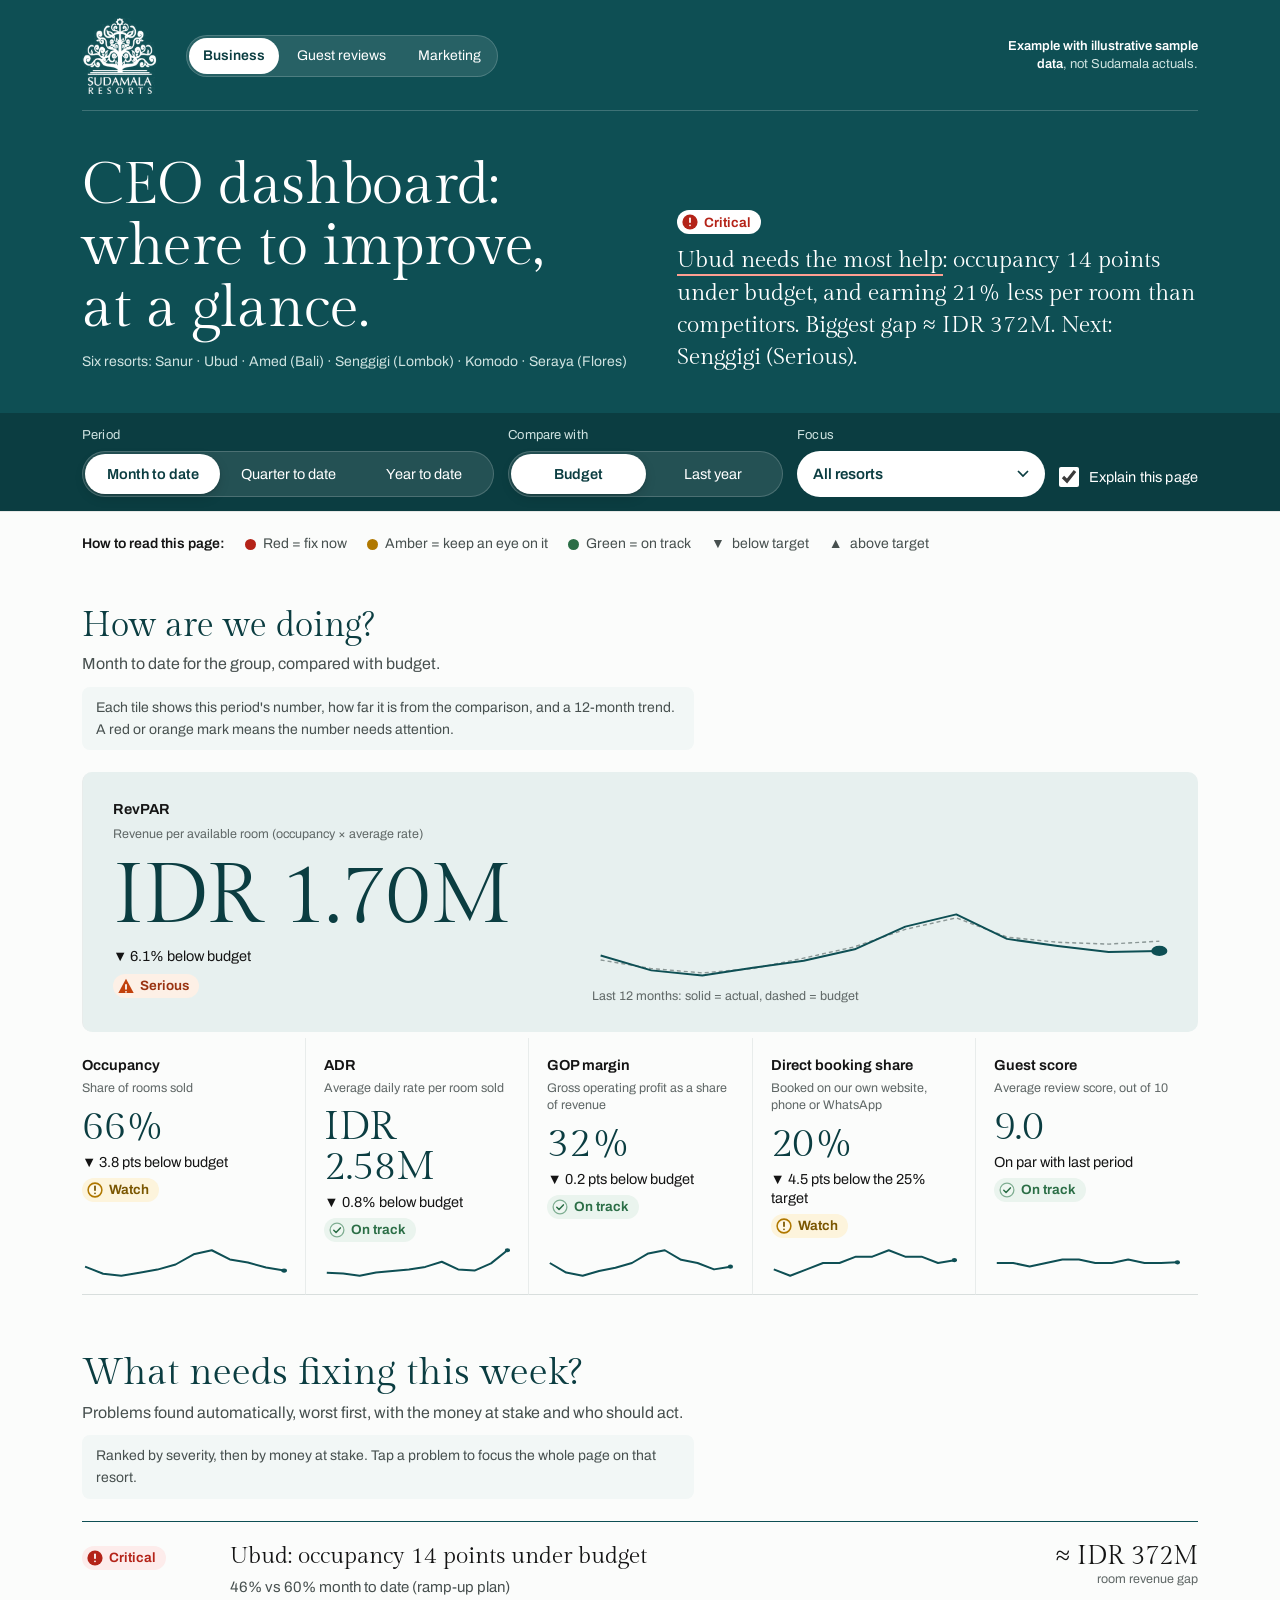
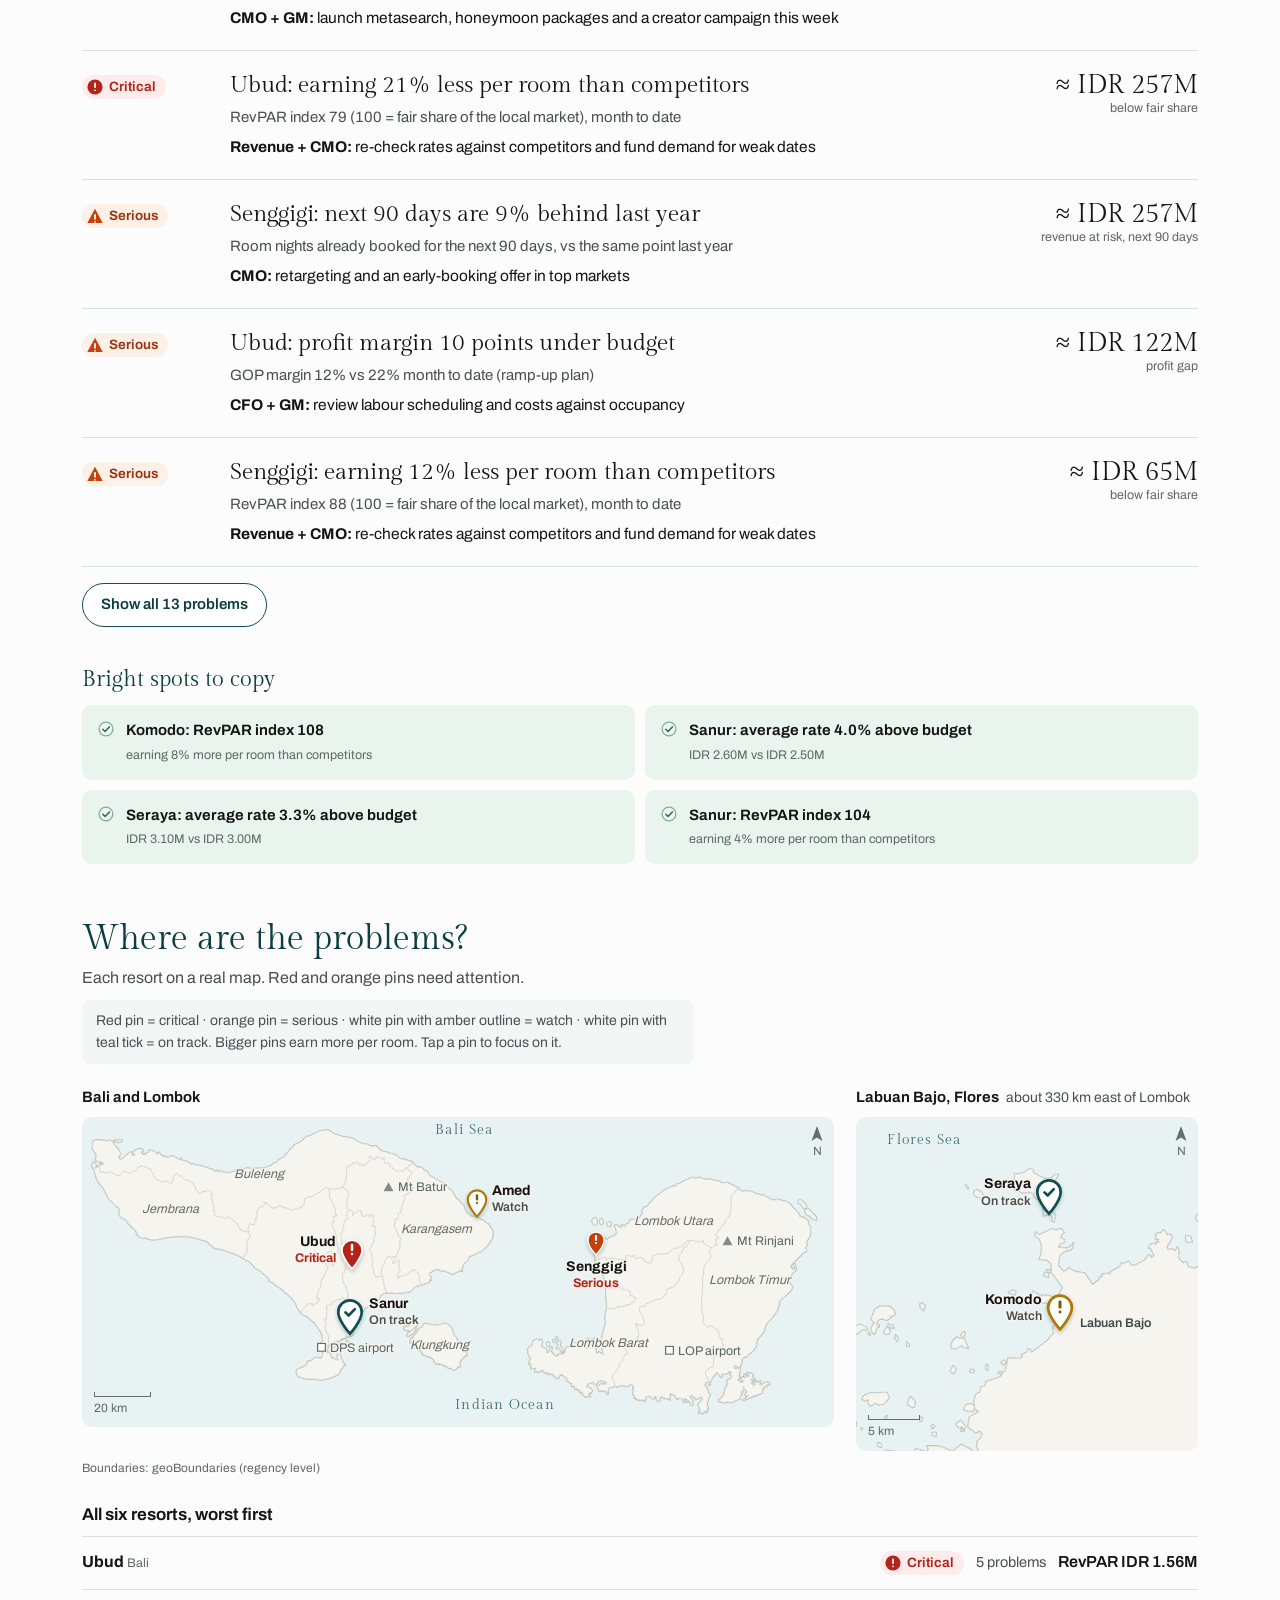
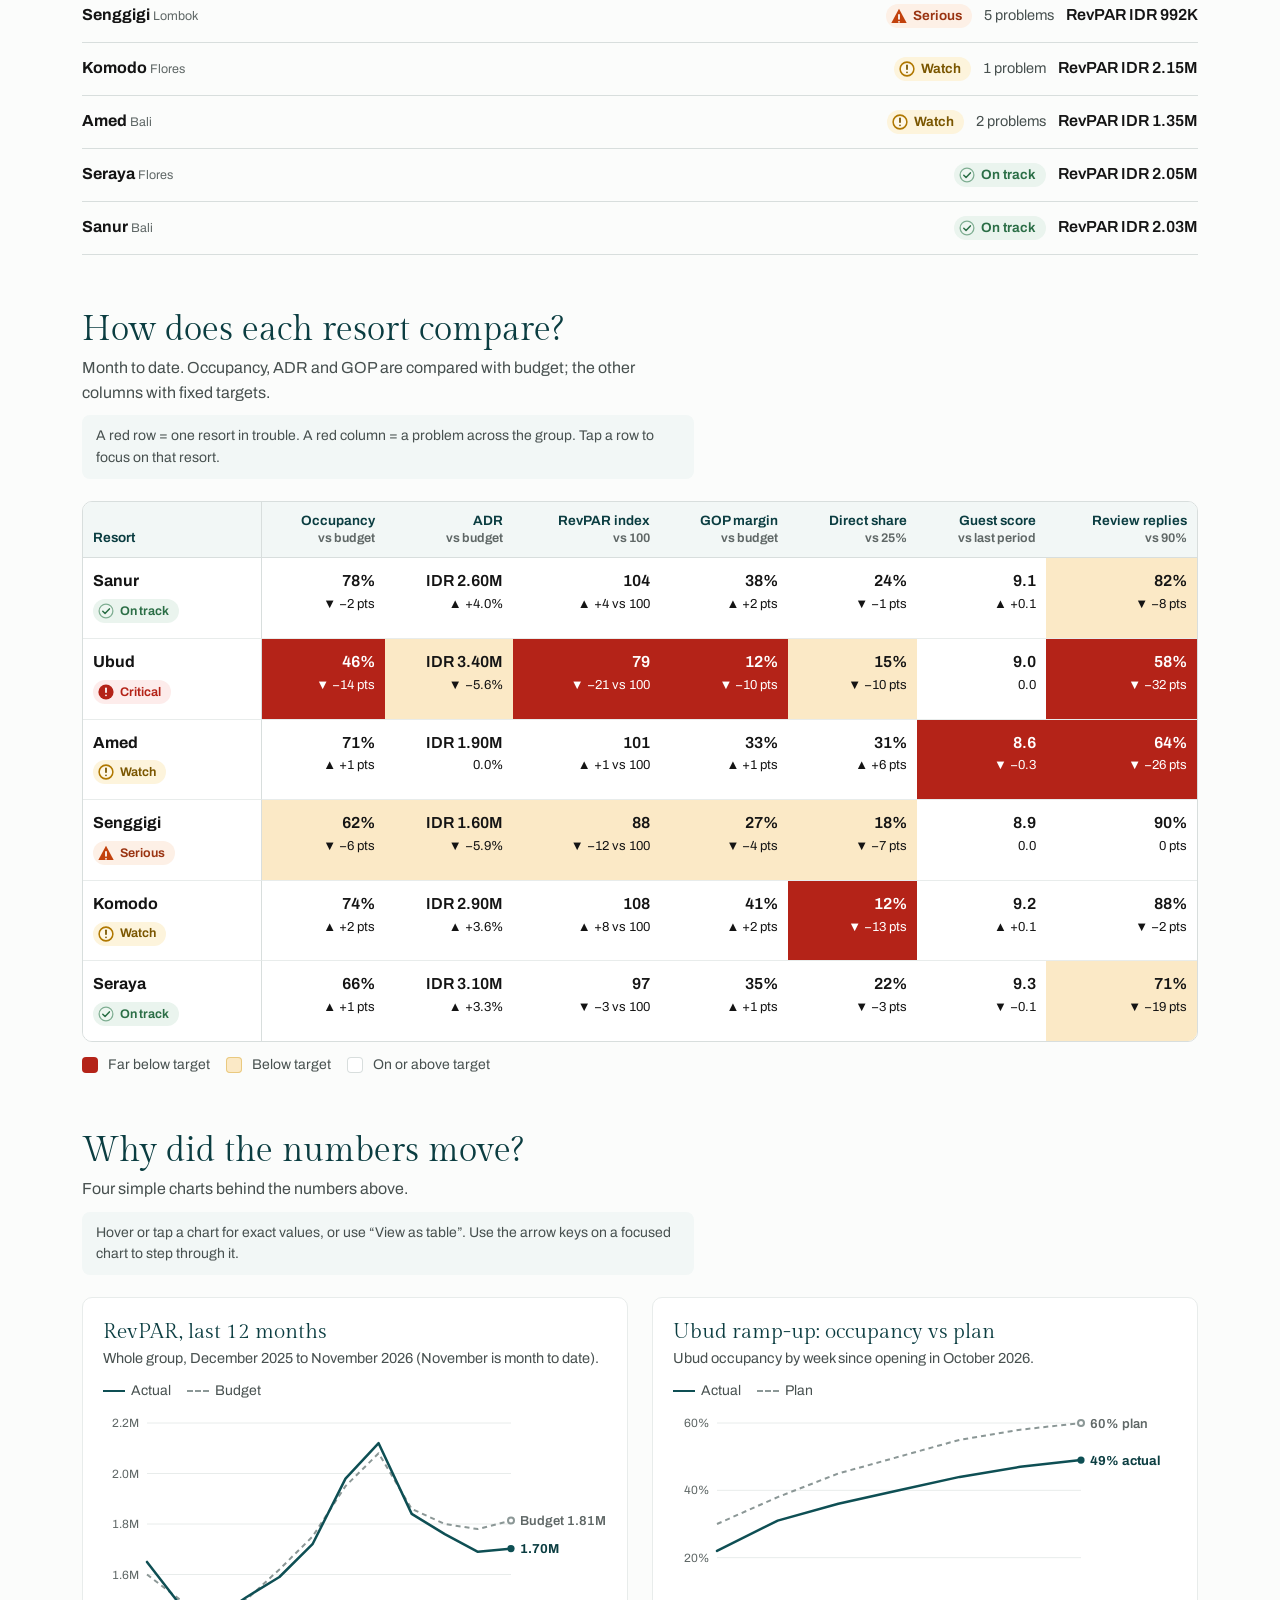
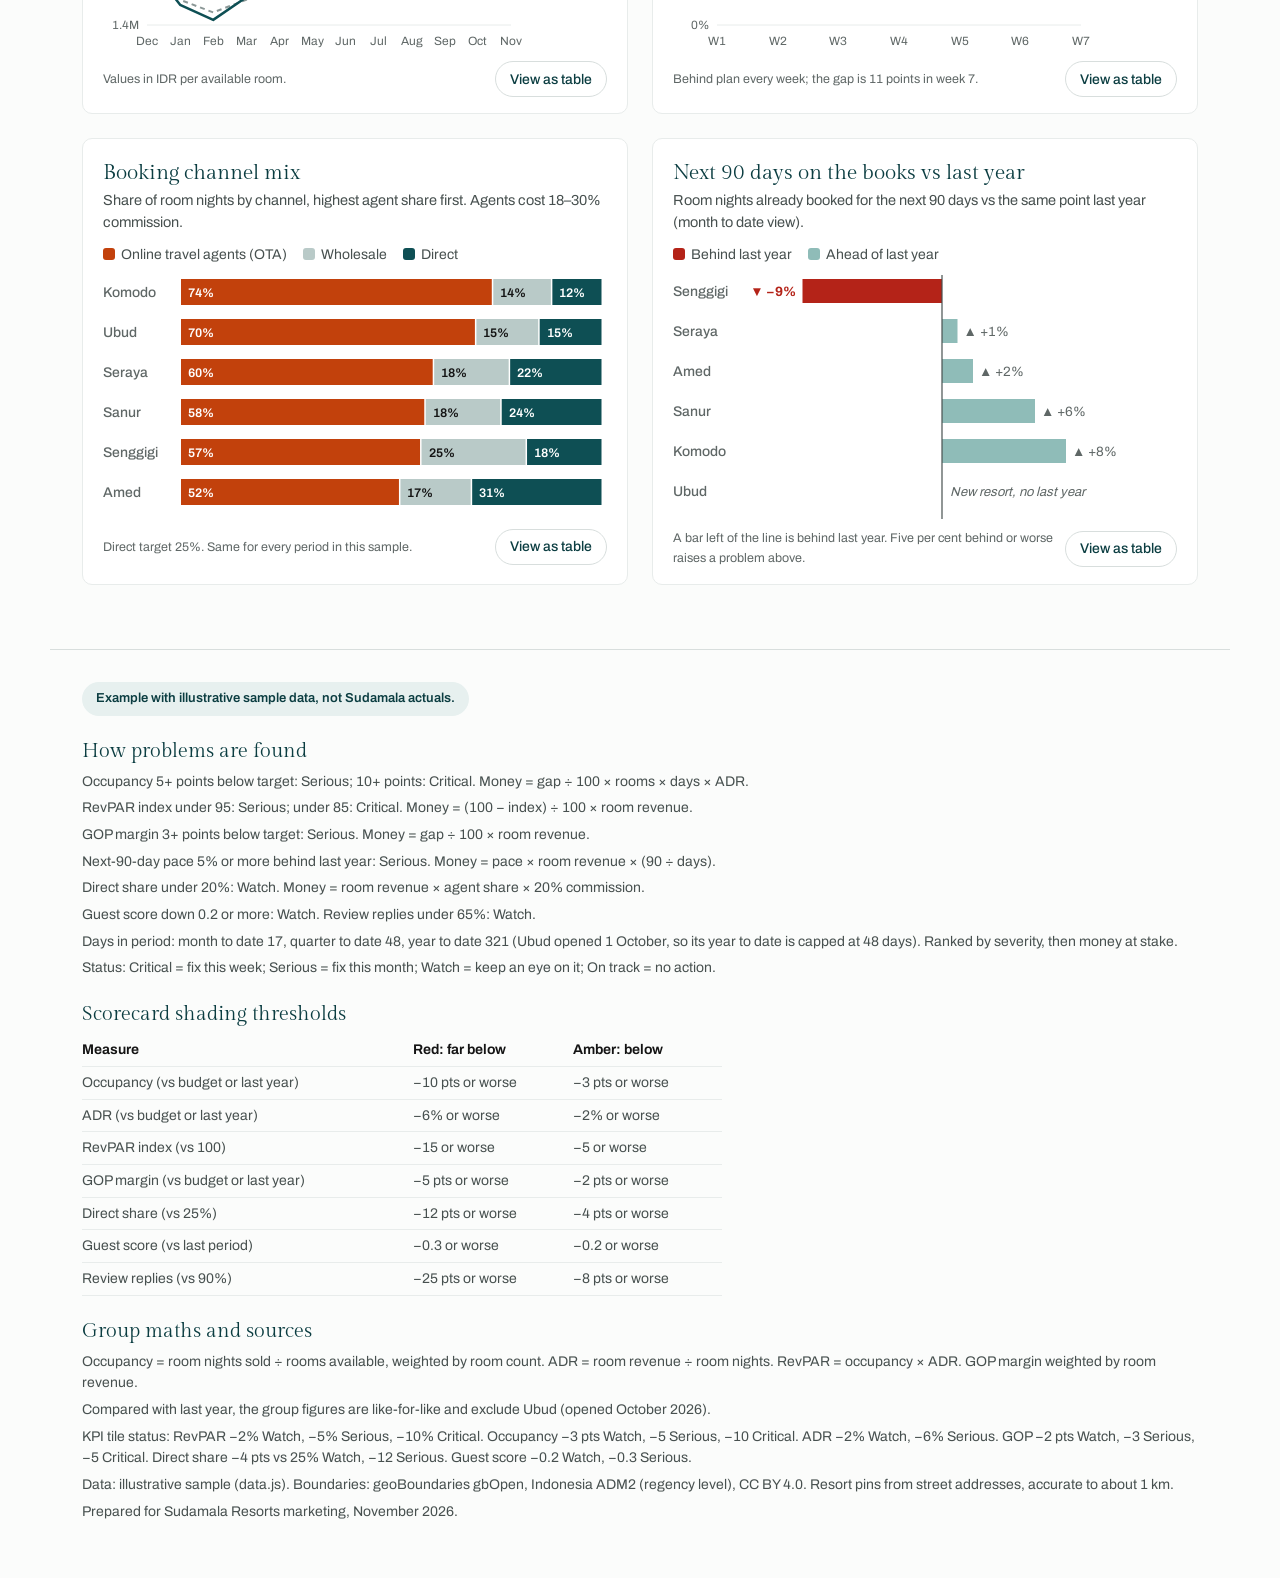
==== commit 866d4f7c: "Add marketing page with real public review and social data Scores, reply rates, topics, guest origin" ====
--- a/index.html
+++ b/index.html
@@ -23,6 +23,7 @@
       <nav class="views" aria-label="Dashboards">
         <a href="./" aria-current="page">Business</a>
         <a href="reviews/">Guest reviews</a>
+        <a href="marketing/">Marketing</a>
       </nav>
       <p class="sample-label" role="note"><strong>Example with illustrative sample data</strong>, not Sudamala actuals.</p>
     </div>
